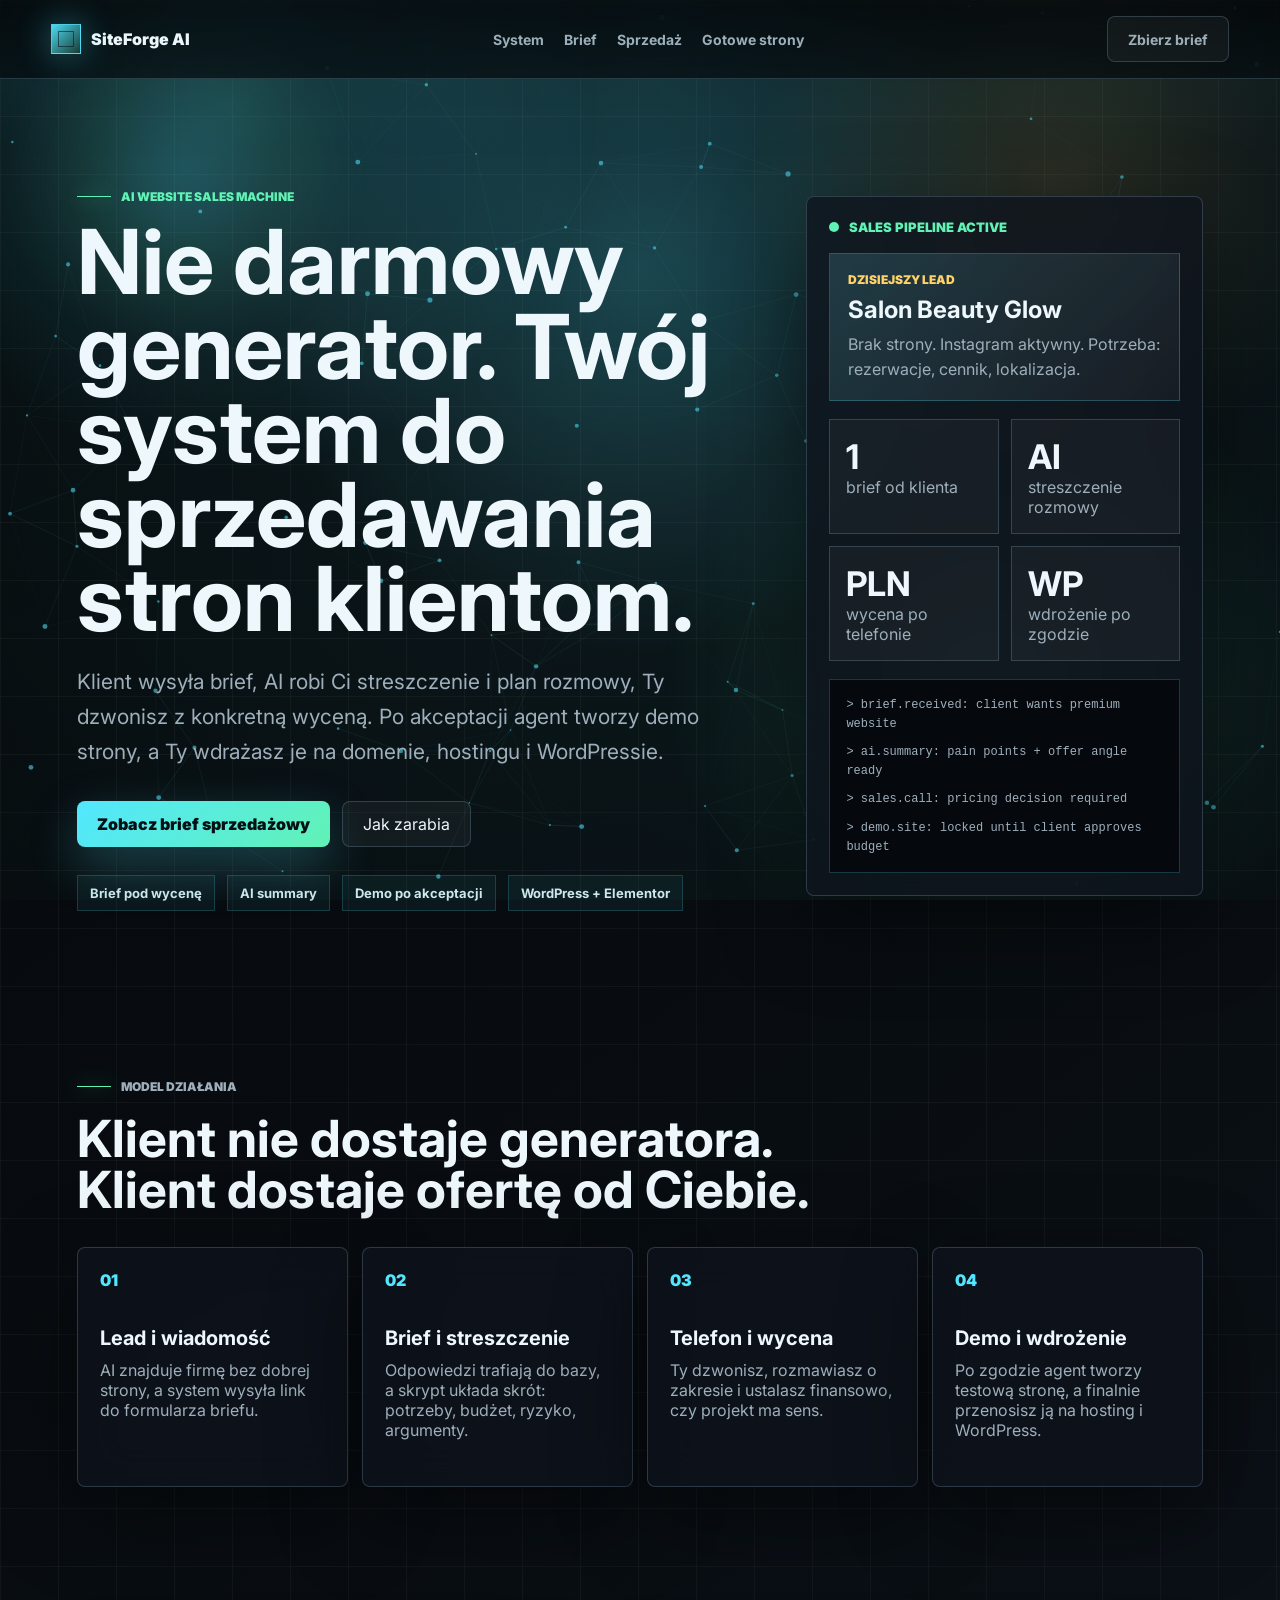
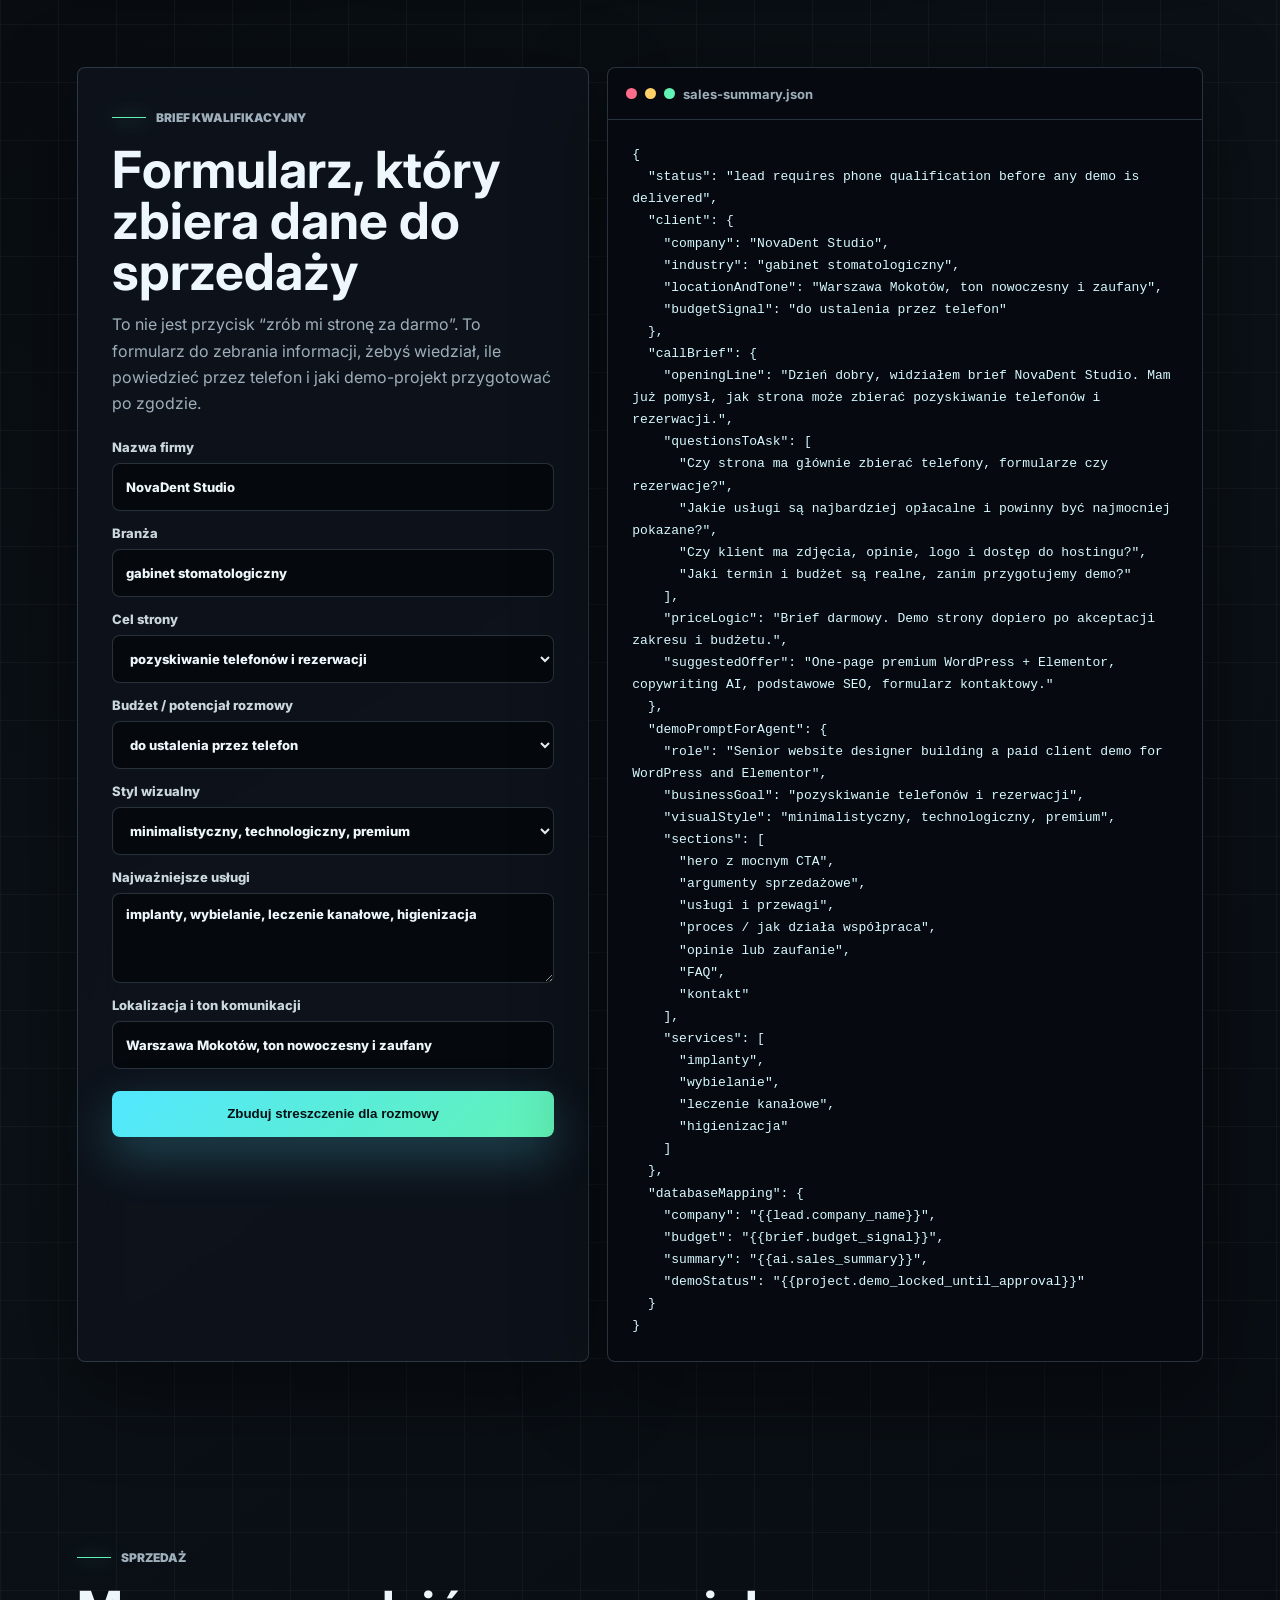
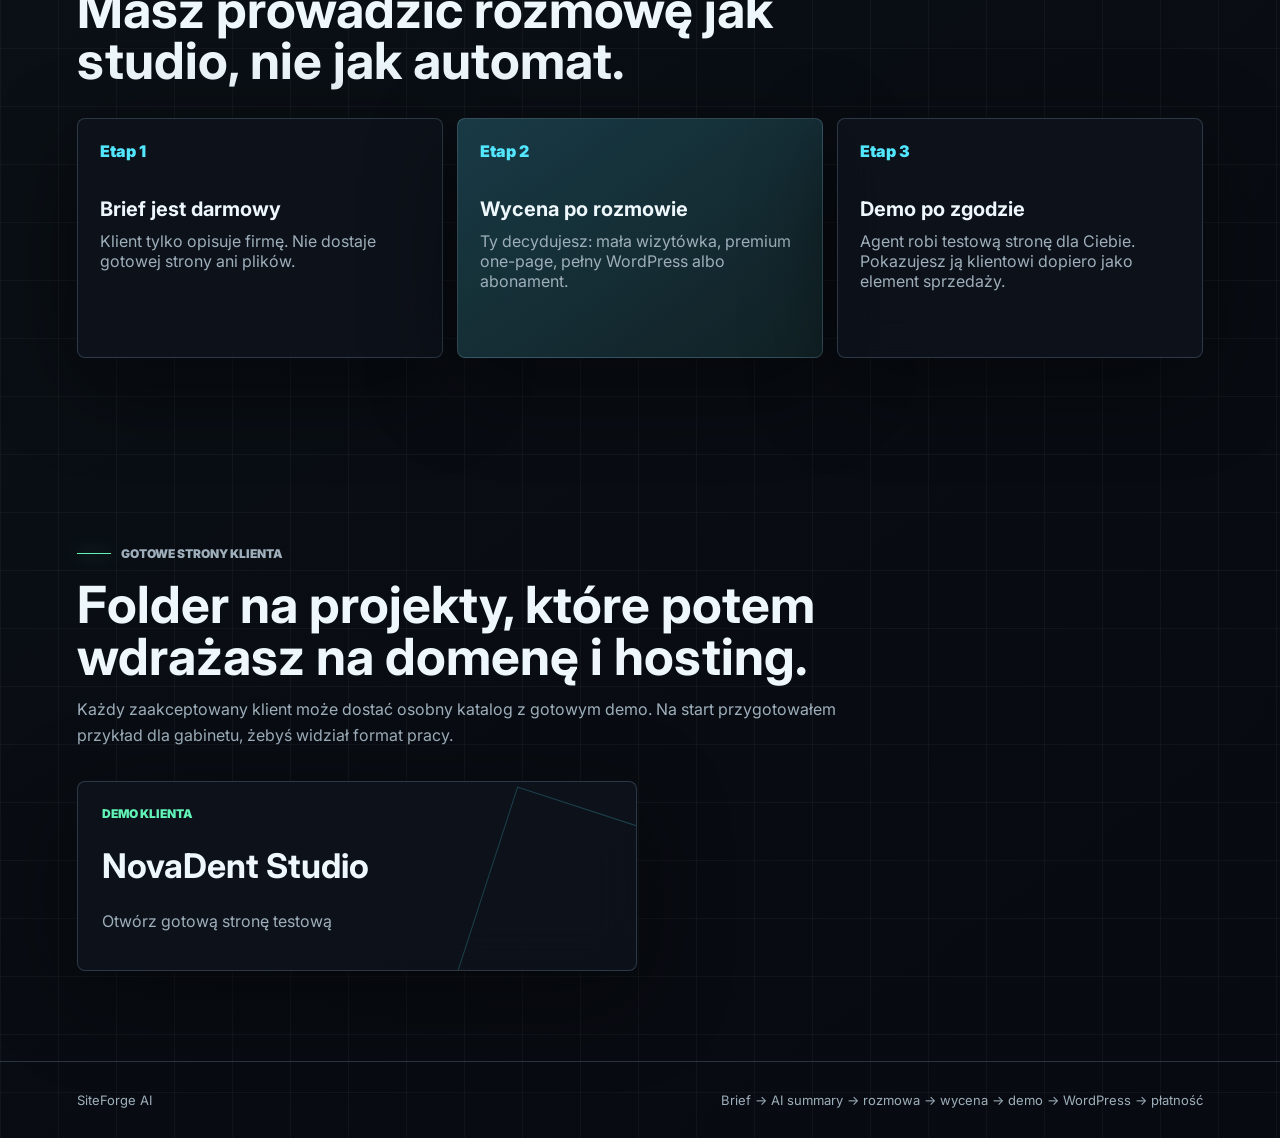
==== index.html @ 5ec73a79 "Add SiteForge AI website" ====
<!doctype html>
<html lang="pl">
  <head>
    <meta charset="utf-8" />
    <meta name="viewport" content="width=device-width, initial-scale=1" />
    <title>SiteForge AI - studio stron z AI</title>
    <meta
      name="description"
      content="Płatny system sprzedaży stron: brief klienta, streszczenie AI, rozmowa handlowa, demo strony i wdrożenie WordPress."
    />
    <link rel="preconnect" href="https://fonts.googleapis.com" />
    <link rel="preconnect" href="https://fonts.gstatic.com" crossorigin />
    <link
      href="https://fonts.googleapis.com/css2?family=Inter:wght@400;500;600;700;800;900&display=swap"
      rel="stylesheet"
    />
    <link rel="stylesheet" href="./styles.css" />
  </head>
  <body>
    <canvas id="network" aria-hidden="true"></canvas>
    <div class="cursor-glow" aria-hidden="true"></div>
    <div class="scanline" aria-hidden="true"></div>

    <header class="topbar">
      <a class="brand magnetic" href="#top" aria-label="SiteForge AI">
        <span class="brand-mark"></span>
        <span>SiteForge AI</span>
      </a>
      <nav class="nav" aria-label="Główna nawigacja">
        <a href="#system">System</a>
        <a href="#brief">Brief</a>
        <a href="#sales">Sprzedaż</a>
        <a href="#client-sites">Gotowe strony</a>
      </nav>
      <a class="ghost-button magnetic" href="#brief">Zbierz brief</a>
    </header>

    <main id="top">
      <section class="hero">
        <div class="hero-copy reveal">
          <p class="eyebrow">AI website sales machine</p>
          <h1>Nie darmowy generator. Twój system do sprzedawania stron klientom.</h1>
          <p class="lead">
            Klient wysyła brief, AI robi Ci streszczenie i plan rozmowy, Ty dzwonisz z konkretną
            wyceną. Po akceptacji agent tworzy demo strony, a Ty wdrażasz je na domenie, hostingu
            i WordPressie.
          </p>
          <div class="hero-actions">
            <a class="primary-button magnetic" href="#brief">Zobacz brief sprzedażowy</a>
            <a class="secondary-button magnetic" href="#sales">Jak zarabia</a>
          </div>
          <div class="trust-strip">
            <span>Brief pod wycenę</span>
            <span>AI summary</span>
            <span>Demo po akceptacji</span>
            <span>WordPress + Elementor</span>
          </div>
        </div>

        <aside class="signal-panel tilt-card reveal" aria-label="Panel sprzedażowy">
          <div class="status-row">
            <span class="pulse"></span>
            <span>Sales pipeline active</span>
          </div>
          <div class="deal-card">
            <span class="deal-label">Dzisiejszy lead</span>
            <strong>Salon Beauty Glow</strong>
            <p>Brak strony. Instagram aktywny. Potrzeba: rezerwacje, cennik, lokalizacja.</p>
          </div>
          <div class="metric-grid">
            <div>
              <strong>1</strong>
              <span>brief od klienta</span>
            </div>
            <div>
              <strong>AI</strong>
              <span>streszczenie rozmowy</span>
            </div>
            <div>
              <strong>PLN</strong>
              <span>wycena po telefonie</span>
            </div>
            <div>
              <strong>WP</strong>
              <span>wdrożenie po zgodzie</span>
            </div>
          </div>
          <div class="terminal">
            <span>> brief.received: client wants premium website</span>
            <span>> ai.summary: pain points + offer angle ready</span>
            <span>> sales.call: pricing decision required</span>
            <span>> demo.site: locked until client approves budget</span>
          </div>
        </aside>
      </section>

      <section id="system" class="band reveal">
        <div class="section-heading">
          <p class="eyebrow">Model działania</p>
          <h2>Klient nie dostaje generatora. Klient dostaje ofertę od Ciebie.</h2>
        </div>
        <div class="workflow">
          <article class="tilt-card">
            <span>01</span>
            <h3>Lead i wiadomość</h3>
            <p>AI znajduje firmę bez dobrej strony, a system wysyła link do formularza briefu.</p>
          </article>
          <article class="tilt-card">
            <span>02</span>
            <h3>Brief i streszczenie</h3>
            <p>Odpowiedzi trafiają do bazy, a skrypt układa skrót: potrzeby, budżet, ryzyko, argumenty.</p>
          </article>
          <article class="tilt-card">
            <span>03</span>
            <h3>Telefon i wycena</h3>
            <p>Ty dzwonisz, rozmawiasz o zakresie i ustalasz finansowo, czy projekt ma sens.</p>
          </article>
          <article class="tilt-card">
            <span>04</span>
            <h3>Demo i wdrożenie</h3>
            <p>Po zgodzie agent tworzy testową stronę, a finalnie przenosisz ją na hosting i WordPress.</p>
          </article>
        </div>
      </section>

      <section id="brief" class="generator-layout">
        <div class="form-panel reveal">
          <div class="section-heading compact">
            <p class="eyebrow">Brief kwalifikacyjny</p>
            <h2>Formularz, który zbiera dane do sprzedaży</h2>
            <p>
              To nie jest przycisk “zrób mi stronę za darmo”. To formularz do zebrania informacji,
              żebyś wiedział, ile powiedzieć przez telefon i jaki demo-projekt przygotować po zgodzie.
            </p>
          </div>
          <form id="briefForm">
            <label>
              Nazwa firmy
              <input name="company" placeholder="np. NovaDent Studio" value="NovaDent Studio" />
            </label>
            <label>
              Branża
              <input name="industry" placeholder="np. stomatologia, beauty, budowlanka" value="gabinet stomatologiczny" />
            </label>
            <label>
              Cel strony
              <select name="goal">
                <option>pozyskiwanie telefonów i rezerwacji</option>
                <option>sprzedaż usług premium</option>
                <option>budowa zaufania do marki</option>
                <option>więcej klientów lokalnych</option>
              </select>
            </label>
            <label>
              Budżet / potencjał rozmowy
              <select name="budget">
                <option>do ustalenia przez telefon</option>
                <option>1500-3000 PLN</option>
                <option>3000-6000 PLN</option>
                <option>6000+ PLN</option>
              </select>
            </label>
            <label>
              Styl wizualny
              <select name="style">
                <option>minimalistyczny, technologiczny, premium</option>
                <option>elegancki, spokojny, ekspercki</option>
                <option>dynamiczny, odważny, sprzedażowy</option>
                <option>lokalny, przyjazny, zaufany</option>
              </select>
            </label>
            <label>
              Najważniejsze usługi
              <textarea name="services" rows="4">implanty, wybielanie, leczenie kanałowe, higienizacja</textarea>
            </label>
            <label>
              Lokalizacja i ton komunikacji
              <input name="tone" value="Warszawa Mokotów, ton nowoczesny i zaufany" />
            </label>
            <button class="primary-button submit magnetic" type="submit">Zbuduj streszczenie dla rozmowy</button>
          </form>
        </div>

        <div id="demo" class="preview-panel reveal">
          <div class="preview-header">
            <span class="dot red"></span>
            <span class="dot yellow"></span>
            <span class="dot green"></span>
            <strong>sales-summary.json</strong>
          </div>
          <pre id="promptPreview"></pre>
        </div>
      </section>

      <section id="sales" class="sales-band reveal">
        <div class="section-heading">
          <p class="eyebrow">Sprzedaż</p>
          <h2>Masz prowadzić rozmowę jak studio, nie jak automat.</h2>
        </div>
        <div class="sales-grid">
          <article class="money-card tilt-card">
            <span>Etap 1</span>
            <h3>Brief jest darmowy</h3>
            <p>Klient tylko opisuje firmę. Nie dostaje gotowej strony ani plików.</p>
          </article>
          <article class="money-card tilt-card featured">
            <span>Etap 2</span>
            <h3>Wycena po rozmowie</h3>
            <p>Ty decydujesz: mała wizytówka, premium one-page, pełny WordPress albo abonament.</p>
          </article>
          <article class="money-card tilt-card">
            <span>Etap 3</span>
            <h3>Demo po zgodzie</h3>
            <p>Agent robi testową stronę dla Ciebie. Pokazujesz ją klientowi dopiero jako element sprzedaży.</p>
          </article>
        </div>
      </section>

      <section id="client-sites" class="client-sites reveal">
        <div class="section-heading">
          <p class="eyebrow">Gotowe strony klienta</p>
          <h2>Folder na projekty, które potem wdrażasz na domenę i hosting.</h2>
          <p>
            Każdy zaakceptowany klient może dostać osobny katalog z gotowym demo. Na start przygotowałem
            przykład dla gabinetu, żebyś widział format pracy.
          </p>
        </div>
        <a class="client-preview magnetic" href="./gotowe-strony-klientow/novadent-studio/index.html">
          <span>Demo klienta</span>
          <strong>NovaDent Studio</strong>
          <em>Otwórz gotową stronę testową</em>
        </a>
      </section>
    </main>

    <footer>
      <span>SiteForge AI</span>
      <span>Brief -> AI summary -> rozmowa -> wycena -> demo -> WordPress -> płatność</span>
    </footer>

    <script src="./script.js"></script>
  </body>
</html>
---- styles.css ----
:root {
  --bg: #05070b;
  --panel: rgba(15, 20, 29, 0.78);
  --panel-strong: rgba(11, 16, 25, 0.94);
  --line: rgba(151, 184, 209, 0.24);
  --line-hot: rgba(82, 231, 255, 0.62);
  --text: #eef7fb;
  --muted: #9eafbb;
  --cyan: #52e7ff;
  --mint: #61f2b5;
  --amber: #ffd166;
  --rose: #ff6b8a;
  --ink: #041014;
  --shadow: 0 26px 90px rgba(0, 0, 0, 0.48);
  --mx: 50vw;
  --my: 30vh;
}

* {
  box-sizing: border-box;
}

html {
  scroll-behavior: smooth;
}

body {
  margin: 0;
  min-height: 100vh;
  color: var(--text);
  background:
    linear-gradient(90deg, rgba(255, 255, 255, 0.035) 1px, transparent 1px),
    linear-gradient(rgba(255, 255, 255, 0.035) 1px, transparent 1px),
    radial-gradient(circle at var(--mx) var(--my), rgba(82, 231, 255, 0.22), transparent 24rem),
    linear-gradient(145deg, #05070a 0%, #0b1117 52%, #070a10 100%);
  background-size: 58px 58px, 58px 58px, auto, auto;
  font-family: Inter, system-ui, -apple-system, BlinkMacSystemFont, "Segoe UI", sans-serif;
  letter-spacing: 0;
  overflow-x: hidden;
}

body::before {
  content: "";
  position: fixed;
  inset: 0;
  z-index: -3;
  background:
    radial-gradient(circle at 18% 12%, rgba(82, 231, 255, 0.2), transparent 28%),
    radial-gradient(circle at 82% 20%, rgba(255, 209, 102, 0.13), transparent 24%),
    radial-gradient(circle at 78% 76%, rgba(97, 242, 181, 0.14), transparent 28%);
}

#network {
  position: fixed;
  inset: 0;
  z-index: -2;
  opacity: 0.72;
}

.cursor-glow {
  position: fixed;
  top: 0;
  left: 0;
  z-index: -1;
  width: 360px;
  height: 360px;
  pointer-events: none;
  border-radius: 50%;
  background: radial-gradient(circle, rgba(82, 231, 255, 0.2), rgba(97, 242, 181, 0.07) 38%, transparent 68%);
  filter: blur(18px);
  transition: transform 120ms ease-out;
}

.scanline {
  position: fixed;
  inset: 0;
  z-index: 20;
  pointer-events: none;
  background: linear-gradient(to bottom, transparent, rgba(82, 231, 255, 0.06), transparent);
  height: 160px;
  animation: scan 7s linear infinite;
  opacity: 0.45;
}

a {
  color: inherit;
  text-decoration: none;
}

.topbar {
  position: sticky;
  top: 0;
  z-index: 12;
  display: flex;
  align-items: center;
  justify-content: space-between;
  gap: 24px;
  padding: 16px clamp(20px, 4vw, 64px);
  border-bottom: 1px solid var(--line);
  background: rgba(5, 7, 11, 0.72);
  backdrop-filter: blur(20px);
}

.brand,
.nav {
  display: flex;
  align-items: center;
}

.brand {
  gap: 10px;
  font-weight: 900;
  transition: transform 180ms ease;
}

.brand-mark {
  position: relative;
  width: 30px;
  height: 30px;
  border: 1px solid rgba(82, 231, 255, 0.82);
  background: linear-gradient(135deg, rgba(82, 231, 255, 0.95), rgba(97, 242, 181, 0.18));
  box-shadow: 0 0 34px rgba(82, 231, 255, 0.42);
}

.brand-mark::after {
  content: "";
  position: absolute;
  inset: 6px;
  border: 1px solid rgba(4, 16, 20, 0.55);
}

.nav {
  gap: 20px;
}

.nav a,
.ghost-button {
  color: var(--muted);
  font-size: 14px;
  font-weight: 700;
}

.nav a {
  position: relative;
  padding: 10px 0;
}

.nav a::after {
  content: "";
  position: absolute;
  left: 0;
  right: 0;
  bottom: 4px;
  height: 1px;
  background: linear-gradient(90deg, transparent, var(--cyan), transparent);
  transform: scaleX(0);
  transition: transform 180ms ease;
}

.nav a:hover::after {
  transform: scaleX(1);
}

.ghost-button,
.secondary-button,
.primary-button {
  position: relative;
  display: inline-flex;
  align-items: center;
  justify-content: center;
  min-height: 46px;
  padding: 0 20px;
  overflow: hidden;
  border-radius: 8px;
  border: 1px solid var(--line);
  transition: transform 180ms ease, border-color 180ms ease, box-shadow 180ms ease;
}

.primary-button {
  color: var(--ink);
  background: linear-gradient(135deg, var(--cyan), var(--mint));
  border: 0;
  font-weight: 900;
  box-shadow: 0 18px 48px rgba(82, 231, 255, 0.25);
}

.primary-button::after,
.secondary-button::after,
.ghost-button::after {
  content: "";
  position: absolute;
  inset: 0;
  background: linear-gradient(115deg, transparent 15%, rgba(255, 255, 255, 0.55), transparent 38%);
  transform: translateX(-120%);
}

.primary-button:hover::after,
.secondary-button:hover::after,
.ghost-button:hover::after {
  animation: shine 850ms ease;
}

.secondary-button,
.ghost-button {
  background: rgba(255, 255, 255, 0.045);
}

.hero {
  display: grid;
  grid-template-columns: minmax(0, 1.04fr) minmax(320px, 0.62fr);
  align-items: center;
  gap: clamp(28px, 5vw, 72px);
  min-height: calc(100vh - 78px);
  padding: clamp(54px, 8vw, 112px) clamp(20px, 6vw, 86px) 70px;
}

.hero-copy {
  max-width: 920px;
}

.eyebrow {
  display: inline-flex;
  align-items: center;
  gap: 10px;
  margin: 0 0 16px;
  color: var(--mint);
  font-size: 12px;
  font-weight: 900;
  letter-spacing: 0;
  text-transform: uppercase;
}

.eyebrow::before {
  content: "";
  width: 34px;
  height: 1px;
  background: var(--mint);
  box-shadow: 0 0 18px rgba(97, 242, 181, 0.8);
}

h1,
h2,
h3,
p {
  margin-top: 0;
}

h1 {
  max-width: 980px;
  margin-bottom: 24px;
  font-size: clamp(46px, 7vw, 104px);
  line-height: 0.94;
  letter-spacing: 0;
}

h2 {
  margin-bottom: 14px;
  font-size: clamp(30px, 4vw, 56px);
  line-height: 1;
  letter-spacing: 0;
}

h3 {
  margin-bottom: 10px;
  font-size: 20px;
}

.lead,
.section-heading p,
.form-panel p {
  color: var(--muted);
  line-height: 1.65;
}

.lead {
  max-width: 760px;
  font-size: clamp(17px, 2vw, 21px);
}

.hero-actions,
.trust-strip {
  display: flex;
  flex-wrap: wrap;
  gap: 12px;
}

.hero-actions {
  margin-top: 32px;
}

.trust-strip {
  margin-top: 28px;
}

.trust-strip span {
  padding: 9px 12px;
  color: #cde7ee;
  border: 1px solid rgba(82, 231, 255, 0.18);
  background: rgba(82, 231, 255, 0.055);
  font-size: 13px;
  font-weight: 700;
}

.signal-panel,
.form-panel,
.preview-panel,
.workflow article,
.money-card,
.client-preview {
  position: relative;
  border: 1px solid var(--line);
  background: var(--panel);
  box-shadow: var(--shadow);
  backdrop-filter: blur(22px);
}

.signal-panel::before,
.form-panel::before,
.preview-panel::before,
.workflow article::before,
.money-card::before,
.client-preview::before {
  content: "";
  position: absolute;
  inset: -1px;
  z-index: -1;
  border-radius: inherit;
  background: radial-gradient(circle at var(--mx) var(--my), rgba(82, 231, 255, 0.42), transparent 18rem);
  opacity: 0;
  transition: opacity 220ms ease;
}

.signal-panel:hover::before,
.form-panel:hover::before,
.preview-panel:hover::before,
.workflow article:hover::before,
.money-card:hover::before,
.client-preview:hover::before {
  opacity: 1;
}

.signal-panel {
  padding: 22px;
  border-radius: 8px;
  transition: transform 180ms ease;
}

.status-row {
  display: flex;
  align-items: center;
  gap: 10px;
  color: var(--mint);
  font-size: 13px;
  font-weight: 900;
  text-transform: uppercase;
}

.pulse {
  width: 10px;
  height: 10px;
  border-radius: 50%;
  background: var(--mint);
  box-shadow: 0 0 0 0 rgba(97, 242, 181, 0.75);
  animation: pulse 1.8s infinite;
}

.deal-card {
  margin-top: 18px;
  padding: 18px;
  border: 1px solid rgba(82, 231, 255, 0.22);
  background:
    linear-gradient(135deg, rgba(82, 231, 255, 0.13), transparent),
    rgba(255, 255, 255, 0.035);
}

.deal-label {
  display: block;
  margin-bottom: 8px;
  color: var(--amber);
  font-size: 12px;
  font-weight: 900;
  text-transform: uppercase;
}

.deal-card strong {
  display: block;
  margin-bottom: 8px;
  font-size: 24px;
}

.deal-card p {
  margin-bottom: 0;
  color: var(--muted);
  line-height: 1.55;
}

.metric-grid {
  display: grid;
  grid-template-columns: repeat(2, minmax(0, 1fr));
  gap: 12px;
  margin: 18px 0;
}

.metric-grid div {
  min-height: 108px;
  padding: 16px;
  border: 1px solid var(--line);
  background: rgba(255, 255, 255, 0.035);
}

.metric-grid strong {
  display: block;
  font-size: 34px;
}

.metric-grid span,
.terminal span,
.workflow p,
.money-card p,
footer {
  color: var(--muted);
}

.terminal {
  display: grid;
  gap: 10px;
  padding: 16px;
  border: 1px solid rgba(82, 231, 255, 0.22);
  background: #05080d;
  font-family: "Cascadia Code", Consolas, monospace;
  font-size: 12px;
  line-height: 1.55;
}

.band,
.generator-layout,
.sales-band,
.client-sites {
  padding: 90px clamp(20px, 6vw, 86px);
}

.section-heading {
  max-width: 820px;
  margin-bottom: 32px;
}

.section-heading.compact {
  margin-bottom: 22px;
}

.workflow {
  display: grid;
  grid-template-columns: repeat(4, minmax(0, 1fr));
  gap: 14px;
}

.workflow article,
.money-card {
  min-height: 240px;
  padding: 22px;
  border-radius: 8px;
  transition: transform 180ms ease, border-color 180ms ease;
}

.workflow article:hover,
.money-card:hover {
  border-color: var(--line-hot);
}

.workflow article span,
.money-card span {
  display: inline-flex;
  margin-bottom: 36px;
  color: var(--cyan);
  font-weight: 900;
}

.generator-layout {
  display: grid;
  grid-template-columns: minmax(320px, 0.86fr) minmax(360px, 1fr);
  gap: 18px;
  align-items: stretch;
}

.form-panel,
.preview-panel {
  border-radius: 8px;
}

.form-panel {
  padding: clamp(22px, 3vw, 34px);
}

form {
  display: grid;
  gap: 14px;
}

label {
  display: grid;
  gap: 8px;
  color: #cbd7df;
  font-size: 13px;
  font-weight: 800;
}

input,
select,
textarea {
  width: 100%;
  min-height: 48px;
  padding: 12px 13px;
  color: var(--text);
  border: 1px solid var(--line);
  border-radius: 8px;
  outline: 0;
  background: rgba(5, 8, 13, 0.84);
  font: inherit;
  transition: border-color 160ms ease, box-shadow 160ms ease, transform 160ms ease;
}

textarea {
  resize: vertical;
}

input:focus,
select:focus,
textarea:focus {
  border-color: rgba(82, 231, 255, 0.84);
  box-shadow: 0 0 0 3px rgba(82, 231, 255, 0.13), 0 0 32px rgba(82, 231, 255, 0.08);
  transform: translateY(-1px);
}

.submit {
  width: 100%;
  margin-top: 8px;
  cursor: pointer;
}

.preview-panel {
  min-height: 690px;
  overflow: hidden;
  background: #060910;
}

.preview-panel.flash {
  animation: panelFlash 650ms ease;
}

.preview-header {
  display: flex;
  align-items: center;
  gap: 8px;
  height: 52px;
  padding: 0 18px;
  border-bottom: 1px solid var(--line);
  color: var(--muted);
  font-size: 13px;
}

.dot {
  width: 11px;
  height: 11px;
  border-radius: 50%;
}

.red {
  background: var(--rose);
}

.yellow {
  background: var(--amber);
}

.green {
  background: var(--mint);
}

pre {
  margin: 0;
  min-height: calc(100% - 52px);
  padding: 24px;
  color: #d7f9ff;
  white-space: pre-wrap;
  word-break: break-word;
  font-family: "Cascadia Code", Consolas, monospace;
  font-size: 13px;
  line-height: 1.7;
}

.sales-grid {
  display: grid;
  grid-template-columns: repeat(3, minmax(0, 1fr));
  gap: 14px;
}

.money-card.featured {
  background:
    linear-gradient(145deg, rgba(82, 231, 255, 0.2), rgba(97, 242, 181, 0.08)),
    var(--panel-strong);
}

.client-preview {
  display: grid;
  gap: 10px;
  max-width: 560px;
  min-height: 190px;
  padding: 24px;
  border-radius: 8px;
  overflow: hidden;
  transition: transform 180ms ease, border-color 180ms ease;
}

.client-preview::after {
  content: "";
  position: absolute;
  right: -80px;
  bottom: -90px;
  width: 240px;
  height: 240px;
  border: 1px solid rgba(82, 231, 255, 0.22);
  transform: rotate(18deg);
}

.client-preview:hover {
  border-color: var(--line-hot);
  transform: translateY(-5px);
}

.client-preview span {
  color: var(--mint);
  font-size: 12px;
  font-weight: 900;
  text-transform: uppercase;
}

.client-preview strong {
  font-size: 34px;
}

.client-preview em {
  color: var(--muted);
  font-style: normal;
}

.reveal {
  opacity: 0;
  transform: translateY(26px);
  transition: opacity 700ms ease, transform 700ms ease;
}

.reveal.is-visible {
  opacity: 1;
  transform: translateY(0);
}

footer {
  display: flex;
  justify-content: space-between;
  gap: 18px;
  padding: 30px clamp(20px, 6vw, 86px);
  border-top: 1px solid var(--line);
  font-size: 13px;
}

@keyframes pulse {
  70% {
    box-shadow: 0 0 0 14px rgba(97, 242, 181, 0);
  }
  100% {
    box-shadow: 0 0 0 0 rgba(97, 242, 181, 0);
  }
}

@keyframes shine {
  to {
    transform: translateX(120%);
  }
}

@keyframes scan {
  0% {
    transform: translateY(-180px);
  }
  100% {
    transform: translateY(110vh);
  }
}

@keyframes panelFlash {
  0%,
  100% {
    box-shadow: var(--shadow);
  }
  40% {
    box-shadow: 0 0 0 1px rgba(82, 231, 255, 0.9), 0 0 70px rgba(82, 231, 255, 0.28);
  }
}

@media (max-width: 1080px) {
  .workflow {
    grid-template-columns: repeat(2, minmax(0, 1fr));
  }

  .sales-grid {
    grid-template-columns: 1fr;
  }
}

@media (max-width: 980px) {
  .nav {
    display: none;
  }

  .hero,
  .generator-layout {
    grid-template-columns: 1fr;
  }

  .hero {
    min-height: auto;
  }
}

@media (max-width: 620px) {
  .topbar {
    align-items: flex-start;
  }

  .ghost-button {
    display: none;
  }

  h1 {
    font-size: 43px;
  }

  .metric-grid,
  .workflow {
    grid-template-columns: 1fr;
  }

  .generator-layout,
  .band,
  .sales-band,
  .client-sites {
    padding-block: 58px;
  }

  .preview-panel {
    min-height: 560px;
  }

  footer {
    flex-direction: column;
  }
}
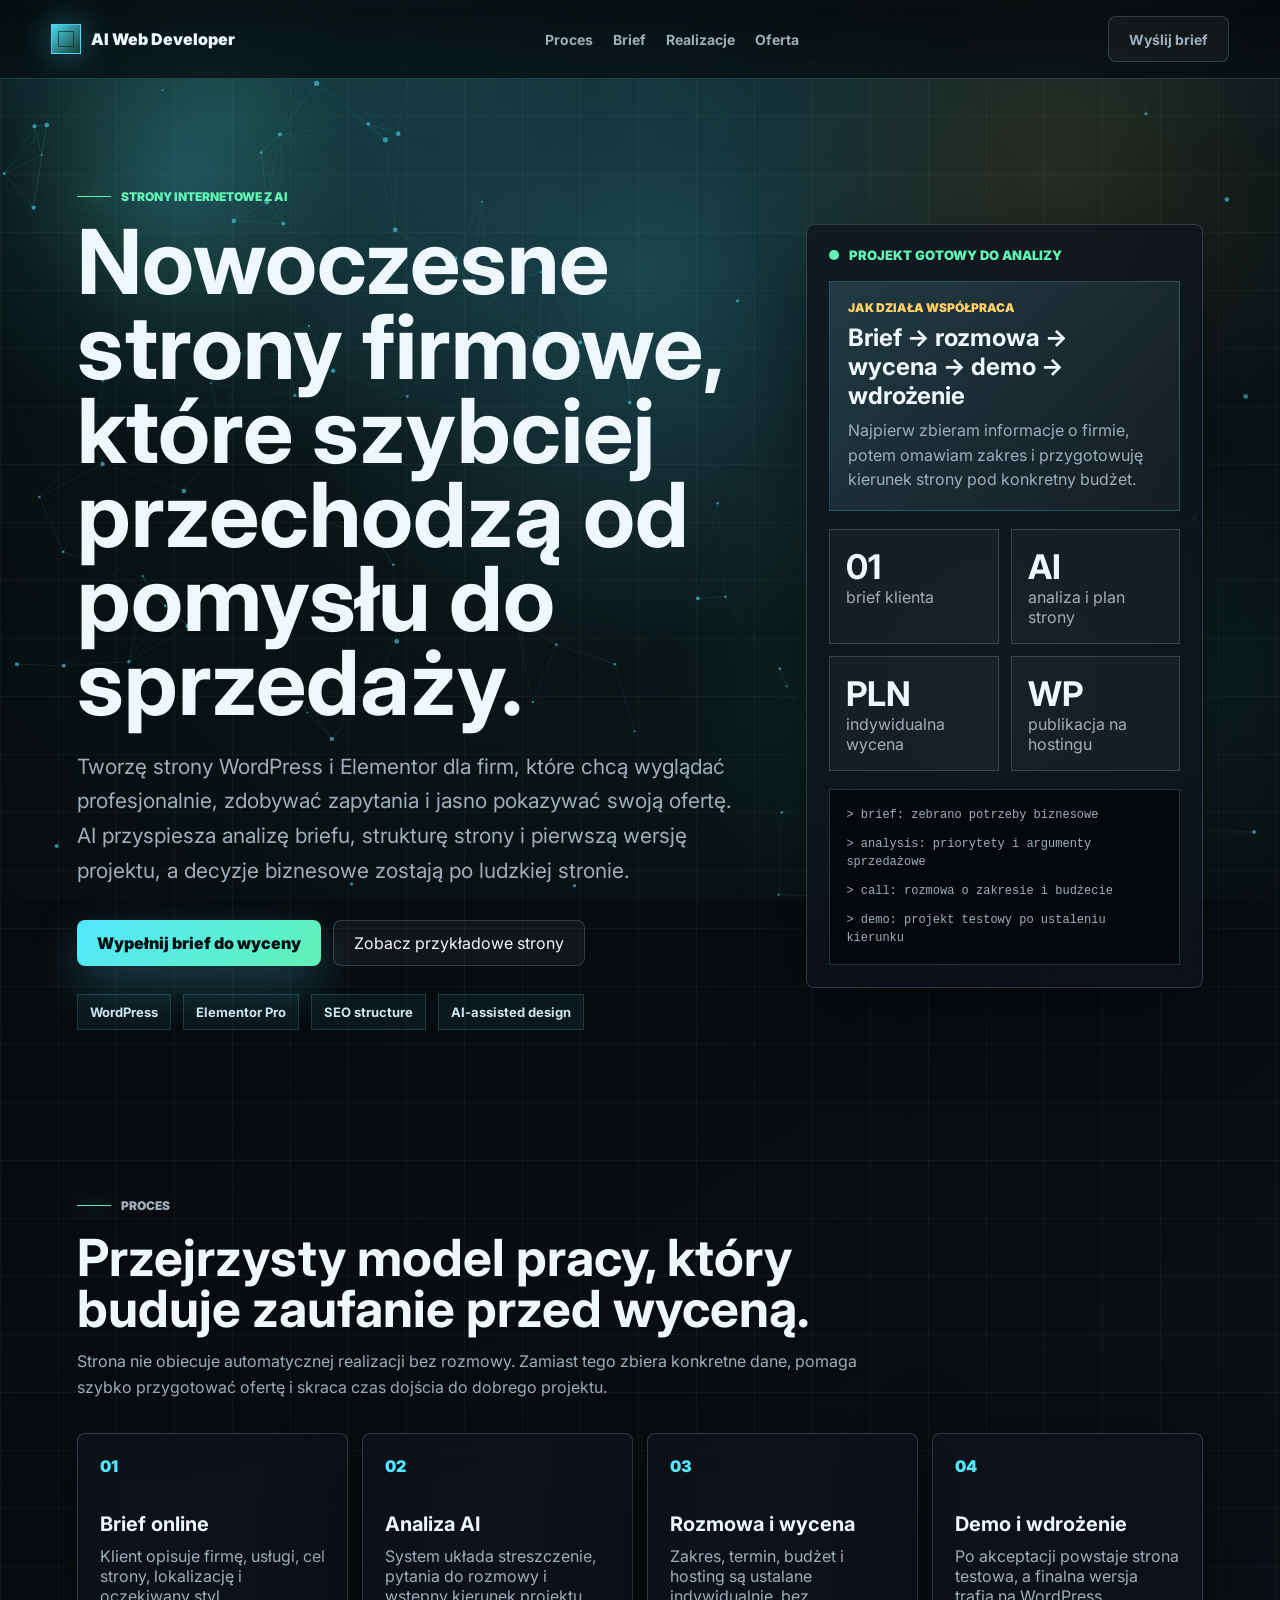
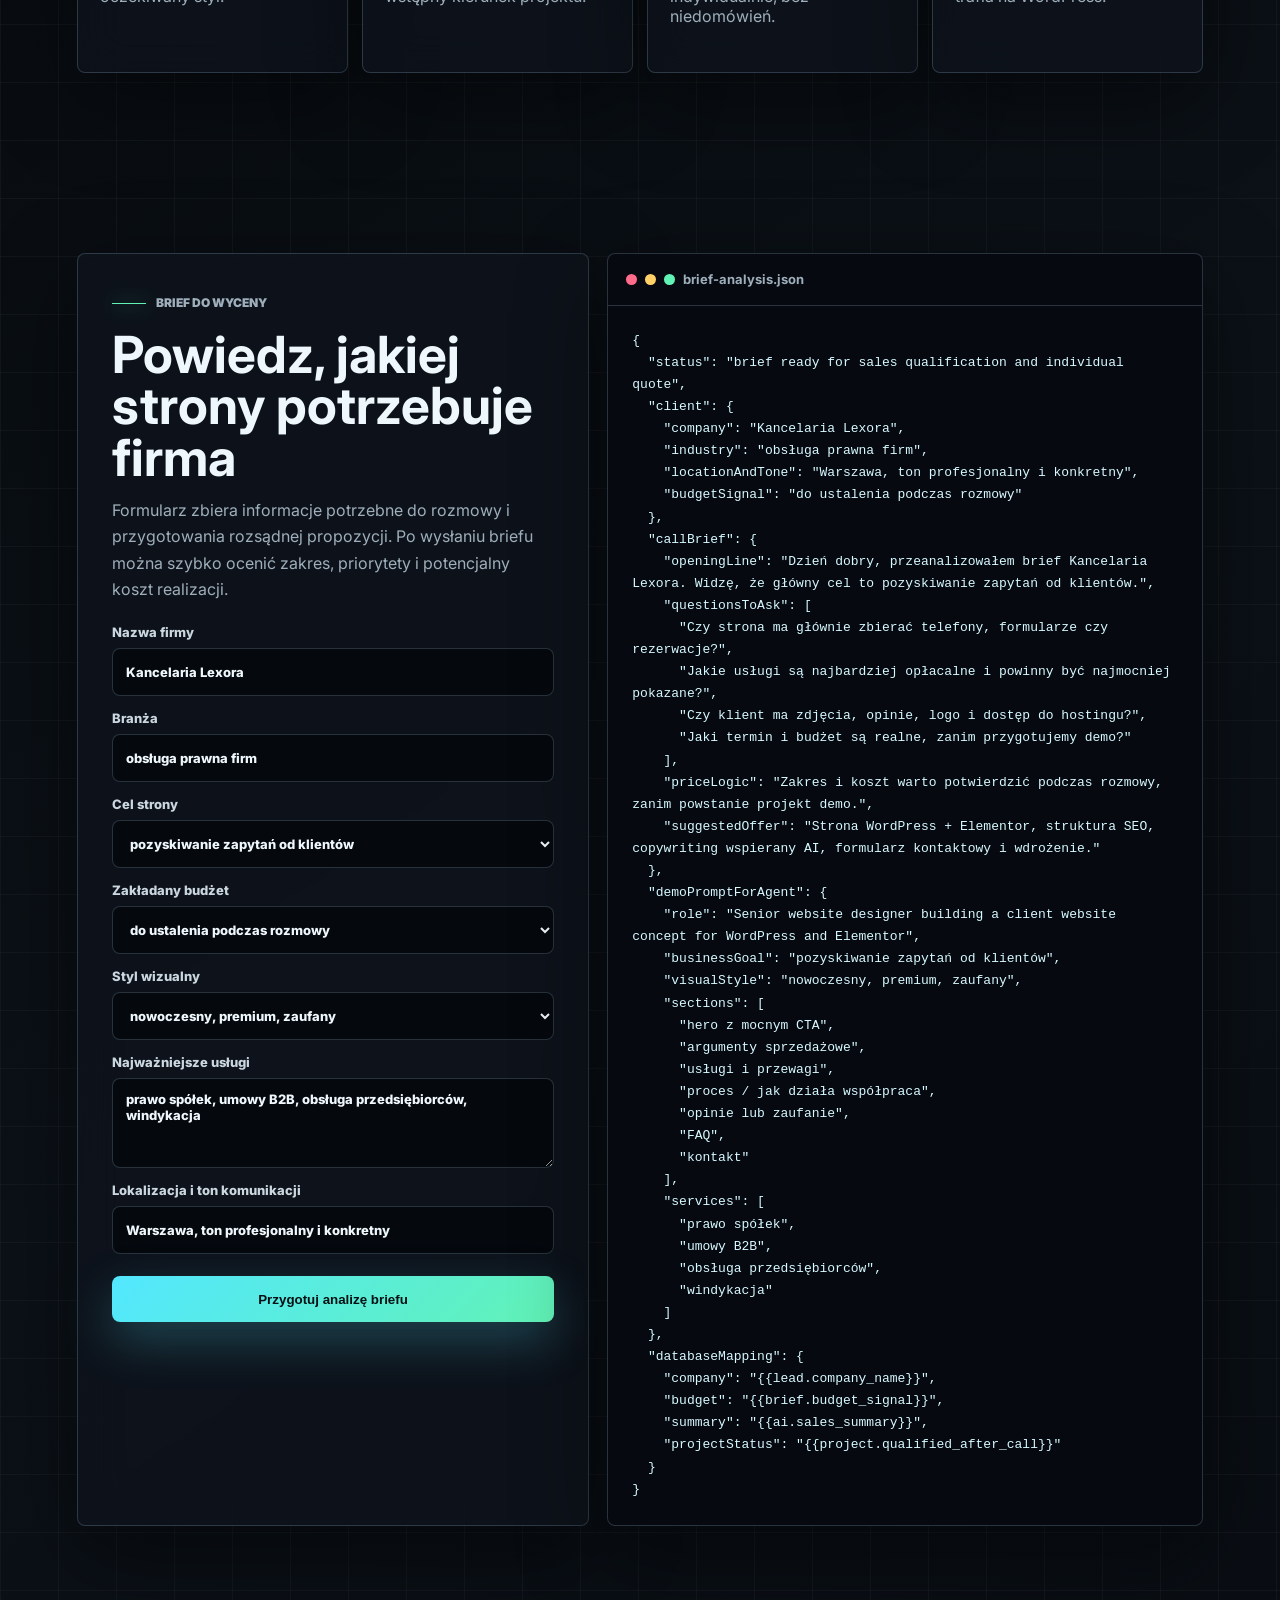
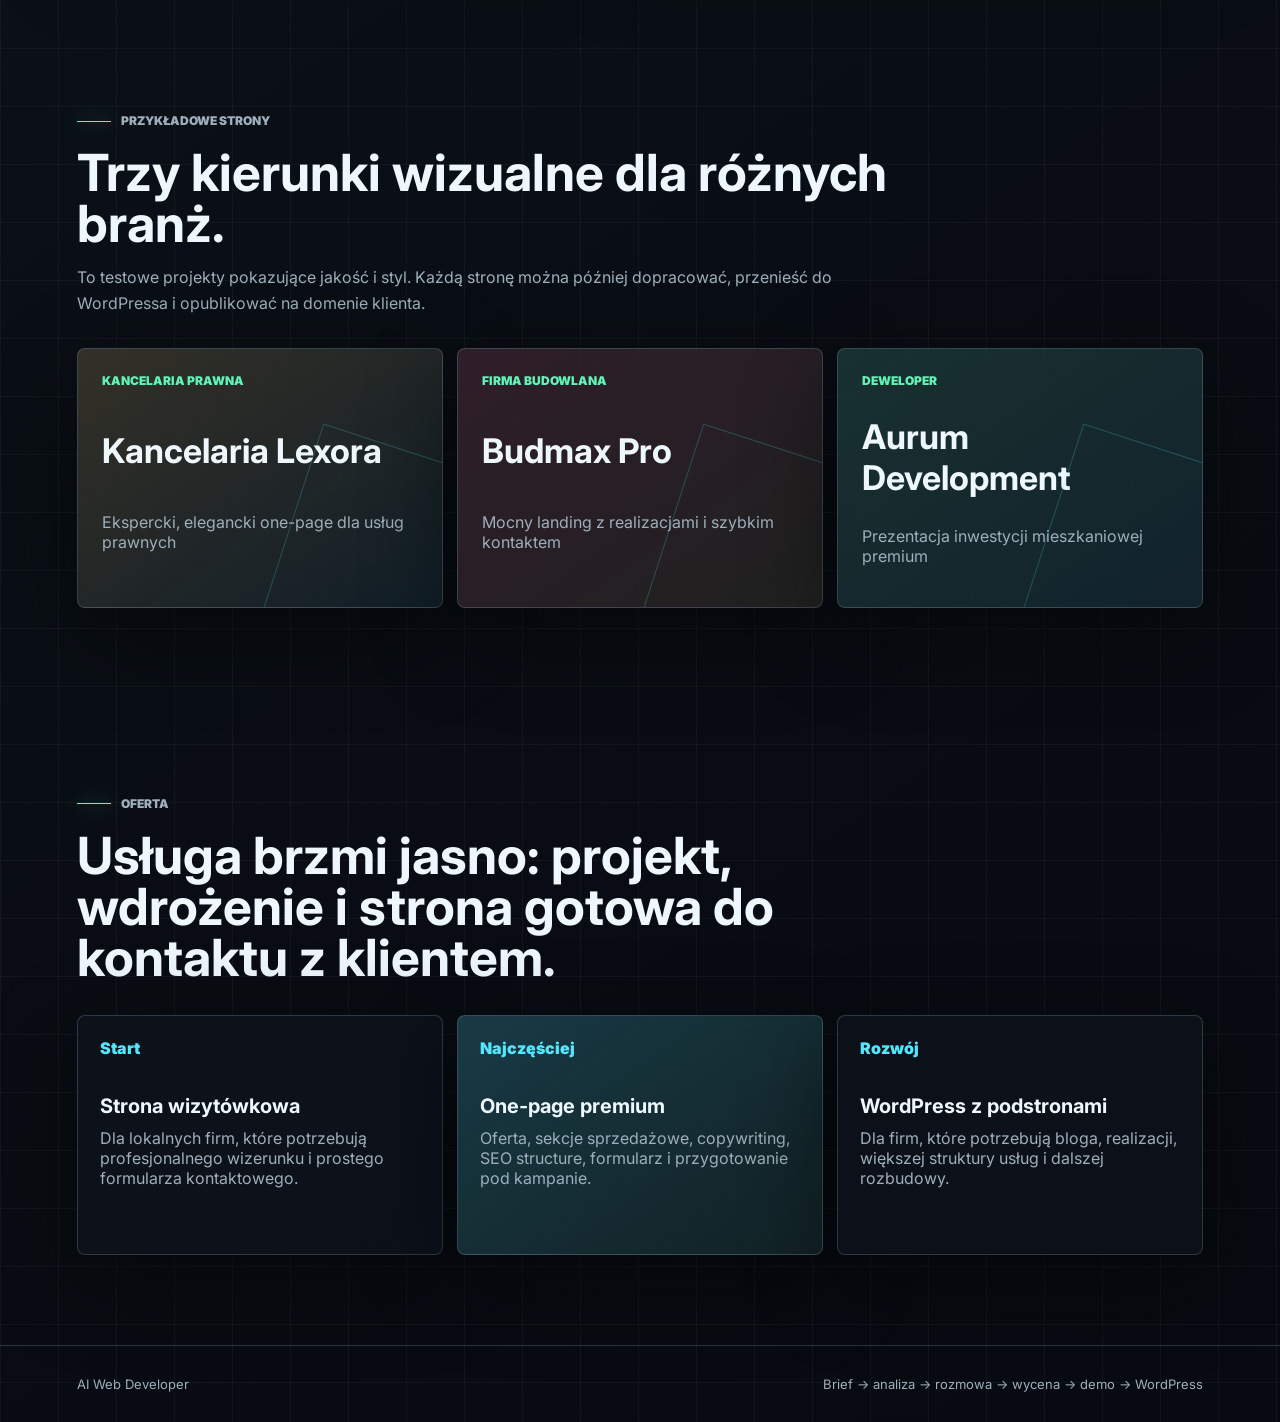
==== commit 437f40a2: "Build AI Web Developer website and demo pages" ====
--- a/index.html
+++ b/index.html
@@ -3,10 +3,10 @@
   <head>
     <meta charset="utf-8" />
     <meta name="viewport" content="width=device-width, initial-scale=1" />
-    <title>SiteForge AI - studio stron z AI</title>
+    <title>AI Web Developer - strony internetowe z AI dla firm</title>
     <meta
       name="description"
-      content="Płatny system sprzedaży stron: brief klienta, streszczenie AI, rozmowa handlowa, demo strony i wdrożenie WordPress."
+      content="Profesjonalne strony internetowe WordPress i Elementor wspierane AI: brief, analiza potrzeb, indywidualna wycena, projekt demo i wdrożenie."
     />
     <link rel="preconnect" href="https://fonts.googleapis.com" />
     <link rel="preconnect" href="https://fonts.gstatic.com" crossorigin />
@@ -22,103 +22,107 @@
     <div class="scanline" aria-hidden="true"></div>
 
     <header class="topbar">
-      <a class="brand magnetic" href="#top" aria-label="SiteForge AI">
+      <a class="brand magnetic" href="#top" aria-label="AI Web Developer">
         <span class="brand-mark"></span>
-        <span>SiteForge AI</span>
+        <span>AI Web Developer</span>
       </a>
       <nav class="nav" aria-label="Główna nawigacja">
-        <a href="#system">System</a>
+        <a href="#system">Proces</a>
         <a href="#brief">Brief</a>
-        <a href="#sales">Sprzedaż</a>
-        <a href="#client-sites">Gotowe strony</a>
+        <a href="#portfolio">Realizacje</a>
+        <a href="#offer">Oferta</a>
       </nav>
-      <a class="ghost-button magnetic" href="#brief">Zbierz brief</a>
+      <a class="ghost-button magnetic" href="#brief">Wyślij brief</a>
     </header>
 
     <main id="top">
       <section class="hero">
         <div class="hero-copy reveal">
-          <p class="eyebrow">AI website sales machine</p>
-          <h1>Nie darmowy generator. Twój system do sprzedawania stron klientom.</h1>
+          <p class="eyebrow">Strony internetowe z AI</p>
+          <h1>Nowoczesne strony firmowe, które szybciej przechodzą od pomysłu do sprzedaży.</h1>
           <p class="lead">
-            Klient wysyła brief, AI robi Ci streszczenie i plan rozmowy, Ty dzwonisz z konkretną
-            wyceną. Po akceptacji agent tworzy demo strony, a Ty wdrażasz je na domenie, hostingu
-            i WordPressie.
+            Tworzę strony WordPress i Elementor dla firm, które chcą wyglądać profesjonalnie,
+            zdobywać zapytania i jasno pokazywać swoją ofertę. AI przyspiesza analizę briefu,
+            strukturę strony i pierwszą wersję projektu, a decyzje biznesowe zostają po ludzkiej stronie.
           </p>
           <div class="hero-actions">
-            <a class="primary-button magnetic" href="#brief">Zobacz brief sprzedażowy</a>
-            <a class="secondary-button magnetic" href="#sales">Jak zarabia</a>
+            <a class="primary-button magnetic" href="#brief">Wypełnij brief do wyceny</a>
+            <a class="secondary-button magnetic" href="#portfolio">Zobacz przykładowe strony</a>
           </div>
           <div class="trust-strip">
-            <span>Brief pod wycenę</span>
-            <span>AI summary</span>
-            <span>Demo po akceptacji</span>
-            <span>WordPress + Elementor</span>
-          </div>
-        </div>
-
-        <aside class="signal-panel tilt-card reveal" aria-label="Panel sprzedażowy">
+            <span>WordPress</span>
+            <span>Elementor Pro</span>
+            <span>SEO structure</span>
+            <span>AI-assisted design</span>
+          </div>
+        </div>
+
+        <aside class="signal-panel tilt-card reveal" aria-label="Panel procesu">
           <div class="status-row">
             <span class="pulse"></span>
-            <span>Sales pipeline active</span>
+            <span>Projekt gotowy do analizy</span>
           </div>
           <div class="deal-card">
-            <span class="deal-label">Dzisiejszy lead</span>
-            <strong>Salon Beauty Glow</strong>
-            <p>Brak strony. Instagram aktywny. Potrzeba: rezerwacje, cennik, lokalizacja.</p>
+            <span class="deal-label">Jak działa współpraca</span>
+            <strong>Brief -> rozmowa -> wycena -> demo -> wdrożenie</strong>
+            <p>Najpierw zbieram informacje o firmie, potem omawiam zakres i przygotowuję kierunek strony pod konkretny budżet.</p>
           </div>
           <div class="metric-grid">
             <div>
-              <strong>1</strong>
-              <span>brief od klienta</span>
+              <strong>01</strong>
+              <span>brief klienta</span>
             </div>
             <div>
               <strong>AI</strong>
-              <span>streszczenie rozmowy</span>
+              <span>analiza i plan strony</span>
             </div>
             <div>
               <strong>PLN</strong>
-              <span>wycena po telefonie</span>
+              <span>indywidualna wycena</span>
             </div>
             <div>
               <strong>WP</strong>
-              <span>wdrożenie po zgodzie</span>
+              <span>publikacja na hostingu</span>
             </div>
           </div>
           <div class="terminal">
-            <span>> brief.received: client wants premium website</span>
-            <span>> ai.summary: pain points + offer angle ready</span>
-            <span>> sales.call: pricing decision required</span>
-            <span>> demo.site: locked until client approves budget</span>
+            <span>> brief: zebrano potrzeby biznesowe</span>
+            <span>> analysis: priorytety i argumenty sprzedażowe</span>
+            <span>> call: rozmowa o zakresie i budżecie</span>
+            <span>> demo: projekt testowy po ustaleniu kierunku</span>
           </div>
         </aside>
       </section>
 
       <section id="system" class="band reveal">
         <div class="section-heading">
-          <p class="eyebrow">Model działania</p>
-          <h2>Klient nie dostaje generatora. Klient dostaje ofertę od Ciebie.</h2>
+          <p class="eyebrow">Proces</p>
+          <h2>Przejrzysty model pracy, który buduje zaufanie przed wyceną.</h2>
+          <p>
+            Strona nie obiecuje automatycznej realizacji bez rozmowy. Zamiast tego zbiera konkretne dane,
+            pomaga szybko przygotować ofertę i skraca czas dojścia do dobrego projektu.
+          </p>
         </div>
         <div class="workflow">
           <article class="tilt-card">
             <span>01</span>
-            <h3>Lead i wiadomość</h3>
-            <p>AI znajduje firmę bez dobrej strony, a system wysyła link do formularza briefu.</p>
+            <h3>Brief online</h3>
+            <p>Klient opisuje firmę, usługi, cel strony, lokalizację i oczekiwany styl.</p>
           </article>
           <article class="tilt-card">
             <span>02</span>
-            <h3>Brief i streszczenie</h3>
-            <p>Odpowiedzi trafiają do bazy, a skrypt układa skrót: potrzeby, budżet, ryzyko, argumenty.</p>
+            <h3>Analiza AI</h3>
+            <p>System układa streszczenie, pytania do rozmowy i wstępny kierunek projektu.</p>
           </article>
           <article class="tilt-card">
             <span>03</span>
-            <h3>Telefon i wycena</h3>
-            <p>Ty dzwonisz, rozmawiasz o zakresie i ustalasz finansowo, czy projekt ma sens.</p>
+            <h3>Rozmowa i wycena</h3>
+            <p>Zakres, termin, budżet i hosting są ustalane indywidualnie, bez niedomówień.</p>
           </article>
           <article class="tilt-card">
             <span>04</span>
             <h3>Demo i wdrożenie</h3>
-            <p>Po zgodzie agent tworzy testową stronę, a finalnie przenosisz ją na hosting i WordPress.</p>
+            <p>Po akceptacji powstaje strona testowa, a finalna wersja trafia na WordPress.</p>
           </article>
         </div>
       </section>
@@ -126,35 +130,35 @@
       <section id="brief" class="generator-layout">
         <div class="form-panel reveal">
           <div class="section-heading compact">
-            <p class="eyebrow">Brief kwalifikacyjny</p>
-            <h2>Formularz, który zbiera dane do sprzedaży</h2>
+            <p class="eyebrow">Brief do wyceny</p>
+            <h2>Powiedz, jakiej strony potrzebuje firma</h2>
             <p>
-              To nie jest przycisk “zrób mi stronę za darmo”. To formularz do zebrania informacji,
-              żebyś wiedział, ile powiedzieć przez telefon i jaki demo-projekt przygotować po zgodzie.
+              Formularz zbiera informacje potrzebne do rozmowy i przygotowania rozsądnej propozycji.
+              Po wysłaniu briefu można szybko ocenić zakres, priorytety i potencjalny koszt realizacji.
             </p>
           </div>
           <form id="briefForm">
             <label>
               Nazwa firmy
-              <input name="company" placeholder="np. NovaDent Studio" value="NovaDent Studio" />
+              <input name="company" placeholder="np. Kancelaria Lexora" value="Kancelaria Lexora" />
             </label>
             <label>
               Branża
-              <input name="industry" placeholder="np. stomatologia, beauty, budowlanka" value="gabinet stomatologiczny" />
+              <input name="industry" placeholder="np. prawo, budownictwo, deweloper" value="obsługa prawna firm" />
             </label>
             <label>
               Cel strony
               <select name="goal">
-                <option>pozyskiwanie telefonów i rezerwacji</option>
+                <option>pozyskiwanie zapytań od klientów</option>
+                <option>budowa eksperckiego wizerunku</option>
                 <option>sprzedaż usług premium</option>
-                <option>budowa zaufania do marki</option>
-                <option>więcej klientów lokalnych</option>
+                <option>prezentacja inwestycji lub realizacji</option>
               </select>
             </label>
             <label>
-              Budżet / potencjał rozmowy
+              Zakładany budżet
               <select name="budget">
-                <option>do ustalenia przez telefon</option>
+                <option>do ustalenia podczas rozmowy</option>
                 <option>1500-3000 PLN</option>
                 <option>3000-6000 PLN</option>
                 <option>6000+ PLN</option>
@@ -163,21 +167,21 @@
             <label>
               Styl wizualny
               <select name="style">
-                <option>minimalistyczny, technologiczny, premium</option>
-                <option>elegancki, spokojny, ekspercki</option>
-                <option>dynamiczny, odważny, sprzedażowy</option>
-                <option>lokalny, przyjazny, zaufany</option>
+                <option>nowoczesny, premium, zaufany</option>
+                <option>minimalistyczny i technologiczny</option>
+                <option>elegancki i ekspercki</option>
+                <option>dynamiczny i sprzedażowy</option>
               </select>
             </label>
             <label>
               Najważniejsze usługi
-              <textarea name="services" rows="4">implanty, wybielanie, leczenie kanałowe, higienizacja</textarea>
+              <textarea name="services" rows="4">prawo spółek, umowy B2B, obsługa przedsiębiorców, windykacja</textarea>
             </label>
             <label>
               Lokalizacja i ton komunikacji
-              <input name="tone" value="Warszawa Mokotów, ton nowoczesny i zaufany" />
-            </label>
-            <button class="primary-button submit magnetic" type="submit">Zbuduj streszczenie dla rozmowy</button>
+              <input name="tone" value="Warszawa, ton profesjonalny i konkretny" />
+            </label>
+            <button class="primary-button submit magnetic" type="submit">Przygotuj analizę briefu</button>
           </form>
         </div>
 
@@ -186,56 +190,68 @@
             <span class="dot red"></span>
             <span class="dot yellow"></span>
             <span class="dot green"></span>
-            <strong>sales-summary.json</strong>
+            <strong>brief-analysis.json</strong>
           </div>
           <pre id="promptPreview"></pre>
         </div>
       </section>
 
-      <section id="sales" class="sales-band reveal">
+      <section id="portfolio" class="client-sites reveal">
         <div class="section-heading">
-          <p class="eyebrow">Sprzedaż</p>
-          <h2>Masz prowadzić rozmowę jak studio, nie jak automat.</h2>
+          <p class="eyebrow">Przykładowe strony</p>
+          <h2>Trzy kierunki wizualne dla różnych branż.</h2>
+          <p>
+            To testowe projekty pokazujące jakość i styl. Każdą stronę można później dopracować,
+            przenieść do WordPressa i opublikować na domenie klienta.
+          </p>
+        </div>
+        <div class="portfolio-grid">
+          <a class="client-preview law magnetic" href="./gotowe-strony-klientow/kancelaria-lexora/index.html">
+            <span>Kancelaria prawna</span>
+            <strong>Kancelaria Lexora</strong>
+            <em>Ekspercki, elegancki one-page dla usług prawnych</em>
+          </a>
+          <a class="client-preview build magnetic" href="./gotowe-strony-klientow/budmax-pro/index.html">
+            <span>Firma budowlana</span>
+            <strong>Budmax Pro</strong>
+            <em>Mocny landing z realizacjami i szybkim kontaktem</em>
+          </a>
+          <a class="client-preview dev magnetic" href="./gotowe-strony-klientow/aurum-development/index.html">
+            <span>Deweloper</span>
+            <strong>Aurum Development</strong>
+            <em>Prezentacja inwestycji mieszkaniowej premium</em>
+          </a>
+        </div>
+      </section>
+
+      <section id="offer" class="sales-band reveal">
+        <div class="section-heading">
+          <p class="eyebrow">Oferta</p>
+          <h2>Usługa brzmi jasno: projekt, wdrożenie i strona gotowa do kontaktu z klientem.</h2>
         </div>
         <div class="sales-grid">
           <article class="money-card tilt-card">
-            <span>Etap 1</span>
-            <h3>Brief jest darmowy</h3>
-            <p>Klient tylko opisuje firmę. Nie dostaje gotowej strony ani plików.</p>
+            <span>Start</span>
+            <h3>Strona wizytówkowa</h3>
+            <p>Dla lokalnych firm, które potrzebują profesjonalnego wizerunku i prostego formularza kontaktowego.</p>
           </article>
           <article class="money-card tilt-card featured">
-            <span>Etap 2</span>
-            <h3>Wycena po rozmowie</h3>
-            <p>Ty decydujesz: mała wizytówka, premium one-page, pełny WordPress albo abonament.</p>
+            <span>Najczęściej</span>
+            <h3>One-page premium</h3>
+            <p>Oferta, sekcje sprzedażowe, copywriting, SEO structure, formularz i przygotowanie pod kampanie.</p>
           </article>
           <article class="money-card tilt-card">
-            <span>Etap 3</span>
-            <h3>Demo po zgodzie</h3>
-            <p>Agent robi testową stronę dla Ciebie. Pokazujesz ją klientowi dopiero jako element sprzedaży.</p>
-          </article>
-        </div>
-      </section>
-
-      <section id="client-sites" class="client-sites reveal">
-        <div class="section-heading">
-          <p class="eyebrow">Gotowe strony klienta</p>
-          <h2>Folder na projekty, które potem wdrażasz na domenę i hosting.</h2>
-          <p>
-            Każdy zaakceptowany klient może dostać osobny katalog z gotowym demo. Na start przygotowałem
-            przykład dla gabinetu, żebyś widział format pracy.
-          </p>
-        </div>
-        <a class="client-preview magnetic" href="./gotowe-strony-klientow/novadent-studio/index.html">
-          <span>Demo klienta</span>
-          <strong>NovaDent Studio</strong>
-          <em>Otwórz gotową stronę testową</em>
-        </a>
+            <span>Rozwój</span>
+            <h3>WordPress z podstronami</h3>
+            <p>Dla firm, które potrzebują bloga, realizacji, większej struktury usług i dalszej rozbudowy.</p>
+          </article>
+        </div>
       </section>
     </main>
 
     <footer>
-      <span>SiteForge AI</span>
-      <span>Brief -> AI summary -> rozmowa -> wycena -> demo -> WordPress -> płatność</span>
+      <span>AI Web Developer</span>
+      <span>Brief -> analiza -> rozmowa -> wycena -> demo -> WordPress</span>
     </footer>
 
     <script src="./script.js"></script>
--- a/styles.css
+++ b/styles.css
@@ -600,11 +600,16 @@
     var(--panel-strong);
 }
 
+.portfolio-grid {
+  display: grid;
+  grid-template-columns: repeat(3, minmax(0, 1fr));
+  gap: 14px;
+}
+
 .client-preview {
   display: grid;
   gap: 10px;
-  max-width: 560px;
-  min-height: 190px;
+  min-height: 260px;
   padding: 24px;
   border-radius: 8px;
   overflow: hidden;
@@ -622,6 +627,24 @@
   transform: rotate(18deg);
 }
 
+.client-preview.law {
+  background:
+    linear-gradient(145deg, rgba(255, 209, 102, 0.16), rgba(82, 231, 255, 0.06)),
+    var(--panel);
+}
+
+.client-preview.build {
+  background:
+    linear-gradient(145deg, rgba(255, 107, 138, 0.14), rgba(255, 209, 102, 0.08)),
+    var(--panel);
+}
+
+.client-preview.dev {
+  background:
+    linear-gradient(145deg, rgba(97, 242, 181, 0.14), rgba(82, 231, 255, 0.08)),
+    var(--panel);
+}
+
 .client-preview:hover {
   border-color: var(--line-hot);
   transform: translateY(-5px);
@@ -705,6 +728,10 @@
   .sales-grid {
     grid-template-columns: 1fr;
   }
+
+  .portfolio-grid {
+    grid-template-columns: 1fr;
+  }
 }
 
 @media (max-width: 980px) {
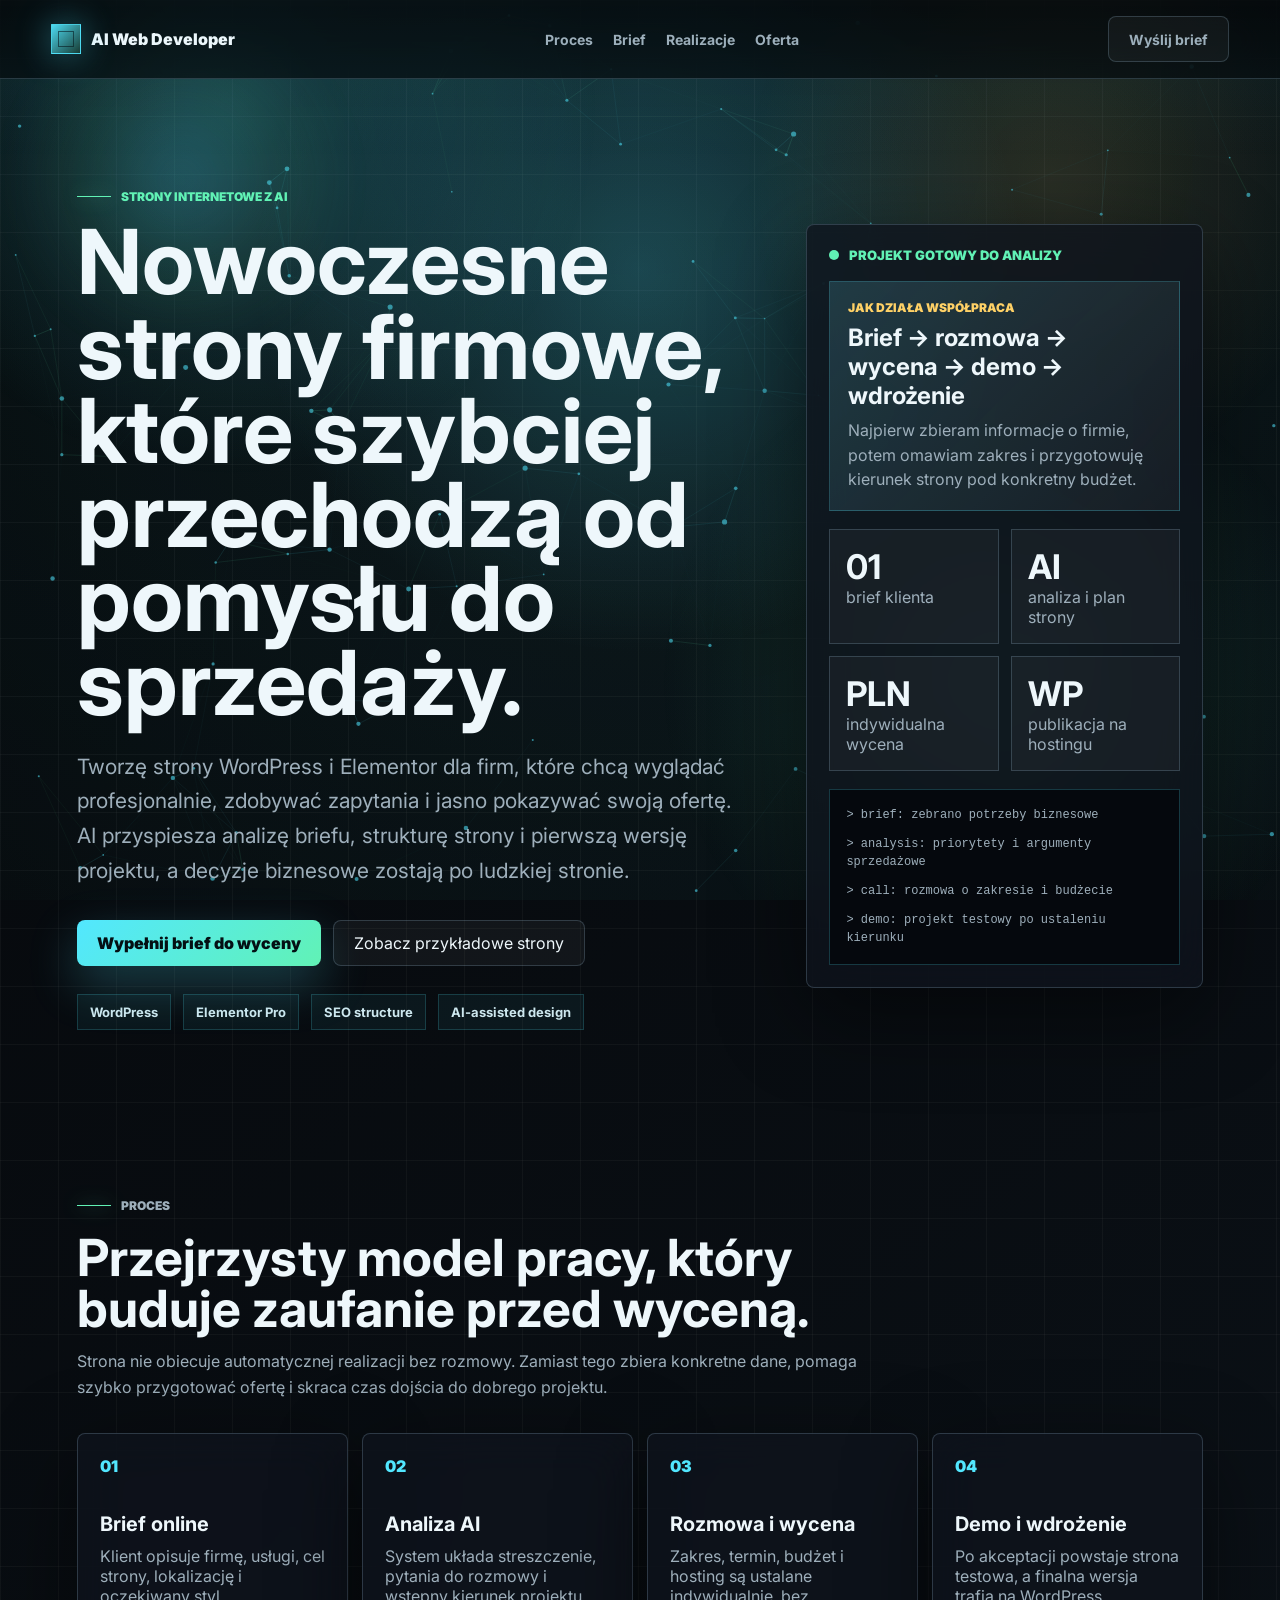
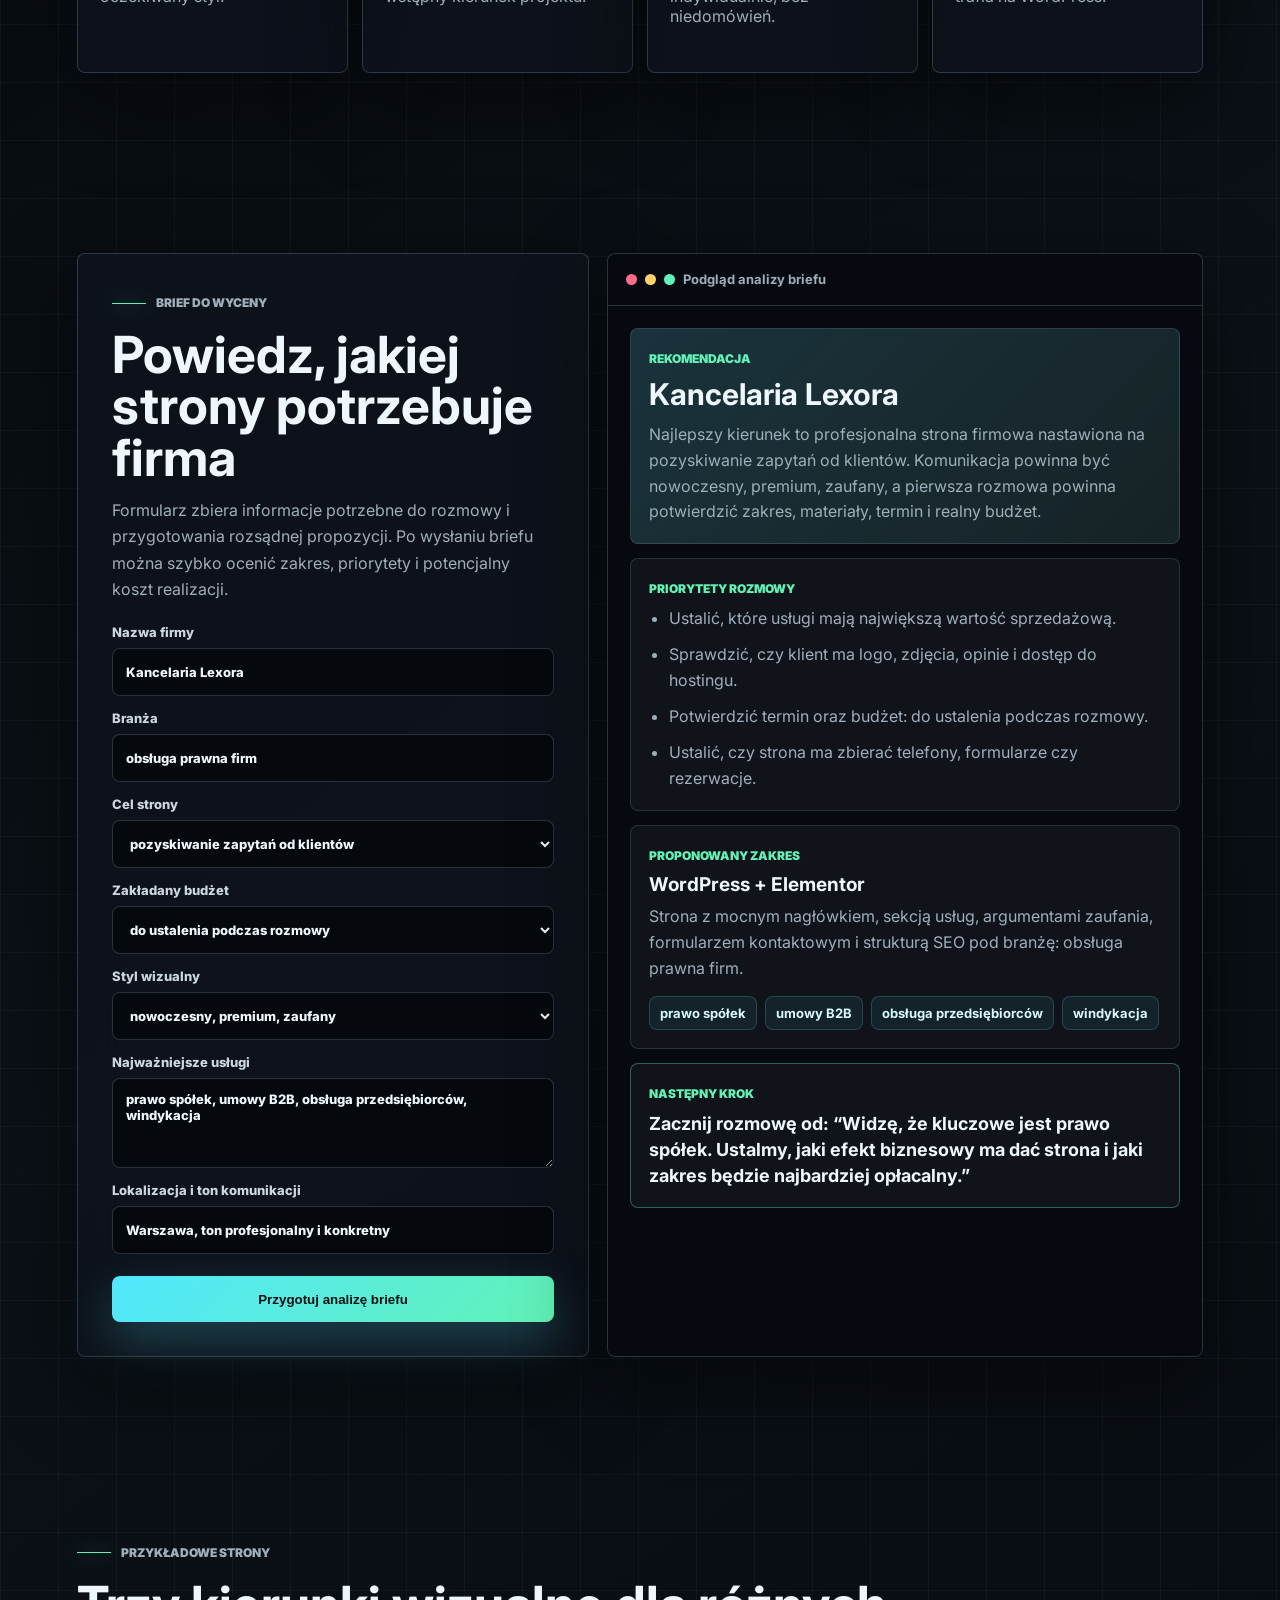
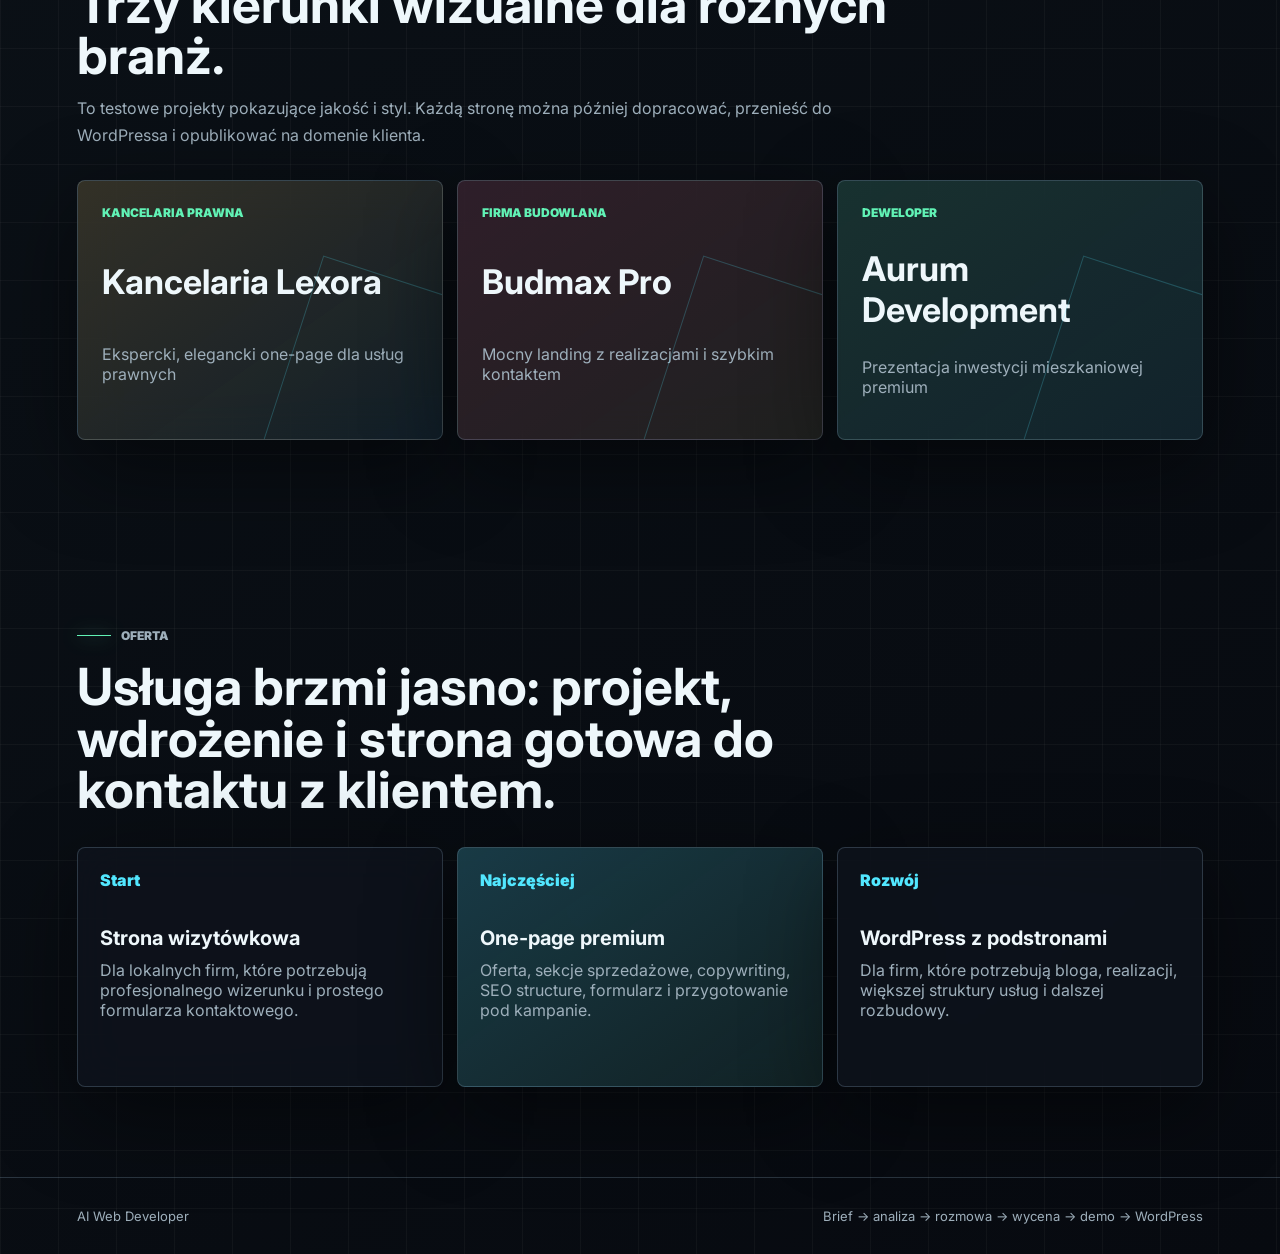
==== commit 8feaafbc: "Replace raw brief JSON with polished analysis panel" ====
--- a/index.html
+++ b/index.html
@@ -190,9 +190,9 @@
             <span class="dot red"></span>
             <span class="dot yellow"></span>
             <span class="dot green"></span>
-            <strong>brief-analysis.json</strong>
-          </div>
-          <pre id="promptPreview"></pre>
+            <strong>Podgląd analizy briefu</strong>
+          </div>
+          <div id="briefPreview" class="brief-preview" aria-live="polite"></div>
         </div>
       </section>
 
--- a/styles.css
+++ b/styles.css
@@ -576,16 +576,92 @@
   background: var(--mint);
 }
 
-pre {
+.brief-preview {
+  display: grid;
+  gap: 14px;
+  padding: 22px;
+}
+
+.brief-card {
+  padding: 18px;
+  border: 1px solid rgba(151, 184, 209, 0.18);
+  border-radius: 8px;
+  background: rgba(255, 255, 255, 0.045);
+}
+
+.brief-card.hero-brief {
+  background:
+    linear-gradient(135deg, rgba(82, 231, 255, 0.15), rgba(97, 242, 181, 0.07)),
+    rgba(255, 255, 255, 0.045);
+}
+
+.brief-card h3 {
+  margin-bottom: 10px;
+  font-size: 30px;
+}
+
+.brief-card p,
+.brief-card li {
+  color: var(--muted);
+  line-height: 1.62;
+}
+
+.brief-card p {
+  margin-bottom: 0;
+}
+
+.brief-card ul {
+  display: grid;
+  gap: 10px;
   margin: 0;
-  min-height: calc(100% - 52px);
-  padding: 24px;
+  padding-left: 20px;
+}
+
+.mini-label,
+.next-step span {
+  display: inline-flex;
+  margin-bottom: 10px;
+  color: var(--mint);
+  font-size: 12px;
+  font-weight: 900;
+  text-transform: uppercase;
+}
+
+.brief-offer {
+  margin-bottom: 14px;
+}
+
+.brief-offer strong {
+  display: block;
+  margin-bottom: 8px;
+  font-size: 19px;
+}
+
+.tag-list {
+  display: flex;
+  flex-wrap: wrap;
+  gap: 8px;
+}
+
+.tag-list span {
+  padding: 8px 10px;
+  border: 1px solid rgba(82, 231, 255, 0.2);
+  border-radius: 8px;
   color: #d7f9ff;
-  white-space: pre-wrap;
-  word-break: break-word;
-  font-family: "Cascadia Code", Consolas, monospace;
+  background: rgba(82, 231, 255, 0.07);
   font-size: 13px;
-  line-height: 1.7;
+  font-weight: 700;
+}
+
+.next-step {
+  border-color: rgba(97, 242, 181, 0.36);
+}
+
+.next-step strong {
+  display: block;
+  color: var(--text);
+  font-size: 18px;
+  line-height: 1.45;
 }
 
 .sales-grid {
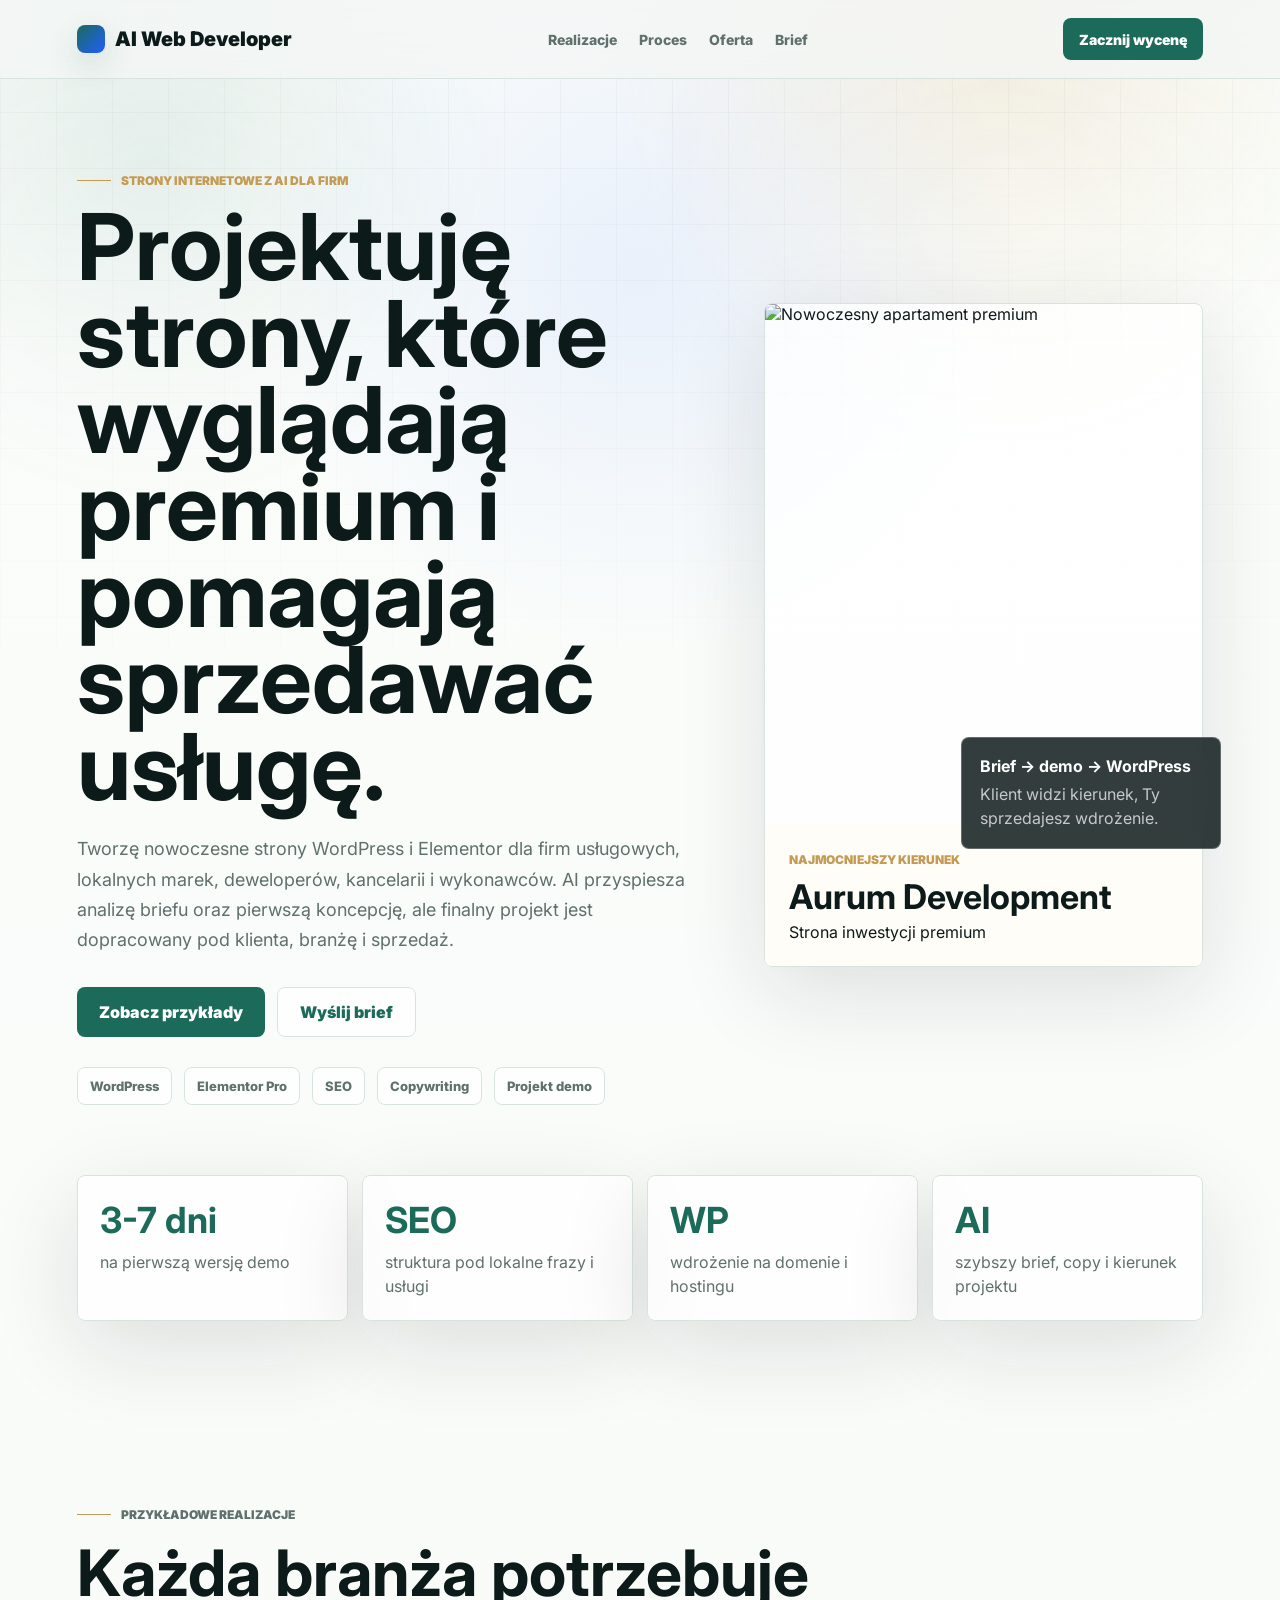
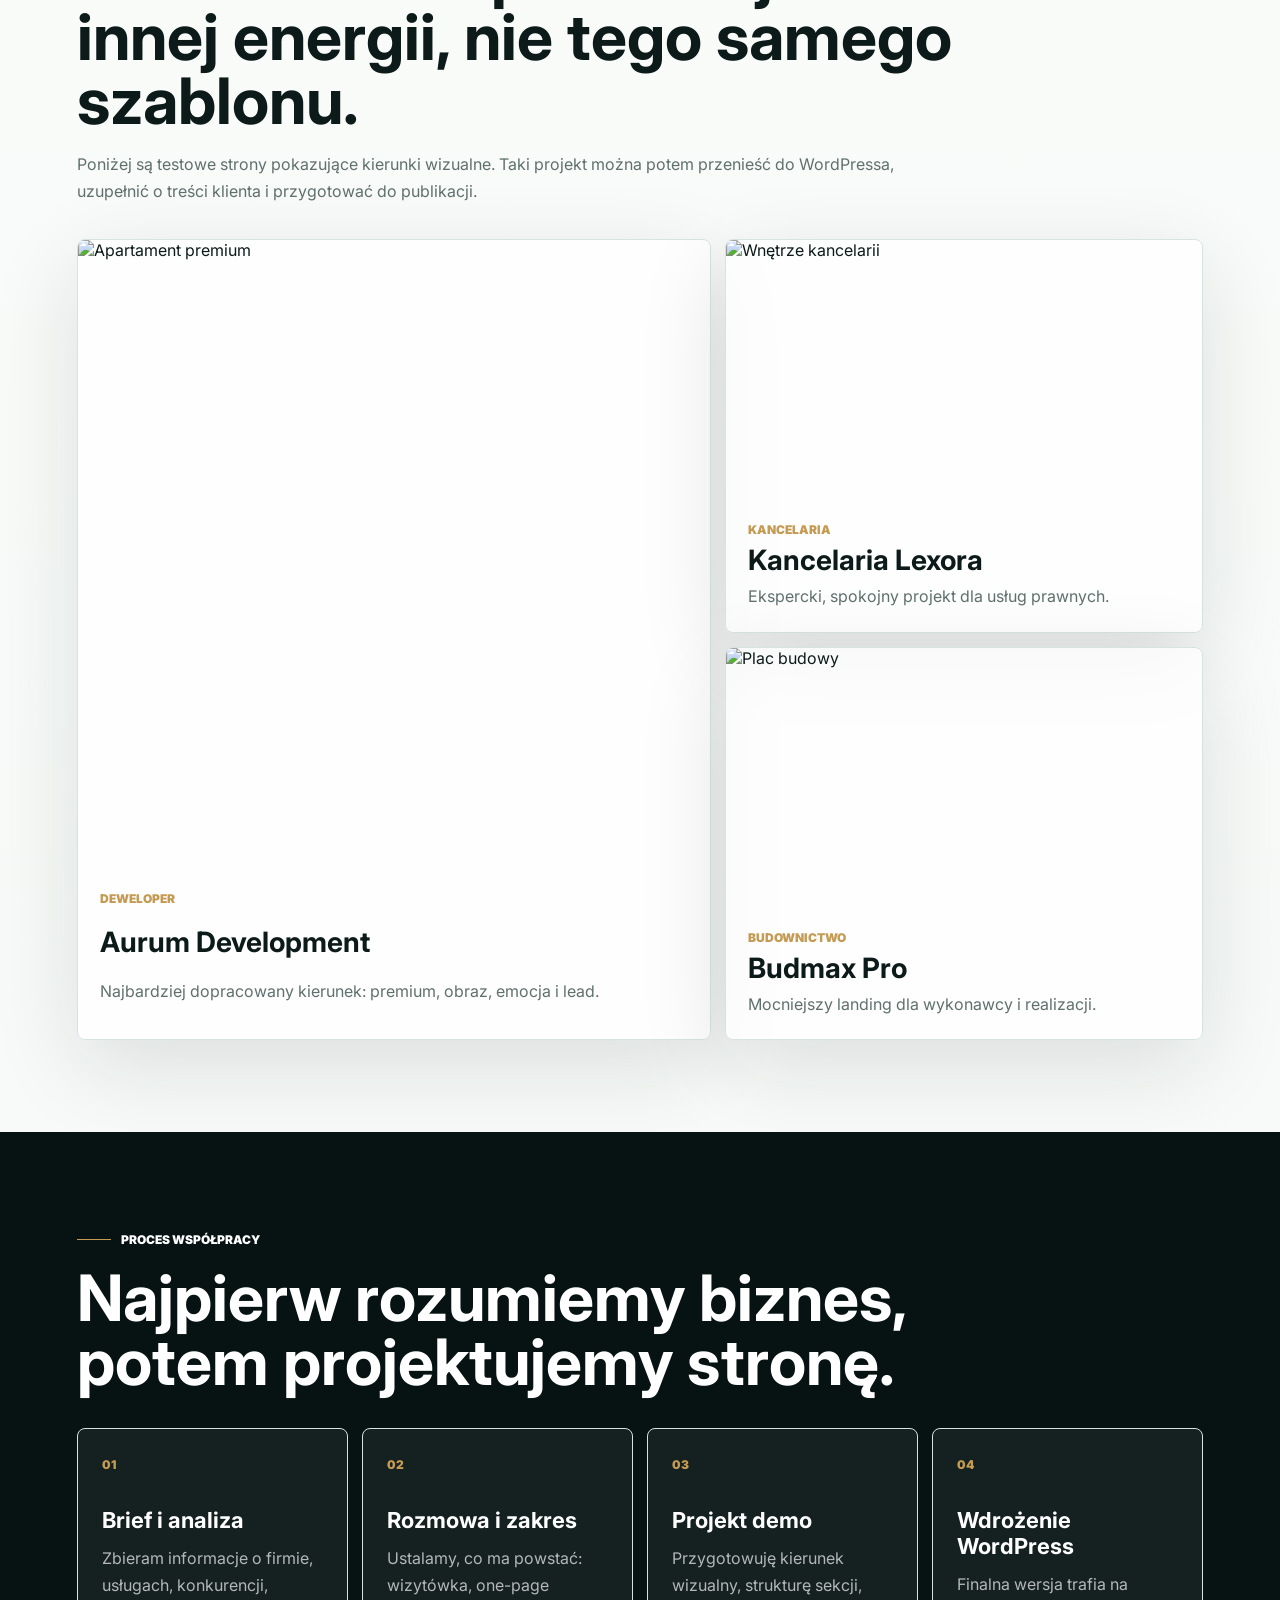
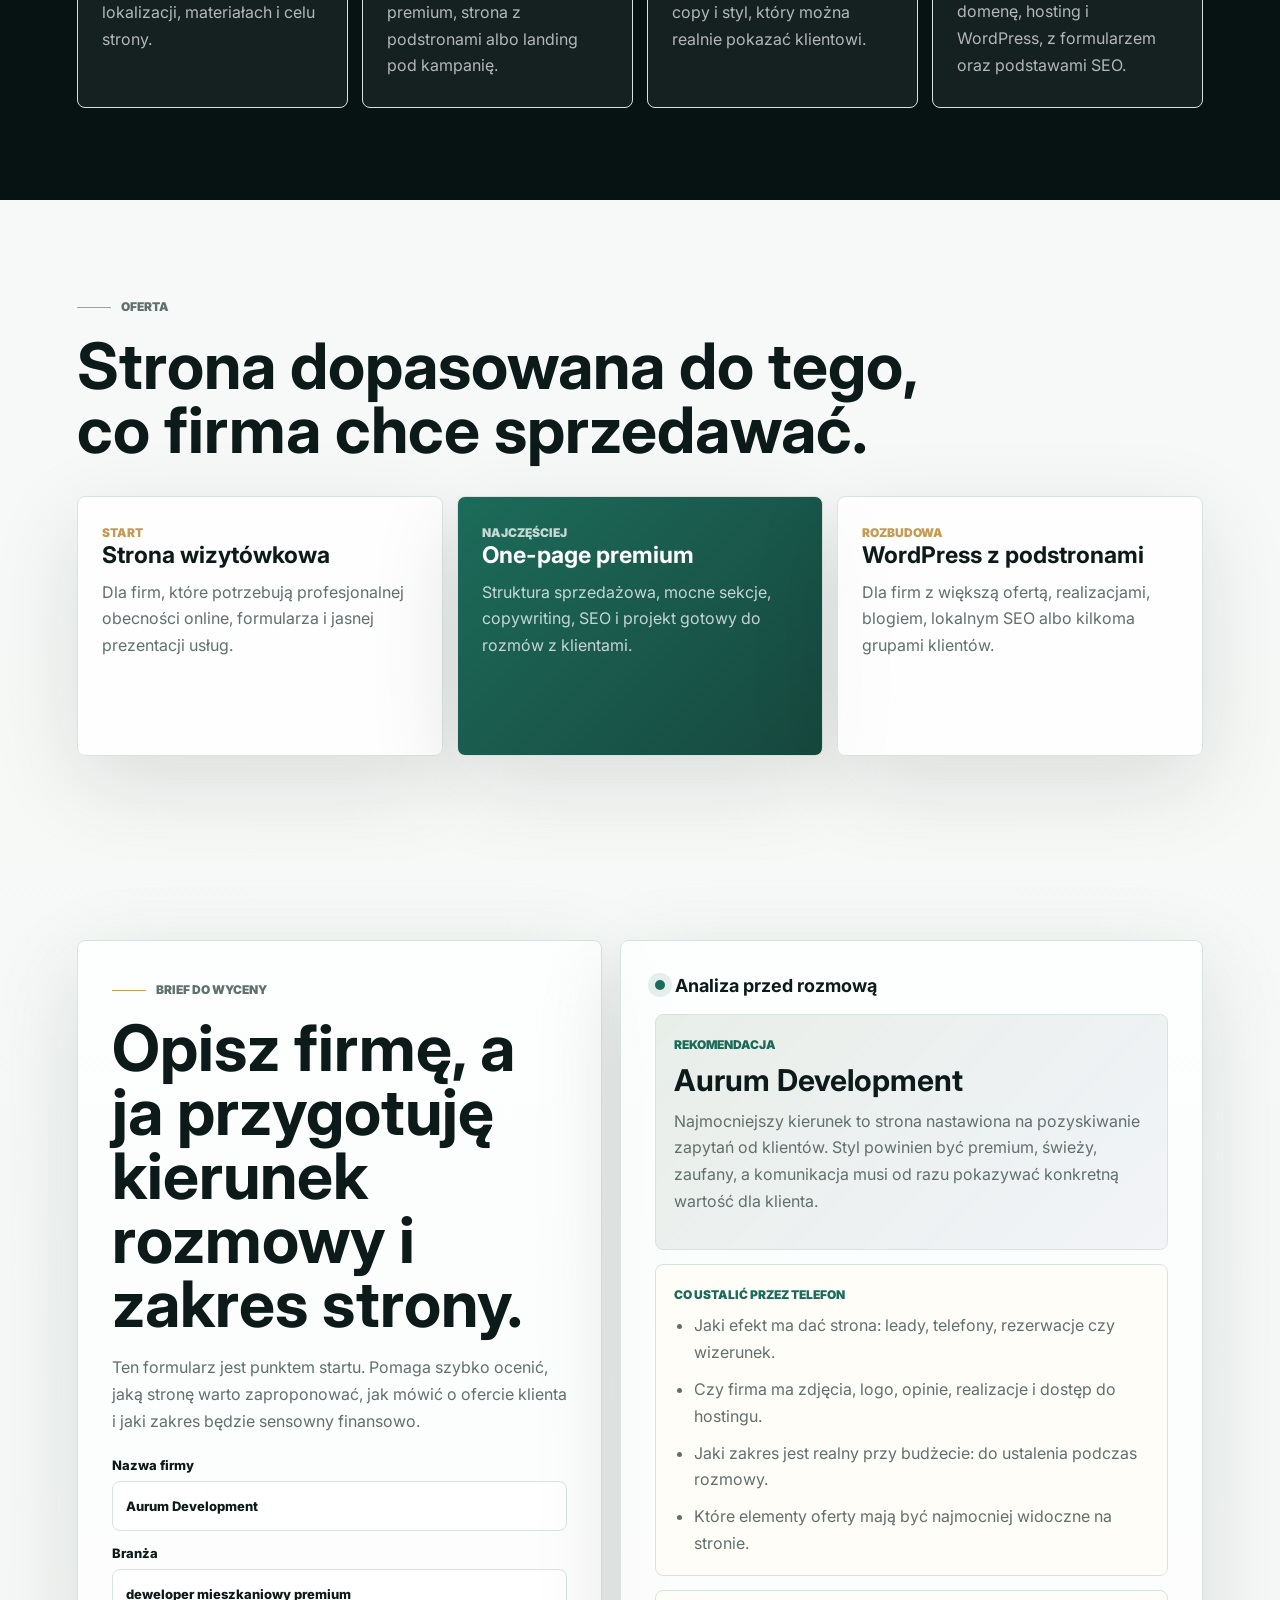
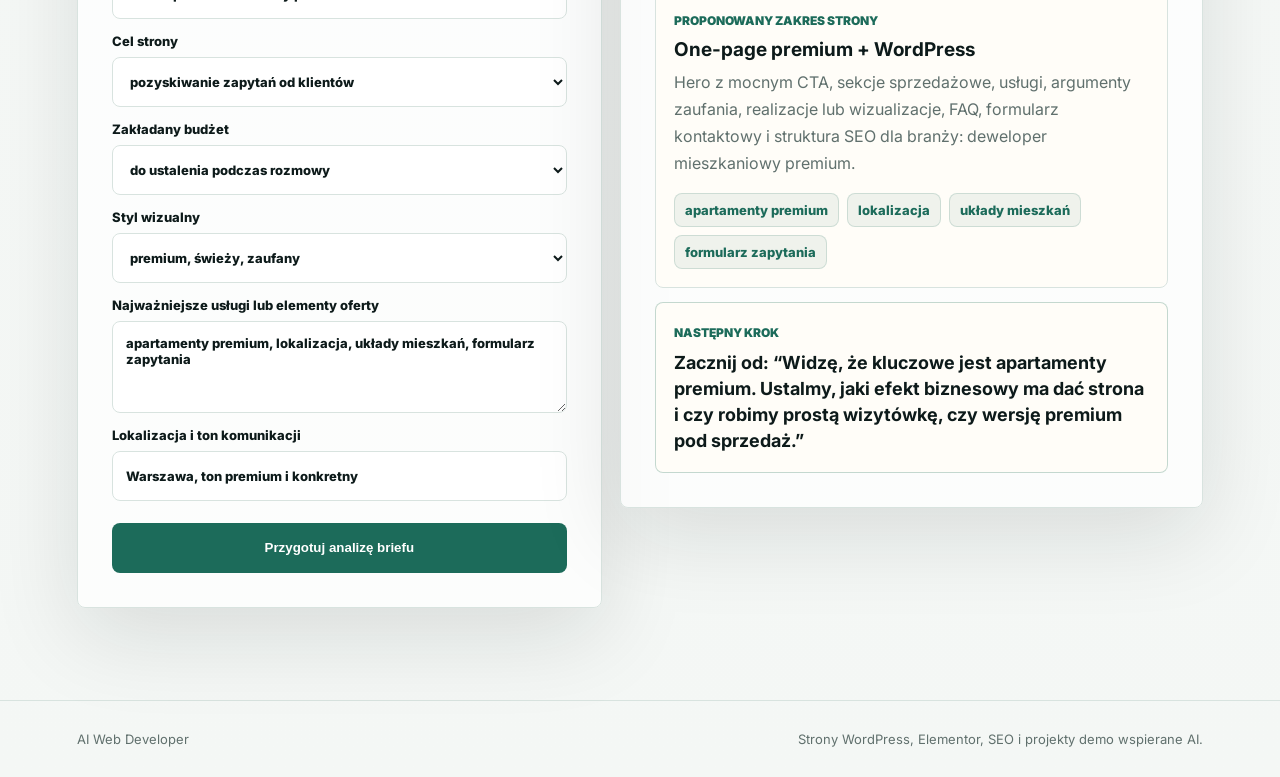
==== commit 106a759d: "Redesign homepage as premium web studio landing" ====
--- a/index.html
+++ b/index.html
@@ -3,10 +3,10 @@
   <head>
     <meta charset="utf-8" />
     <meta name="viewport" content="width=device-width, initial-scale=1" />
-    <title>AI Web Developer - strony internetowe z AI dla firm</title>
+    <title>AI Web Developer - strony internetowe WordPress dla firm</title>
     <meta
       name="description"
-      content="Profesjonalne strony internetowe WordPress i Elementor wspierane AI: brief, analiza potrzeb, indywidualna wycena, projekt demo i wdrożenie."
+      content="Nowoczesne strony internetowe dla firm: WordPress, Elementor, SEO, copywriting i szybkie projekty demo wspierane AI."
     />
     <link rel="preconnect" href="https://fonts.googleapis.com" />
     <link rel="preconnect" href="https://fonts.gstatic.com" crossorigin />
@@ -17,142 +17,207 @@
     <link rel="stylesheet" href="./styles.css" />
   </head>
   <body>
-    <canvas id="network" aria-hidden="true"></canvas>
-    <div class="cursor-glow" aria-hidden="true"></div>
-    <div class="scanline" aria-hidden="true"></div>
-
-    <header class="topbar">
-      <a class="brand magnetic" href="#top" aria-label="AI Web Developer">
-        <span class="brand-mark"></span>
-        <span>AI Web Developer</span>
+    <div class="ambient" aria-hidden="true"></div>
+    <header class="site-header">
+      <a class="logo magnetic" href="#top" aria-label="AI Web Developer">
+        <span></span>
+        AI Web Developer
       </a>
-      <nav class="nav" aria-label="Główna nawigacja">
-        <a href="#system">Proces</a>
+      <nav aria-label="Główna nawigacja">
+        <a href="#work">Realizacje</a>
+        <a href="#process">Proces</a>
+        <a href="#offer">Oferta</a>
         <a href="#brief">Brief</a>
-        <a href="#portfolio">Realizacje</a>
-        <a href="#offer">Oferta</a>
       </nav>
-      <a class="ghost-button magnetic" href="#brief">Wyślij brief</a>
+      <a class="button small magnetic" href="#brief">Zacznij wycenę</a>
     </header>
 
     <main id="top">
       <section class="hero">
         <div class="hero-copy reveal">
-          <p class="eyebrow">Strony internetowe z AI</p>
-          <h1>Nowoczesne strony firmowe, które szybciej przechodzą od pomysłu do sprzedaży.</h1>
+          <p class="eyebrow">Strony internetowe z AI dla firm</p>
+          <h1>Projektuję strony, które wyglądają premium i pomagają sprzedawać usługę.</h1>
           <p class="lead">
-            Tworzę strony WordPress i Elementor dla firm, które chcą wyglądać profesjonalnie,
-            zdobywać zapytania i jasno pokazywać swoją ofertę. AI przyspiesza analizę briefu,
-            strukturę strony i pierwszą wersję projektu, a decyzje biznesowe zostają po ludzkiej stronie.
+            Tworzę nowoczesne strony WordPress i Elementor dla firm usługowych, lokalnych marek,
+            deweloperów, kancelarii i wykonawców. AI przyspiesza analizę briefu oraz pierwszą
+            koncepcję, ale finalny projekt jest dopracowany pod klienta, branżę i sprzedaż.
           </p>
           <div class="hero-actions">
-            <a class="primary-button magnetic" href="#brief">Wypełnij brief do wyceny</a>
-            <a class="secondary-button magnetic" href="#portfolio">Zobacz przykładowe strony</a>
-          </div>
-          <div class="trust-strip">
+            <a class="button magnetic" href="#work">Zobacz przykłady</a>
+            <a class="button ghost magnetic" href="#brief">Wyślij brief</a>
+          </div>
+          <div class="cred-strip" aria-label="Zakres usług">
             <span>WordPress</span>
             <span>Elementor Pro</span>
-            <span>SEO structure</span>
-            <span>AI-assisted design</span>
-          </div>
-        </div>
-
-        <aside class="signal-panel tilt-card reveal" aria-label="Panel procesu">
-          <div class="status-row">
-            <span class="pulse"></span>
-            <span>Projekt gotowy do analizy</span>
-          </div>
-          <div class="deal-card">
-            <span class="deal-label">Jak działa współpraca</span>
-            <strong>Brief -> rozmowa -> wycena -> demo -> wdrożenie</strong>
-            <p>Najpierw zbieram informacje o firmie, potem omawiam zakres i przygotowuję kierunek strony pod konkretny budżet.</p>
-          </div>
-          <div class="metric-grid">
-            <div>
-              <strong>01</strong>
-              <span>brief klienta</span>
-            </div>
-            <div>
-              <strong>AI</strong>
-              <span>analiza i plan strony</span>
-            </div>
-            <div>
-              <strong>PLN</strong>
-              <span>indywidualna wycena</span>
-            </div>
-            <div>
-              <strong>WP</strong>
-              <span>publikacja na hostingu</span>
-            </div>
-          </div>
-          <div class="terminal">
-            <span>> brief: zebrano potrzeby biznesowe</span>
-            <span>> analysis: priorytety i argumenty sprzedażowe</span>
-            <span>> call: rozmowa o zakresie i budżecie</span>
-            <span>> demo: projekt testowy po ustaleniu kierunku</span>
+            <span>SEO</span>
+            <span>Copywriting</span>
+            <span>Projekt demo</span>
+          </div>
+        </div>
+
+        <aside class="hero-showcase reveal" aria-label="Podgląd projektów">
+          <a class="showcase-card main-card" href="./gotowe-strony-klientow/aurum-development/index.html">
+            <img
+              src="https://images.unsplash.com/photo-1600607687920-4e2a09cf159d?auto=format&fit=crop&w=1200&q=82"
+              alt="Nowoczesny apartament premium"
+            />
+            <div>
+              <span>Najmocniejszy kierunek</span>
+              <strong>Aurum Development</strong>
+              <em>Strona inwestycji premium</em>
+            </div>
+          </a>
+          <div class="floating-note">
+            <strong>Brief -> demo -> WordPress</strong>
+            <span>Klient widzi kierunek, Ty sprzedajesz wdrożenie.</span>
           </div>
         </aside>
       </section>
 
-      <section id="system" class="band reveal">
-        <div class="section-heading">
-          <p class="eyebrow">Proces</p>
-          <h2>Przejrzysty model pracy, który buduje zaufanie przed wyceną.</h2>
+      <section class="metrics reveal">
+        <div>
+          <strong>3-7 dni</strong>
+          <span>na pierwszą wersję demo</span>
+        </div>
+        <div>
+          <strong>SEO</strong>
+          <span>struktura pod lokalne frazy i usługi</span>
+        </div>
+        <div>
+          <strong>WP</strong>
+          <span>wdrożenie na domenie i hostingu</span>
+        </div>
+        <div>
+          <strong>AI</strong>
+          <span>szybszy brief, copy i kierunek projektu</span>
+        </div>
+      </section>
+
+      <section id="work" class="work-section reveal">
+        <div class="section-head">
+          <p class="eyebrow">Przykładowe realizacje</p>
+          <h2>Każda branża potrzebuje innej energii, nie tego samego szablonu.</h2>
           <p>
-            Strona nie obiecuje automatycznej realizacji bez rozmowy. Zamiast tego zbiera konkretne dane,
-            pomaga szybko przygotować ofertę i skraca czas dojścia do dobrego projektu.
+            Poniżej są testowe strony pokazujące kierunki wizualne. Taki projekt można potem
+            przenieść do WordPressa, uzupełnić o treści klienta i przygotować do publikacji.
           </p>
         </div>
-        <div class="workflow">
-          <article class="tilt-card">
+        <div class="work-grid">
+          <a class="work-card featured magnetic" href="./gotowe-strony-klientow/aurum-development/index.html">
+            <img
+              src="https://images.unsplash.com/photo-1600607687920-4e2a09cf159d?auto=format&fit=crop&w=1200&q=82"
+              alt="Apartament premium"
+            />
+            <div>
+              <span>Deweloper</span>
+              <strong>Aurum Development</strong>
+              <em>Najbardziej dopracowany kierunek: premium, obraz, emocja i lead.</em>
+            </div>
+          </a>
+          <a class="work-card magnetic" href="./gotowe-strony-klientow/kancelaria-lexora/index.html">
+            <img
+              src="https://images.unsplash.com/photo-1589829545856-d10d557cf95f?auto=format&fit=crop&w=900&q=82"
+              alt="Wnętrze kancelarii"
+            />
+            <div>
+              <span>Kancelaria</span>
+              <strong>Kancelaria Lexora</strong>
+              <em>Ekspercki, spokojny projekt dla usług prawnych.</em>
+            </div>
+          </a>
+          <a class="work-card magnetic" href="./gotowe-strony-klientow/budmax-pro/index.html">
+            <img
+              src="https://images.unsplash.com/photo-1503387762-592deb58ef4e?auto=format&fit=crop&w=900&q=82"
+              alt="Plac budowy"
+            />
+            <div>
+              <span>Budownictwo</span>
+              <strong>Budmax Pro</strong>
+              <em>Mocniejszy landing dla wykonawcy i realizacji.</em>
+            </div>
+          </a>
+        </div>
+      </section>
+
+      <section id="process" class="process-section reveal">
+        <div class="section-head">
+          <p class="eyebrow">Proces współpracy</p>
+          <h2>Najpierw rozumiemy biznes, potem projektujemy stronę.</h2>
+        </div>
+        <ol class="process-list">
+          <li>
             <span>01</span>
-            <h3>Brief online</h3>
-            <p>Klient opisuje firmę, usługi, cel strony, lokalizację i oczekiwany styl.</p>
+            <strong>Brief i analiza</strong>
+            <p>Zbieram informacje o firmie, usługach, konkurencji, lokalizacji, materiałach i celu strony.</p>
+          </li>
+          <li>
+            <span>02</span>
+            <strong>Rozmowa i zakres</strong>
+            <p>Ustalamy, co ma powstać: wizytówka, one-page premium, strona z podstronami albo landing pod kampanię.</p>
+          </li>
+          <li>
+            <span>03</span>
+            <strong>Projekt demo</strong>
+            <p>Przygotowuję kierunek wizualny, strukturę sekcji, copy i styl, który można realnie pokazać klientowi.</p>
+          </li>
+          <li>
+            <span>04</span>
+            <strong>Wdrożenie WordPress</strong>
+            <p>Finalna wersja trafia na domenę, hosting i WordPress, z formularzem oraz podstawami SEO.</p>
+          </li>
+        </ol>
+      </section>
+
+      <section id="offer" class="offer-section reveal">
+        <div class="section-head">
+          <p class="eyebrow">Oferta</p>
+          <h2>Strona dopasowana do tego, co firma chce sprzedawać.</h2>
+        </div>
+        <div class="offer-grid">
+          <article>
+            <span>Start</span>
+            <h3>Strona wizytówkowa</h3>
+            <p>Dla firm, które potrzebują profesjonalnej obecności online, formularza i jasnej prezentacji usług.</p>
           </article>
-          <article class="tilt-card">
-            <span>02</span>
-            <h3>Analiza AI</h3>
-            <p>System układa streszczenie, pytania do rozmowy i wstępny kierunek projektu.</p>
+          <article class="highlight">
+            <span>Najczęściej</span>
+            <h3>One-page premium</h3>
+            <p>Struktura sprzedażowa, mocne sekcje, copywriting, SEO i projekt gotowy do rozmów z klientami.</p>
           </article>
-          <article class="tilt-card">
-            <span>03</span>
-            <h3>Rozmowa i wycena</h3>
-            <p>Zakres, termin, budżet i hosting są ustalane indywidualnie, bez niedomówień.</p>
+          <article>
+            <span>Rozbudowa</span>
+            <h3>WordPress z podstronami</h3>
+            <p>Dla firm z większą ofertą, realizacjami, blogiem, lokalnym SEO albo kilkoma grupami klientów.</p>
           </article>
-          <article class="tilt-card">
-            <span>04</span>
-            <h3>Demo i wdrożenie</h3>
-            <p>Po akceptacji powstaje strona testowa, a finalna wersja trafia na WordPress.</p>
-          </article>
-        </div>
-      </section>
-
-      <section id="brief" class="generator-layout">
-        <div class="form-panel reveal">
-          <div class="section-heading compact">
+        </div>
+      </section>
+
+      <section id="brief" class="brief-section reveal">
+        <div class="brief-form">
+          <div class="section-head compact">
             <p class="eyebrow">Brief do wyceny</p>
-            <h2>Powiedz, jakiej strony potrzebuje firma</h2>
+            <h2>Opisz firmę, a ja przygotuję kierunek rozmowy i zakres strony.</h2>
             <p>
-              Formularz zbiera informacje potrzebne do rozmowy i przygotowania rozsądnej propozycji.
-              Po wysłaniu briefu można szybko ocenić zakres, priorytety i potencjalny koszt realizacji.
+              Ten formularz jest punktem startu. Pomaga szybko ocenić, jaką stronę warto zaproponować,
+              jak mówić o ofercie klienta i jaki zakres będzie sensowny finansowo.
             </p>
           </div>
           <form id="briefForm">
             <label>
               Nazwa firmy
-              <input name="company" placeholder="np. Kancelaria Lexora" value="Kancelaria Lexora" />
+              <input name="company" placeholder="np. Aurum Development" value="Aurum Development" />
             </label>
             <label>
               Branża
-              <input name="industry" placeholder="np. prawo, budownictwo, deweloper" value="obsługa prawna firm" />
+              <input name="industry" placeholder="np. deweloper, kancelaria, budownictwo" value="deweloper mieszkaniowy premium" />
             </label>
             <label>
               Cel strony
               <select name="goal">
                 <option>pozyskiwanie zapytań od klientów</option>
+                <option>prezentacja inwestycji lub realizacji</option>
                 <option>budowa eksperckiego wizerunku</option>
                 <option>sprzedaż usług premium</option>
-                <option>prezentacja inwestycji lub realizacji</option>
               </select>
             </label>
             <label>
@@ -167,91 +232,37 @@
             <label>
               Styl wizualny
               <select name="style">
-                <option>nowoczesny, premium, zaufany</option>
+                <option>premium, świeży, zaufany</option>
                 <option>minimalistyczny i technologiczny</option>
                 <option>elegancki i ekspercki</option>
                 <option>dynamiczny i sprzedażowy</option>
               </select>
             </label>
             <label>
-              Najważniejsze usługi
-              <textarea name="services" rows="4">prawo spółek, umowy B2B, obsługa przedsiębiorców, windykacja</textarea>
+              Najważniejsze usługi lub elementy oferty
+              <textarea name="services" rows="4">apartamenty premium, lokalizacja, układy mieszkań, formularz zapytania</textarea>
             </label>
             <label>
               Lokalizacja i ton komunikacji
-              <input name="tone" value="Warszawa, ton profesjonalny i konkretny" />
-            </label>
-            <button class="primary-button submit magnetic" type="submit">Przygotuj analizę briefu</button>
+              <input name="tone" value="Warszawa, ton premium i konkretny" />
+            </label>
+            <button class="button submit magnetic" type="submit">Przygotuj analizę briefu</button>
           </form>
         </div>
 
-        <div id="demo" class="preview-panel reveal">
-          <div class="preview-header">
-            <span class="dot red"></span>
-            <span class="dot yellow"></span>
-            <span class="dot green"></span>
-            <strong>Podgląd analizy briefu</strong>
+        <aside class="brief-panel">
+          <div class="panel-header">
+            <span></span>
+            <strong>Analiza przed rozmową</strong>
           </div>
           <div id="briefPreview" class="brief-preview" aria-live="polite"></div>
-        </div>
-      </section>
-
-      <section id="portfolio" class="client-sites reveal">
-        <div class="section-heading">
-          <p class="eyebrow">Przykładowe strony</p>
-          <h2>Trzy kierunki wizualne dla różnych branż.</h2>
-          <p>
-            To testowe projekty pokazujące jakość i styl. Każdą stronę można później dopracować,
-            przenieść do WordPressa i opublikować na domenie klienta.
-          </p>
-        </div>
-        <div class="portfolio-grid">
-          <a class="client-preview law magnetic" href="./gotowe-strony-klientow/kancelaria-lexora/index.html">
-            <span>Kancelaria prawna</span>
-            <strong>Kancelaria Lexora</strong>
-            <em>Ekspercki, elegancki one-page dla usług prawnych</em>
-          </a>
-          <a class="client-preview build magnetic" href="./gotowe-strony-klientow/budmax-pro/index.html">
-            <span>Firma budowlana</span>
-            <strong>Budmax Pro</strong>
-            <em>Mocny landing z realizacjami i szybkim kontaktem</em>
-          </a>
-          <a class="client-preview dev magnetic" href="./gotowe-strony-klientow/aurum-development/index.html">
-            <span>Deweloper</span>
-            <strong>Aurum Development</strong>
-            <em>Prezentacja inwestycji mieszkaniowej premium</em>
-          </a>
-        </div>
-      </section>
-
-      <section id="offer" class="sales-band reveal">
-        <div class="section-heading">
-          <p class="eyebrow">Oferta</p>
-          <h2>Usługa brzmi jasno: projekt, wdrożenie i strona gotowa do kontaktu z klientem.</h2>
-        </div>
-        <div class="sales-grid">
-          <article class="money-card tilt-card">
-            <span>Start</span>
-            <h3>Strona wizytówkowa</h3>
-            <p>Dla lokalnych firm, które potrzebują profesjonalnego wizerunku i prostego formularza kontaktowego.</p>
-          </article>
-          <article class="money-card tilt-card featured">
-            <span>Najczęściej</span>
-            <h3>One-page premium</h3>
-            <p>Oferta, sekcje sprzedażowe, copywriting, SEO structure, formularz i przygotowanie pod kampanie.</p>
-          </article>
-          <article class="money-card tilt-card">
-            <span>Rozwój</span>
-            <h3>WordPress z podstronami</h3>
-            <p>Dla firm, które potrzebują bloga, realizacji, większej struktury usług i dalszej rozbudowy.</p>
-          </article>
-        </div>
+        </aside>
       </section>
     </main>
 
     <footer>
       <span>AI Web Developer</span>
-      <span>Brief -> analiza -> rozmowa -> wycena -> demo -> WordPress</span>
+      <span>Strony WordPress, Elementor, SEO i projekty demo wspierane AI.</span>
     </footer>
 
     <script src="./script.js"></script>
--- a/styles.css
+++ b/styles.css
@@ -1,17 +1,14 @@
 :root {
-  --bg: #05070b;
-  --panel: rgba(15, 20, 29, 0.78);
-  --panel-strong: rgba(11, 16, 25, 0.94);
-  --line: rgba(151, 184, 209, 0.24);
-  --line-hot: rgba(82, 231, 255, 0.62);
-  --text: #eef7fb;
-  --muted: #9eafbb;
-  --cyan: #52e7ff;
-  --mint: #61f2b5;
-  --amber: #ffd166;
-  --rose: #ff6b8a;
-  --ink: #041014;
-  --shadow: 0 26px 90px rgba(0, 0, 0, 0.48);
+  --bg: #f4f7f5;
+  --paper: #fffdf8;
+  --ink: #0d1a1a;
+  --muted: #60706d;
+  --line: #d8e3df;
+  --green: #1c6b5a;
+  --gold: #c59a52;
+  --blue: #1f5eff;
+  --dark: #071313;
+  --shadow: 0 26px 90px rgba(13, 26, 26, 0.12);
   --mx: 50vw;
   --my: 30vh;
 }
@@ -26,60 +23,27 @@
 
 body {
   margin: 0;
-  min-height: 100vh;
-  color: var(--text);
+  color: var(--ink);
   background:
-    linear-gradient(90deg, rgba(255, 255, 255, 0.035) 1px, transparent 1px),
-    linear-gradient(rgba(255, 255, 255, 0.035) 1px, transparent 1px),
-    radial-gradient(circle at var(--mx) var(--my), rgba(82, 231, 255, 0.22), transparent 24rem),
-    linear-gradient(145deg, #05070a 0%, #0b1117 52%, #070a10 100%);
-  background-size: 58px 58px, 58px 58px, auto, auto;
+    radial-gradient(circle at var(--mx) var(--my), rgba(31, 94, 255, 0.08), transparent 24rem),
+    linear-gradient(180deg, #fbfdfb, var(--bg));
   font-family: Inter, system-ui, -apple-system, BlinkMacSystemFont, "Segoe UI", sans-serif;
   letter-spacing: 0;
   overflow-x: hidden;
 }
 
-body::before {
-  content: "";
+.ambient {
   position: fixed;
   inset: 0;
-  z-index: -3;
+  z-index: -1;
+  pointer-events: none;
   background:
-    radial-gradient(circle at 18% 12%, rgba(82, 231, 255, 0.2), transparent 28%),
-    radial-gradient(circle at 82% 20%, rgba(255, 209, 102, 0.13), transparent 24%),
-    radial-gradient(circle at 78% 76%, rgba(97, 242, 181, 0.14), transparent 28%);
-}
-
-#network {
-  position: fixed;
-  inset: 0;
-  z-index: -2;
-  opacity: 0.72;
-}
-
-.cursor-glow {
-  position: fixed;
-  top: 0;
-  left: 0;
-  z-index: -1;
-  width: 360px;
-  height: 360px;
-  pointer-events: none;
-  border-radius: 50%;
-  background: radial-gradient(circle, rgba(82, 231, 255, 0.2), rgba(97, 242, 181, 0.07) 38%, transparent 68%);
-  filter: blur(18px);
-  transition: transform 120ms ease-out;
-}
-
-.scanline {
-  position: fixed;
-  inset: 0;
-  z-index: 20;
-  pointer-events: none;
-  background: linear-gradient(to bottom, transparent, rgba(82, 231, 255, 0.06), transparent);
-  height: 160px;
-  animation: scan 7s linear infinite;
-  opacity: 0.45;
+    linear-gradient(90deg, rgba(13, 26, 26, 0.035) 1px, transparent 1px),
+    linear-gradient(rgba(13, 26, 26, 0.035) 1px, transparent 1px),
+    radial-gradient(circle at 78% 8%, rgba(197, 154, 82, 0.16), transparent 24rem),
+    radial-gradient(circle at 12% 18%, rgba(28, 107, 90, 0.12), transparent 22rem);
+  background-size: 56px 56px, 56px 56px, auto, auto;
+  mask-image: linear-gradient(to bottom, #000, transparent 86%);
 }
 
 a {
@@ -87,135 +51,107 @@
   text-decoration: none;
 }
 
-.topbar {
+.site-header {
   position: sticky;
   top: 0;
-  z-index: 12;
+  z-index: 20;
   display: flex;
   align-items: center;
   justify-content: space-between;
-  gap: 24px;
-  padding: 16px clamp(20px, 4vw, 64px);
+  gap: 22px;
+  padding: 18px clamp(20px, 6vw, 86px);
   border-bottom: 1px solid var(--line);
-  background: rgba(5, 7, 11, 0.72);
-  backdrop-filter: blur(20px);
-}
-
-.brand,
-.nav {
+  background: rgba(244, 247, 245, 0.78);
+  backdrop-filter: blur(18px);
+}
+
+.logo {
+  display: inline-flex;
+  align-items: center;
+  gap: 10px;
+  font-size: 20px;
+  font-weight: 900;
+  transition: transform 180ms ease;
+}
+
+.logo span {
+  width: 28px;
+  height: 28px;
+  border-radius: 8px;
+  background: linear-gradient(135deg, var(--green), var(--blue));
+  box-shadow: 0 12px 30px rgba(28, 107, 90, 0.18);
+}
+
+nav {
   display: flex;
   align-items: center;
-}
-
-.brand {
-  gap: 10px;
-  font-weight: 900;
-  transition: transform 180ms ease;
-}
-
-.brand-mark {
-  position: relative;
-  width: 30px;
-  height: 30px;
-  border: 1px solid rgba(82, 231, 255, 0.82);
-  background: linear-gradient(135deg, rgba(82, 231, 255, 0.95), rgba(97, 242, 181, 0.18));
-  box-shadow: 0 0 34px rgba(82, 231, 255, 0.42);
-}
-
-.brand-mark::after {
-  content: "";
-  position: absolute;
-  inset: 6px;
-  border: 1px solid rgba(4, 16, 20, 0.55);
-}
-
-.nav {
-  gap: 20px;
-}
-
-.nav a,
-.ghost-button {
+  gap: 22px;
   color: var(--muted);
   font-size: 14px;
-  font-weight: 700;
-}
-
-.nav a {
+  font-weight: 800;
+}
+
+nav a {
   position: relative;
-  padding: 10px 0;
-}
-
-.nav a::after {
+  padding: 8px 0;
+}
+
+nav a::after {
   content: "";
   position: absolute;
   left: 0;
   right: 0;
-  bottom: 4px;
-  height: 1px;
-  background: linear-gradient(90deg, transparent, var(--cyan), transparent);
+  bottom: 0;
+  height: 2px;
+  background: var(--green);
   transform: scaleX(0);
+  transform-origin: left;
   transition: transform 180ms ease;
 }
 
-.nav a:hover::after {
+nav a:hover::after {
   transform: scaleX(1);
 }
 
-.ghost-button,
-.secondary-button,
-.primary-button {
-  position: relative;
+.button {
   display: inline-flex;
   align-items: center;
   justify-content: center;
-  min-height: 46px;
-  padding: 0 20px;
-  overflow: hidden;
+  min-height: 50px;
+  padding: 0 22px;
+  border: 0;
   border-radius: 8px;
+  color: #fff;
+  background: var(--green);
+  font-weight: 900;
+  transition: transform 180ms ease, box-shadow 180ms ease, background 180ms ease;
+}
+
+.button:hover {
+  transform: translateY(-2px);
+  box-shadow: 0 18px 42px rgba(28, 107, 90, 0.18);
+  background: #155749;
+}
+
+.button.small {
+  min-height: 42px;
+  padding: 0 16px;
+  font-size: 14px;
+}
+
+.button.ghost {
+  color: var(--green);
   border: 1px solid var(--line);
-  transition: transform 180ms ease, border-color 180ms ease, box-shadow 180ms ease;
-}
-
-.primary-button {
-  color: var(--ink);
-  background: linear-gradient(135deg, var(--cyan), var(--mint));
-  border: 0;
-  font-weight: 900;
-  box-shadow: 0 18px 48px rgba(82, 231, 255, 0.25);
-}
-
-.primary-button::after,
-.secondary-button::after,
-.ghost-button::after {
-  content: "";
-  position: absolute;
-  inset: 0;
-  background: linear-gradient(115deg, transparent 15%, rgba(255, 255, 255, 0.55), transparent 38%);
-  transform: translateX(-120%);
-}
-
-.primary-button:hover::after,
-.secondary-button:hover::after,
-.ghost-button:hover::after {
-  animation: shine 850ms ease;
-}
-
-.secondary-button,
-.ghost-button {
-  background: rgba(255, 255, 255, 0.045);
+  background: rgba(255, 255, 255, 0.62);
 }
 
 .hero {
   display: grid;
-  grid-template-columns: minmax(0, 1.04fr) minmax(320px, 0.62fr);
+  grid-template-columns: minmax(0, 1fr) minmax(360px, 0.72fr);
+  gap: clamp(32px, 6vw, 86px);
   align-items: center;
-  gap: clamp(28px, 5vw, 72px);
-  min-height: calc(100vh - 78px);
-  padding: clamp(54px, 8vw, 112px) clamp(20px, 6vw, 86px) 70px;
-}
-
-.hero-copy {
-  max-width: 920px;
+  min-height: calc(100vh - 85px);
+  padding: 86px clamp(20px, 6vw, 86px) 70px;
 }
 
 .eyebrow {
@@ -223,10 +159,9 @@
   align-items: center;
   gap: 10px;
   margin: 0 0 16px;
-  color: var(--mint);
+  color: var(--gold);
   font-size: 12px;
   font-weight: 900;
-  letter-spacing: 0;
   text-transform: uppercase;
 }
 
@@ -234,8 +169,7 @@
   content: "";
   width: 34px;
   height: 1px;
-  background: var(--mint);
-  box-shadow: 0 0 18px rgba(97, 242, 181, 0.8);
+  background: var(--gold);
 }
 
 h1,
@@ -246,39 +180,42 @@
 }
 
 h1 {
-  max-width: 980px;
+  max-width: 1020px;
   margin-bottom: 24px;
-  font-size: clamp(46px, 7vw, 104px);
+  font-size: clamp(48px, 7.2vw, 104px);
   line-height: 0.94;
-  letter-spacing: 0;
 }
 
 h2 {
-  margin-bottom: 14px;
-  font-size: clamp(30px, 4vw, 56px);
+  margin-bottom: 18px;
+  font-size: clamp(34px, 5vw, 66px);
   line-height: 1;
-  letter-spacing: 0;
 }
 
 h3 {
   margin-bottom: 10px;
-  font-size: 20px;
+  font-size: 23px;
 }
 
 .lead,
-.section-heading p,
-.form-panel p {
+.section-head p,
+.brief-form p,
+.brief-card p,
+.brief-card li,
+.offer-grid p,
+.process-list p,
+.work-card em {
   color: var(--muted);
-  line-height: 1.65;
+  line-height: 1.68;
 }
 
 .lead {
   max-width: 760px;
-  font-size: clamp(17px, 2vw, 21px);
+  font-size: 18px;
 }
 
 .hero-actions,
-.trust-strip {
+.cred-strip {
   display: flex;
   flex-wrap: wrap;
   gap: 12px;
@@ -288,206 +225,260 @@
   margin-top: 32px;
 }
 
-.trust-strip {
-  margin-top: 28px;
-}
-
-.trust-strip span {
-  padding: 9px 12px;
-  color: #cde7ee;
-  border: 1px solid rgba(82, 231, 255, 0.18);
-  background: rgba(82, 231, 255, 0.055);
+.cred-strip {
+  margin-top: 30px;
+}
+
+.cred-strip span {
+  padding: 10px 12px;
+  border: 1px solid var(--line);
+  border-radius: 8px;
+  color: var(--muted);
+  background: rgba(255, 255, 255, 0.7);
   font-size: 13px;
-  font-weight: 700;
-}
-
-.signal-panel,
-.form-panel,
-.preview-panel,
-.workflow article,
-.money-card,
-.client-preview {
+  font-weight: 800;
+}
+
+.hero-showcase {
   position: relative;
+}
+
+.showcase-card,
+.work-card,
+.offer-grid article,
+.process-list li,
+.brief-form,
+.brief-panel,
+.metrics div {
   border: 1px solid var(--line);
-  background: var(--panel);
+  border-radius: 8px;
+  background: rgba(255, 255, 255, 0.72);
   box-shadow: var(--shadow);
-  backdrop-filter: blur(22px);
-}
-
-.signal-panel::before,
-.form-panel::before,
-.preview-panel::before,
-.workflow article::before,
-.money-card::before,
-.client-preview::before {
-  content: "";
-  position: absolute;
-  inset: -1px;
-  z-index: -1;
-  border-radius: inherit;
-  background: radial-gradient(circle at var(--mx) var(--my), rgba(82, 231, 255, 0.42), transparent 18rem);
-  opacity: 0;
-  transition: opacity 220ms ease;
-}
-
-.signal-panel:hover::before,
-.form-panel:hover::before,
-.preview-panel:hover::before,
-.workflow article:hover::before,
-.money-card:hover::before,
-.client-preview:hover::before {
-  opacity: 1;
-}
-
-.signal-panel {
-  padding: 22px;
-  border-radius: 8px;
-  transition: transform 180ms ease;
-}
-
-.status-row {
-  display: flex;
-  align-items: center;
-  gap: 10px;
-  color: var(--mint);
-  font-size: 13px;
-  font-weight: 900;
-  text-transform: uppercase;
-}
-
-.pulse {
-  width: 10px;
-  height: 10px;
-  border-radius: 50%;
-  background: var(--mint);
-  box-shadow: 0 0 0 0 rgba(97, 242, 181, 0.75);
-  animation: pulse 1.8s infinite;
-}
-
-.deal-card {
-  margin-top: 18px;
-  padding: 18px;
-  border: 1px solid rgba(82, 231, 255, 0.22);
-  background:
-    linear-gradient(135deg, rgba(82, 231, 255, 0.13), transparent),
-    rgba(255, 255, 255, 0.035);
-}
-
-.deal-label {
+}
+
+.showcase-card {
   display: block;
-  margin-bottom: 8px;
-  color: var(--amber);
+  overflow: hidden;
+  transition: transform 220ms ease, box-shadow 220ms ease;
+}
+
+.showcase-card:hover,
+.work-card:hover {
+  transform: translateY(-7px);
+  box-shadow: 0 32px 100px rgba(13, 26, 26, 0.17);
+}
+
+.showcase-card img {
+  display: block;
+  width: 100%;
+  height: 520px;
+  object-fit: cover;
+  transition: transform 800ms ease;
+}
+
+.showcase-card:hover img,
+.work-card:hover img {
+  transform: scale(1.05);
+}
+
+.showcase-card div {
+  padding: 24px;
+  background: var(--paper);
+}
+
+.showcase-card span,
+.work-card span,
+.offer-grid span,
+.process-list span {
+  color: var(--gold);
   font-size: 12px;
   font-weight: 900;
   text-transform: uppercase;
 }
 
-.deal-card strong {
+.showcase-card strong {
+  display: block;
+  margin: 8px 0 5px;
+  font-size: 34px;
+}
+
+.showcase-card em,
+.work-card em {
+  font-style: normal;
+}
+
+.floating-note {
+  position: absolute;
+  right: -18px;
+  bottom: 118px;
+  max-width: 260px;
+  padding: 18px;
+  border: 1px solid rgba(255, 255, 255, 0.24);
+  border-radius: 8px;
+  color: #fff;
+  background: rgba(7, 19, 19, 0.82);
+  backdrop-filter: blur(16px);
+}
+
+.floating-note strong {
+  display: block;
+  margin-bottom: 6px;
+}
+
+.floating-note span {
+  color: rgba(255, 255, 255, 0.72);
+  line-height: 1.5;
+}
+
+.metrics {
+  display: grid;
+  grid-template-columns: repeat(4, 1fr);
+  gap: 14px;
+  padding: 0 clamp(20px, 6vw, 86px) 86px;
+}
+
+.metrics div {
+  padding: 22px;
+}
+
+.metrics strong {
   display: block;
   margin-bottom: 8px;
-  font-size: 24px;
-}
-
-.deal-card p {
-  margin-bottom: 0;
+  color: var(--green);
+  font-size: 36px;
+}
+
+.metrics span {
   color: var(--muted);
-  line-height: 1.55;
-}
-
-.metric-grid {
-  display: grid;
-  grid-template-columns: repeat(2, minmax(0, 1fr));
-  gap: 12px;
-  margin: 18px 0;
-}
-
-.metric-grid div {
-  min-height: 108px;
-  padding: 16px;
-  border: 1px solid var(--line);
-  background: rgba(255, 255, 255, 0.035);
-}
-
-.metric-grid strong {
-  display: block;
-  font-size: 34px;
-}
-
-.metric-grid span,
-.terminal span,
-.workflow p,
-.money-card p,
-footer {
-  color: var(--muted);
-}
-
-.terminal {
-  display: grid;
-  gap: 10px;
-  padding: 16px;
-  border: 1px solid rgba(82, 231, 255, 0.22);
-  background: #05080d;
-  font-family: "Cascadia Code", Consolas, monospace;
-  font-size: 12px;
-  line-height: 1.55;
-}
-
-.band,
-.generator-layout,
-.sales-band,
-.client-sites {
-  padding: 90px clamp(20px, 6vw, 86px);
-}
-
-.section-heading {
-  max-width: 820px;
-  margin-bottom: 32px;
-}
-
-.section-heading.compact {
+  line-height: 1.5;
+}
+
+.work-section,
+.process-section,
+.offer-section,
+.brief-section {
+  padding: 92px clamp(20px, 6vw, 86px);
+}
+
+.section-head {
+  max-width: 880px;
+  margin-bottom: 34px;
+}
+
+.section-head.compact {
   margin-bottom: 22px;
 }
 
-.workflow {
+.work-grid {
+  display: grid;
+  grid-template-columns: 1.14fr 0.86fr;
+  gap: 14px;
+}
+
+.work-card {
+  display: grid;
+  overflow: hidden;
+  transition: transform 220ms ease, box-shadow 220ms ease;
+}
+
+.work-card.featured {
+  grid-row: span 2;
+}
+
+.work-card img {
+  width: 100%;
+  height: 260px;
+  object-fit: cover;
+  transition: transform 800ms ease;
+}
+
+.work-card.featured img {
+  height: 590px;
+}
+
+.work-card div {
+  display: grid;
+  gap: 6px;
+  padding: 22px;
+}
+
+.work-card strong {
+  font-size: 28px;
+}
+
+.process-section {
+  background: var(--dark);
+  color: #fff;
+}
+
+.process-section .eyebrow,
+.process-section h2 {
+  color: #fff;
+}
+
+.process-list {
   display: grid;
   grid-template-columns: repeat(4, minmax(0, 1fr));
   gap: 14px;
-}
-
-.workflow article,
-.money-card {
-  min-height: 240px;
-  padding: 22px;
-  border-radius: 8px;
-  transition: transform 180ms ease, border-color 180ms ease;
-}
-
-.workflow article:hover,
-.money-card:hover {
-  border-color: var(--line-hot);
-}
-
-.workflow article span,
-.money-card span {
-  display: inline-flex;
-  margin-bottom: 36px;
-  color: var(--cyan);
-  font-weight: 900;
-}
-
-.generator-layout {
-  display: grid;
-  grid-template-columns: minmax(320px, 0.86fr) minmax(360px, 1fr);
+  margin: 0;
+  padding: 0;
+  list-style: none;
+}
+
+.process-list li {
+  min-height: 280px;
+  padding: 24px;
+  background: rgba(255, 255, 255, 0.055);
+  box-shadow: none;
+}
+
+.process-list strong {
+  display: block;
+  margin: 34px 0 12px;
+  color: #fff;
+  font-size: 22px;
+}
+
+.process-list p {
+  margin-bottom: 0;
+  color: rgba(255, 255, 255, 0.68);
+}
+
+.offer-grid {
+  display: grid;
+  grid-template-columns: repeat(3, minmax(0, 1fr));
+  gap: 14px;
+}
+
+.offer-grid article {
+  min-height: 260px;
+  padding: 24px;
+  transition: transform 220ms ease;
+}
+
+.offer-grid article:hover {
+  transform: translateY(-7px);
+}
+
+.offer-grid article.highlight {
+  color: #fff;
+  background: linear-gradient(135deg, var(--green), #17483e);
+}
+
+.offer-grid article.highlight p,
+.offer-grid article.highlight span {
+  color: rgba(255, 255, 255, 0.75);
+}
+
+.brief-section {
+  display: grid;
+  grid-template-columns: minmax(320px, 0.9fr) minmax(360px, 1fr);
   gap: 18px;
-  align-items: stretch;
-}
-
-.form-panel,
-.preview-panel {
-  border-radius: 8px;
-}
-
-.form-panel {
+  align-items: start;
+}
+
+.brief-form,
+.brief-panel {
   padding: clamp(22px, 3vw, 34px);
 }
 
@@ -499,7 +490,7 @@
 label {
   display: grid;
   gap: 8px;
-  color: #cbd7df;
+  color: var(--ink);
   font-size: 13px;
   font-weight: 800;
 }
@@ -508,13 +499,13 @@
 select,
 textarea {
   width: 100%;
-  min-height: 48px;
-  padding: 12px 13px;
-  color: var(--text);
+  min-height: 50px;
+  padding: 13px;
+  color: var(--ink);
   border: 1px solid var(--line);
   border-radius: 8px;
   outline: 0;
-  background: rgba(5, 8, 13, 0.84);
+  background: #fff;
   font: inherit;
   transition: border-color 160ms ease, box-shadow 160ms ease, transform 160ms ease;
 }
@@ -526,8 +517,8 @@
 input:focus,
 select:focus,
 textarea:focus {
-  border-color: rgba(82, 231, 255, 0.84);
-  box-shadow: 0 0 0 3px rgba(82, 231, 255, 0.13), 0 0 32px rgba(82, 231, 255, 0.08);
+  border-color: rgba(28, 107, 90, 0.62);
+  box-shadow: 0 0 0 4px rgba(28, 107, 90, 0.09);
   transform: translateY(-1px);
 }
 
@@ -537,77 +528,44 @@
   cursor: pointer;
 }
 
-.preview-panel {
-  min-height: 690px;
-  overflow: hidden;
-  background: #060910;
-}
-
-.preview-panel.flash {
-  animation: panelFlash 650ms ease;
-}
-
-.preview-header {
+.panel-header {
   display: flex;
   align-items: center;
-  gap: 8px;
-  height: 52px;
-  padding: 0 18px;
-  border-bottom: 1px solid var(--line);
-  color: var(--muted);
-  font-size: 13px;
-}
-
-.dot {
-  width: 11px;
-  height: 11px;
-  border-radius: 50%;
-}
-
-.red {
-  background: var(--rose);
-}
-
-.yellow {
-  background: var(--amber);
-}
-
-.green {
-  background: var(--mint);
+  gap: 10px;
+  margin-bottom: 18px;
+}
+
+.panel-header span {
+  width: 10px;
+  height: 10px;
+  border-radius: 999px;
+  background: var(--green);
+  box-shadow: 0 0 0 7px rgba(28, 107, 90, 0.1);
+}
+
+.panel-header strong {
+  font-size: 18px;
 }
 
 .brief-preview {
   display: grid;
   gap: 14px;
-  padding: 22px;
 }
 
 .brief-card {
   padding: 18px;
-  border: 1px solid rgba(151, 184, 209, 0.18);
+  border: 1px solid var(--line);
   border-radius: 8px;
-  background: rgba(255, 255, 255, 0.045);
+  background: var(--paper);
 }
 
 .brief-card.hero-brief {
-  background:
-    linear-gradient(135deg, rgba(82, 231, 255, 0.15), rgba(97, 242, 181, 0.07)),
-    rgba(255, 255, 255, 0.045);
+  background: linear-gradient(135deg, rgba(28, 107, 90, 0.1), rgba(31, 94, 255, 0.06)), var(--paper);
 }
 
 .brief-card h3 {
   margin-bottom: 10px;
   font-size: 30px;
-}
-
-.brief-card p,
-.brief-card li {
-  color: var(--muted);
-  line-height: 1.62;
-}
-
-.brief-card p {
-  margin-bottom: 0;
 }
 
 .brief-card ul {
@@ -621,7 +579,7 @@
 .next-step span {
   display: inline-flex;
   margin-bottom: 10px;
-  color: var(--mint);
+  color: var(--green);
   font-size: 12px;
   font-weight: 900;
   text-transform: uppercase;
@@ -645,101 +603,23 @@
 
 .tag-list span {
   padding: 8px 10px;
-  border: 1px solid rgba(82, 231, 255, 0.2);
+  border: 1px solid rgba(28, 107, 90, 0.16);
   border-radius: 8px;
-  color: #d7f9ff;
-  background: rgba(82, 231, 255, 0.07);
+  color: var(--green);
+  background: rgba(28, 107, 90, 0.07);
   font-size: 13px;
-  font-weight: 700;
+  font-weight: 800;
 }
 
 .next-step {
-  border-color: rgba(97, 242, 181, 0.36);
+  border-color: rgba(28, 107, 90, 0.26);
 }
 
 .next-step strong {
   display: block;
-  color: var(--text);
+  color: var(--ink);
   font-size: 18px;
   line-height: 1.45;
-}
-
-.sales-grid {
-  display: grid;
-  grid-template-columns: repeat(3, minmax(0, 1fr));
-  gap: 14px;
-}
-
-.money-card.featured {
-  background:
-    linear-gradient(145deg, rgba(82, 231, 255, 0.2), rgba(97, 242, 181, 0.08)),
-    var(--panel-strong);
-}
-
-.portfolio-grid {
-  display: grid;
-  grid-template-columns: repeat(3, minmax(0, 1fr));
-  gap: 14px;
-}
-
-.client-preview {
-  display: grid;
-  gap: 10px;
-  min-height: 260px;
-  padding: 24px;
-  border-radius: 8px;
-  overflow: hidden;
-  transition: transform 180ms ease, border-color 180ms ease;
-}
-
-.client-preview::after {
-  content: "";
-  position: absolute;
-  right: -80px;
-  bottom: -90px;
-  width: 240px;
-  height: 240px;
-  border: 1px solid rgba(82, 231, 255, 0.22);
-  transform: rotate(18deg);
-}
-
-.client-preview.law {
-  background:
-    linear-gradient(145deg, rgba(255, 209, 102, 0.16), rgba(82, 231, 255, 0.06)),
-    var(--panel);
-}
-
-.client-preview.build {
-  background:
-    linear-gradient(145deg, rgba(255, 107, 138, 0.14), rgba(255, 209, 102, 0.08)),
-    var(--panel);
-}
-
-.client-preview.dev {
-  background:
-    linear-gradient(145deg, rgba(97, 242, 181, 0.14), rgba(82, 231, 255, 0.08)),
-    var(--panel);
-}
-
-.client-preview:hover {
-  border-color: var(--line-hot);
-  transform: translateY(-5px);
-}
-
-.client-preview span {
-  color: var(--mint);
-  font-size: 12px;
-  font-weight: 900;
-  text-transform: uppercase;
-}
-
-.client-preview strong {
-  font-size: 34px;
-}
-
-.client-preview em {
-  color: var(--muted);
-  font-style: normal;
 }
 
 .reveal {
@@ -759,78 +639,59 @@
   gap: 18px;
   padding: 30px clamp(20px, 6vw, 86px);
   border-top: 1px solid var(--line);
+  color: var(--muted);
   font-size: 13px;
 }
 
-@keyframes pulse {
-  70% {
-    box-shadow: 0 0 0 14px rgba(97, 242, 181, 0);
-  }
-  100% {
-    box-shadow: 0 0 0 0 rgba(97, 242, 181, 0);
-  }
-}
-
-@keyframes shine {
-  to {
-    transform: translateX(120%);
-  }
-}
-
-@keyframes scan {
-  0% {
-    transform: translateY(-180px);
-  }
-  100% {
-    transform: translateY(110vh);
-  }
-}
-
-@keyframes panelFlash {
-  0%,
-  100% {
-    box-shadow: var(--shadow);
-  }
-  40% {
-    box-shadow: 0 0 0 1px rgba(82, 231, 255, 0.9), 0 0 70px rgba(82, 231, 255, 0.28);
-  }
-}
-
-@media (max-width: 1080px) {
-  .workflow {
+@media (max-width: 1100px) {
+  .metrics,
+  .process-list,
+  .offer-grid {
     grid-template-columns: repeat(2, minmax(0, 1fr));
   }
 
-  .sales-grid {
+  .work-grid,
+  .brief-section {
     grid-template-columns: 1fr;
   }
 
-  .portfolio-grid {
+  .work-card.featured {
+    grid-row: auto;
+  }
+
+  .work-card.featured img,
+  .work-card img {
+    height: 360px;
+  }
+}
+
+@media (max-width: 900px) {
+  nav {
+    display: none;
+  }
+
+  .hero {
     grid-template-columns: 1fr;
-  }
-}
-
-@media (max-width: 980px) {
-  .nav {
-    display: none;
-  }
-
-  .hero,
-  .generator-layout {
-    grid-template-columns: 1fr;
-  }
-
-  .hero {
     min-height: auto;
   }
-}
-
-@media (max-width: 620px) {
-  .topbar {
+
+  .floating-note {
+    position: static;
+    max-width: none;
+    margin-top: 12px;
+  }
+
+  .showcase-card img {
+    height: 360px;
+  }
+}
+
+@media (max-width: 640px) {
+  .site-header {
     align-items: flex-start;
   }
 
-  .ghost-button {
+  .button.small {
     display: none;
   }
 
@@ -838,20 +699,17 @@
     font-size: 43px;
   }
 
-  .metric-grid,
-  .workflow {
+  .metrics,
+  .process-list,
+  .offer-grid {
     grid-template-columns: 1fr;
   }
 
-  .generator-layout,
-  .band,
-  .sales-band,
-  .client-sites {
-    padding-block: 58px;
-  }
-
-  .preview-panel {
-    min-height: 560px;
+  .work-section,
+  .process-section,
+  .offer-section,
+  .brief-section {
+    padding-block: 62px;
   }
 
   footer {
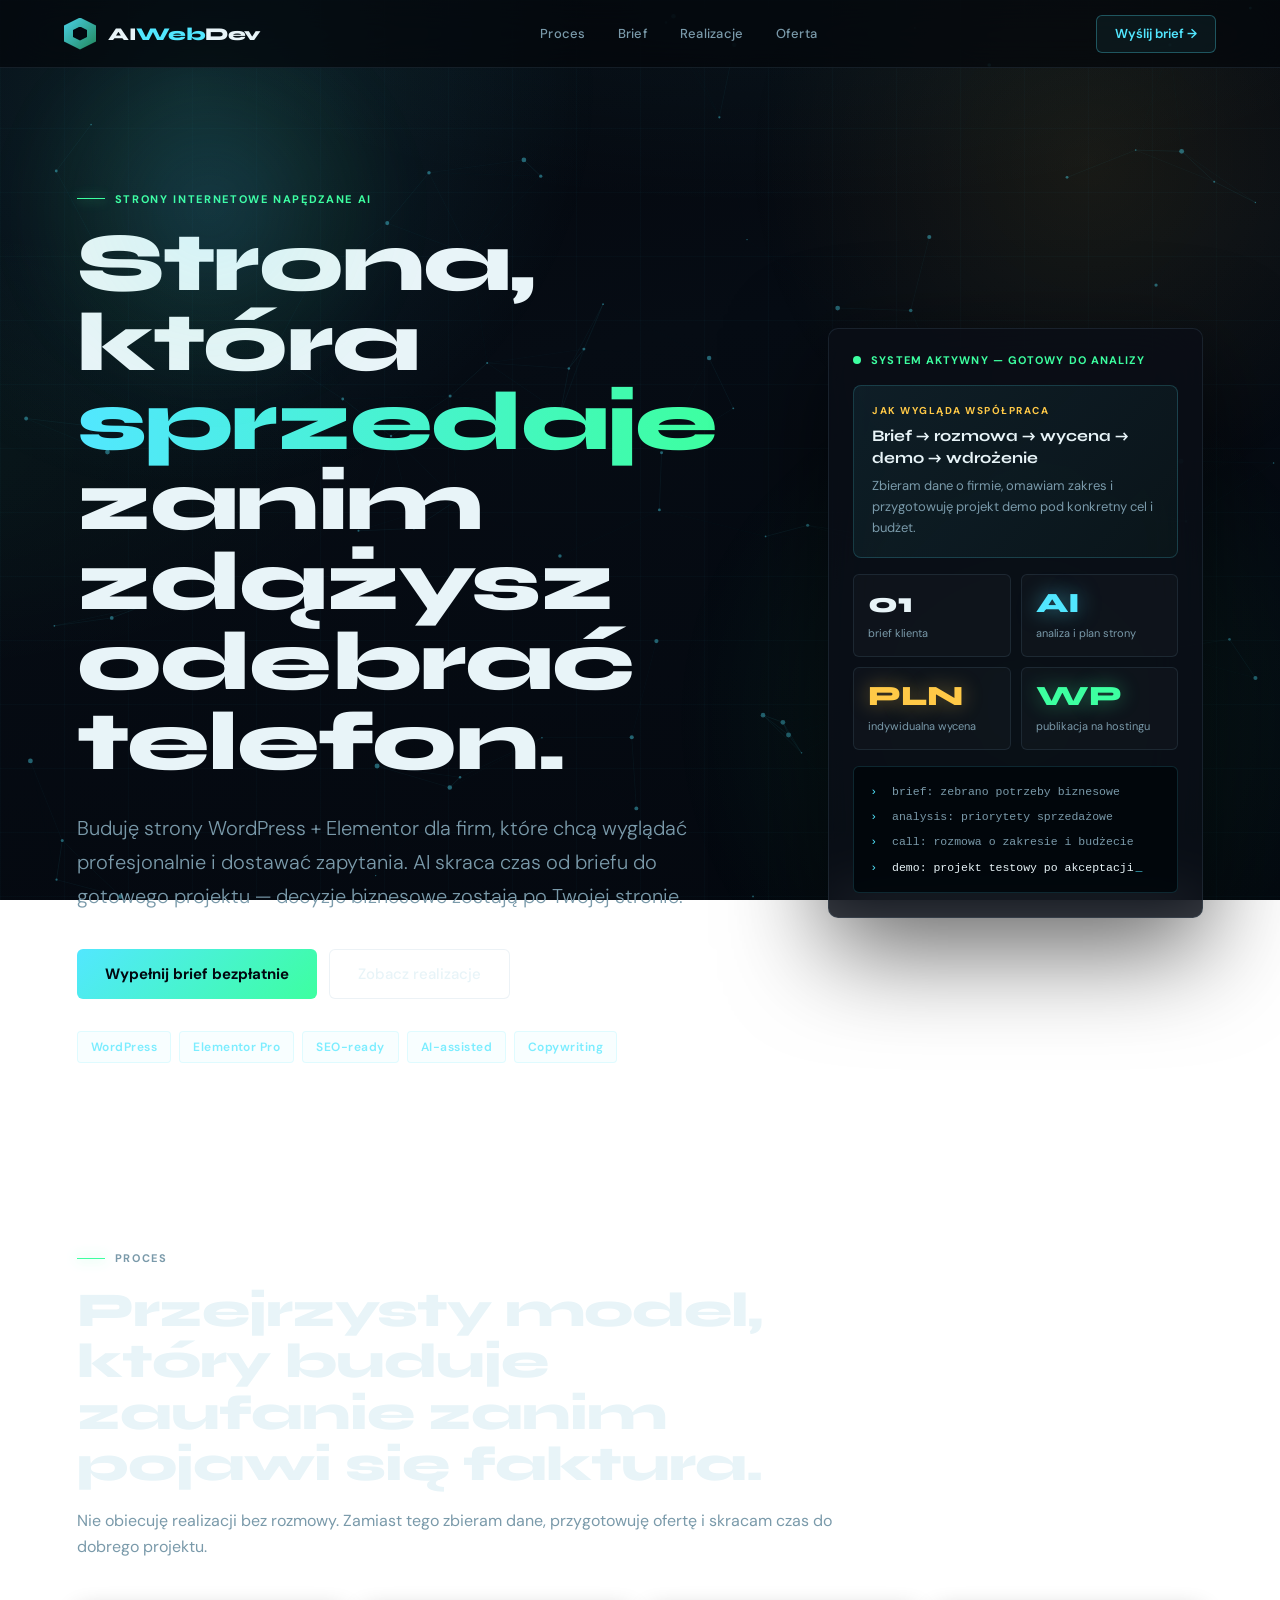
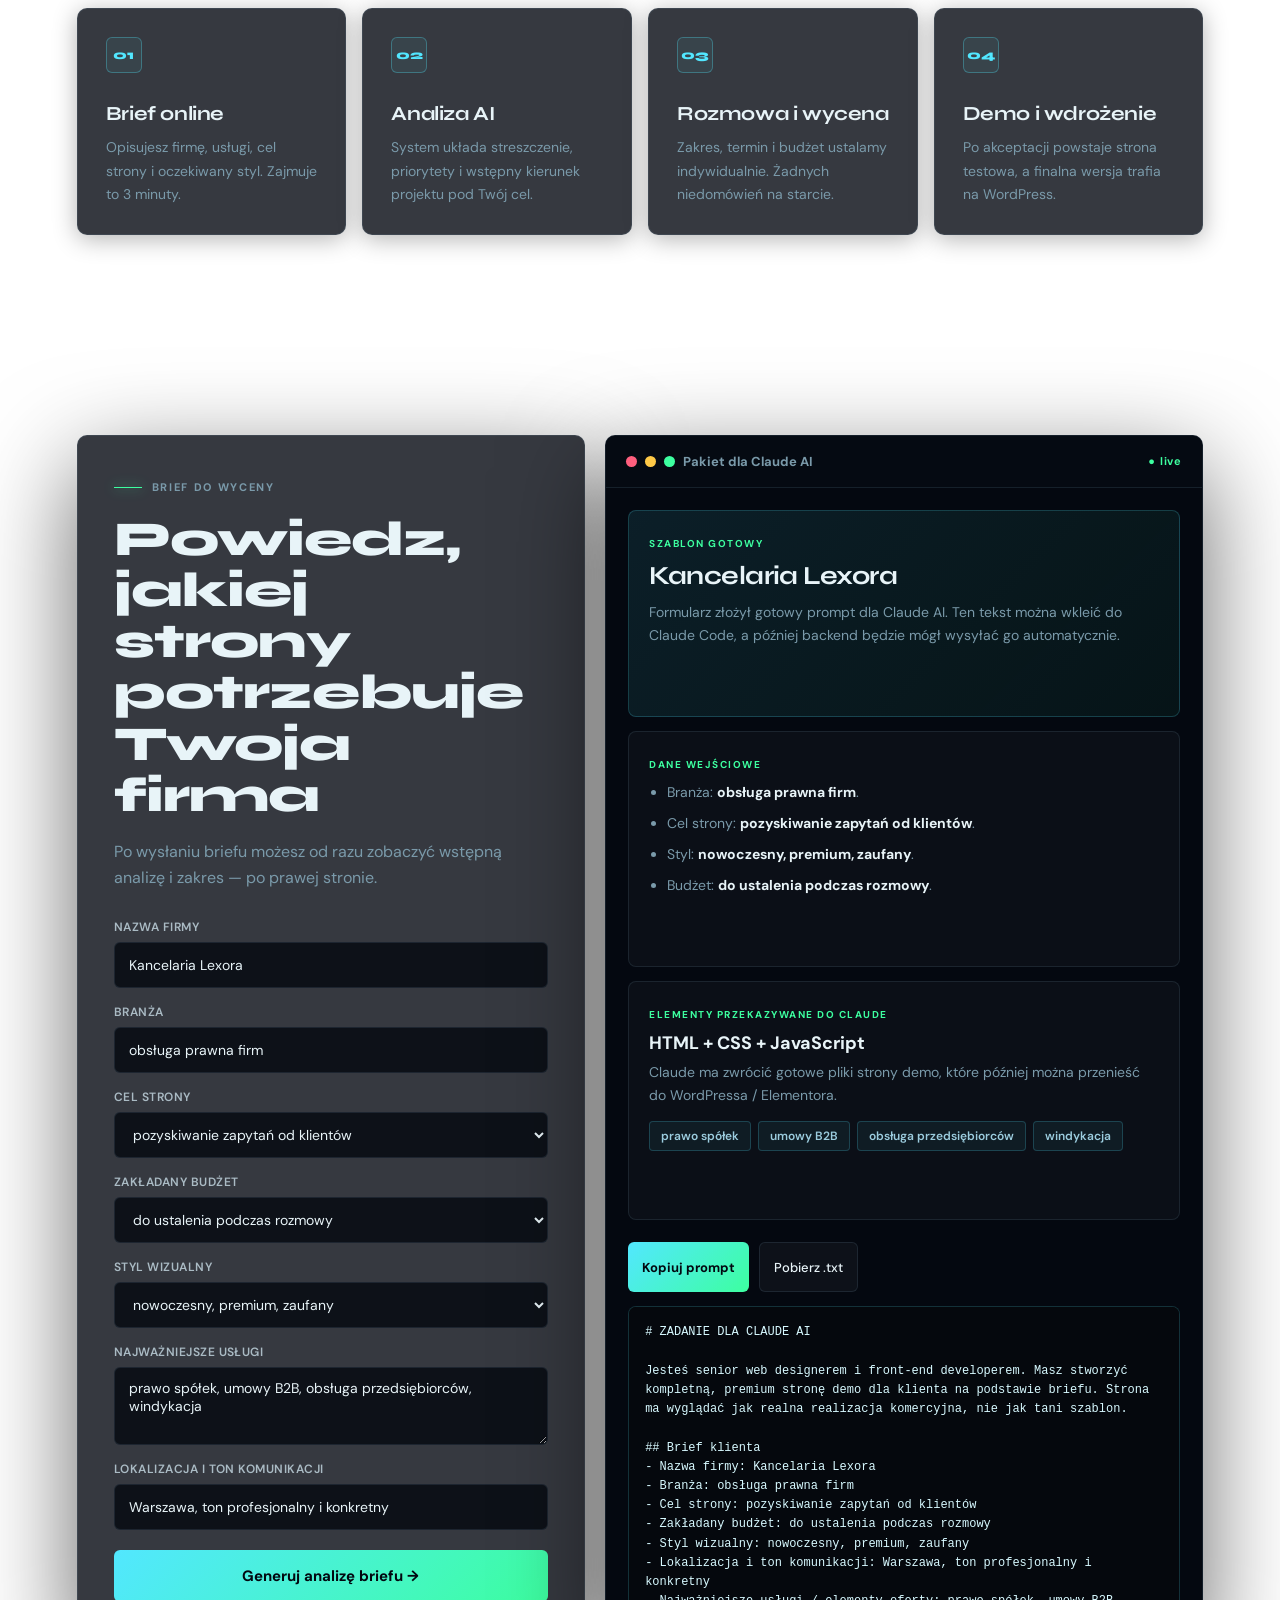
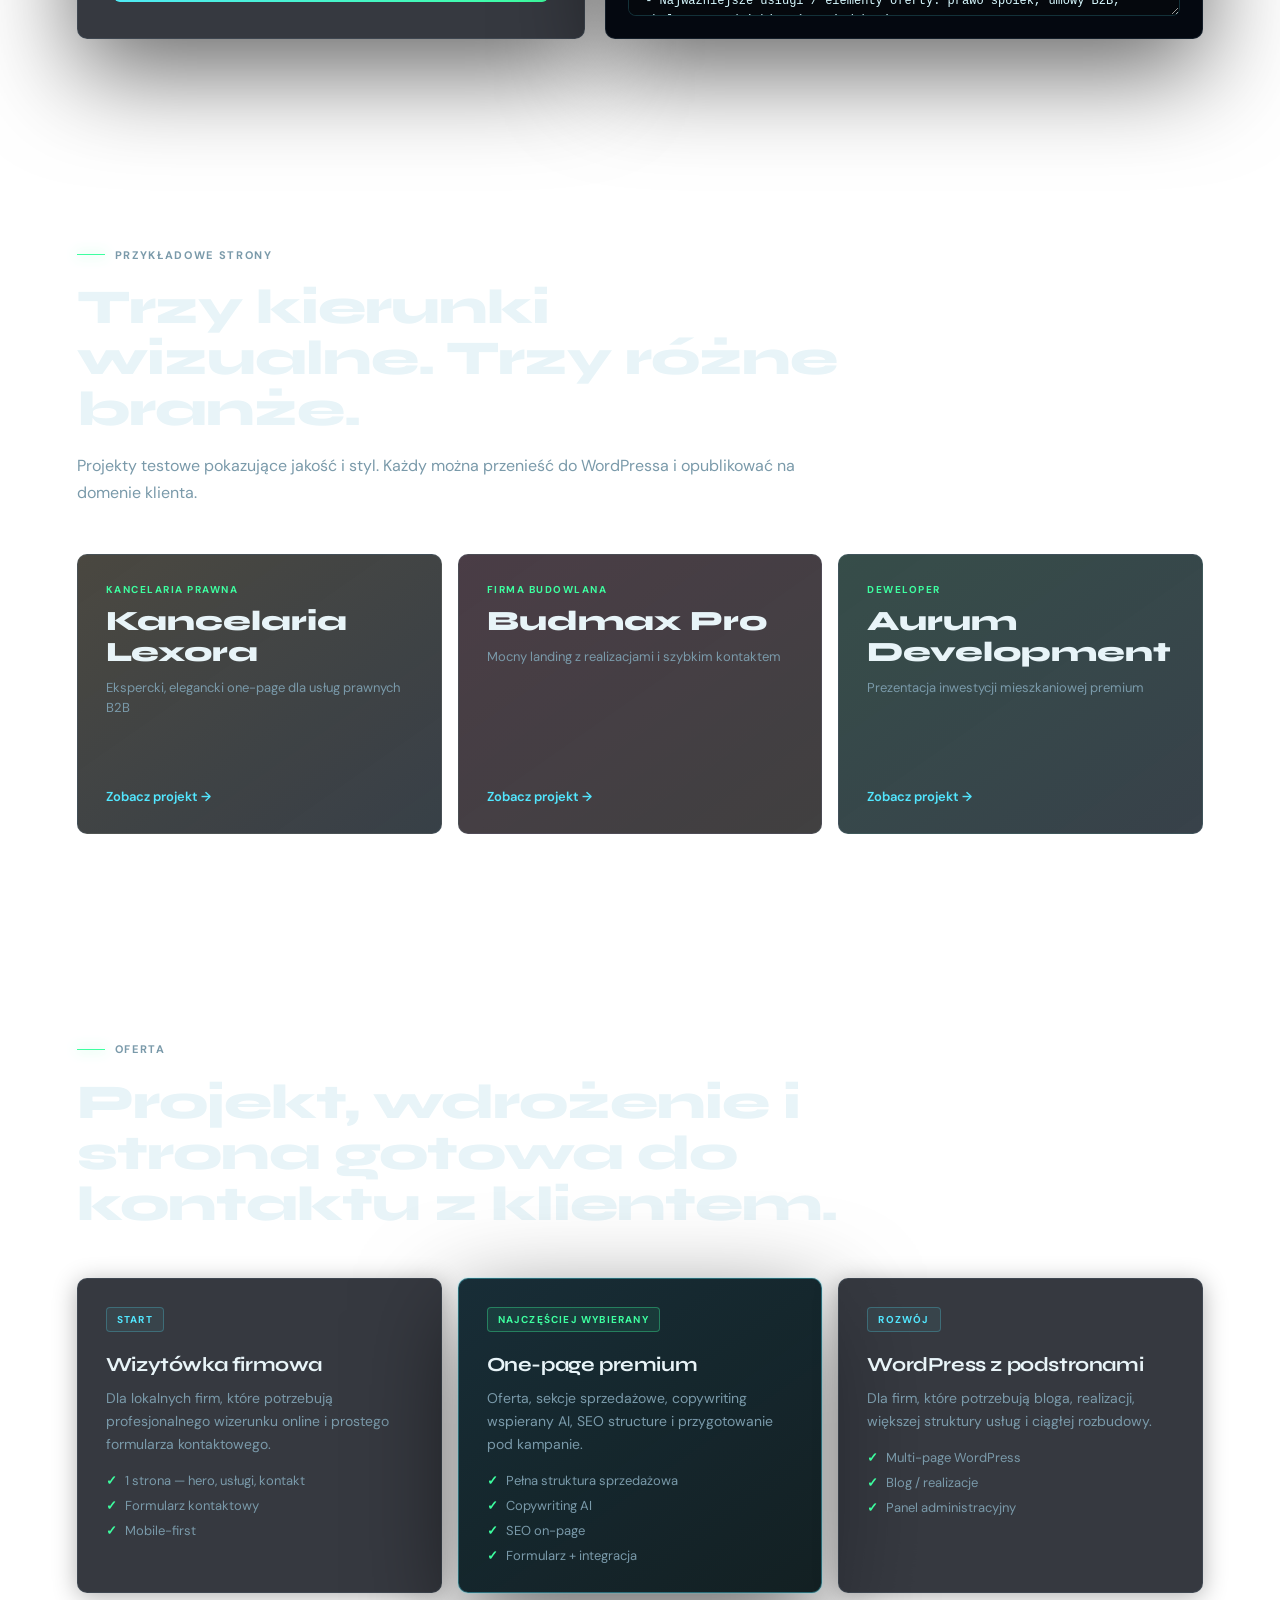
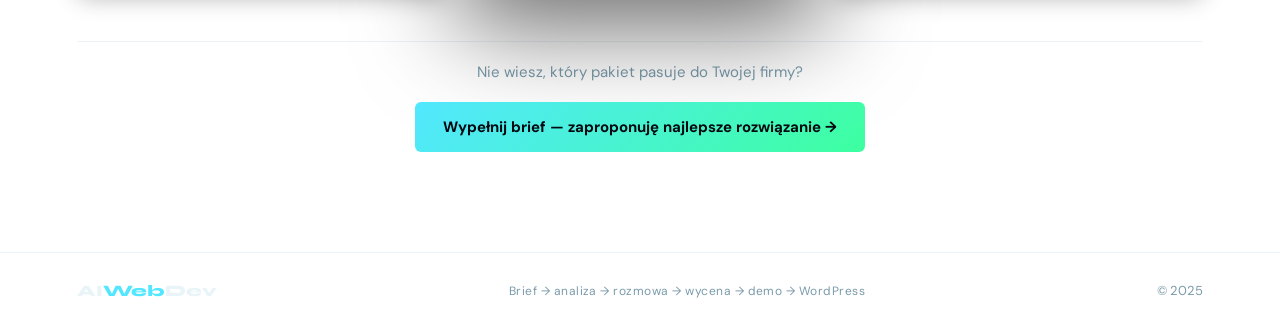
==== commit d850be8c: "Add Claude prompt templates for automated site generation" ====
--- a/index.html
+++ b/index.html
@@ -3,266 +3,281 @@
   <head>
     <meta charset="utf-8" />
     <meta name="viewport" content="width=device-width, initial-scale=1" />
-    <title>AI Web Developer - strony internetowe WordPress dla firm</title>
-    <meta
-      name="description"
-      content="Nowoczesne strony internetowe dla firm: WordPress, Elementor, SEO, copywriting i szybkie projekty demo wspierane AI."
-    />
+    <title>AI Web Developer — Strony internetowe z AI dla firm</title>
+    <meta name="description" content="Profesjonalne strony WordPress i Elementor wspierane AI. Brief, analiza, rozmowa, demo, wdrożenie." />
     <link rel="preconnect" href="https://fonts.googleapis.com" />
     <link rel="preconnect" href="https://fonts.gstatic.com" crossorigin />
-    <link
-      href="https://fonts.googleapis.com/css2?family=Inter:wght@400;500;600;700;800;900&display=swap"
-      rel="stylesheet"
-    />
+    <link href="https://fonts.googleapis.com/css2?family=Syne:wght@400;600;700;800&family=DM+Sans:wght@300;400;500&display=swap" rel="stylesheet" />
     <link rel="stylesheet" href="./styles.css" />
   </head>
   <body>
-    <div class="ambient" aria-hidden="true"></div>
-    <header class="site-header">
-      <a class="logo magnetic" href="#top" aria-label="AI Web Developer">
-        <span></span>
-        AI Web Developer
+    <canvas id="network" aria-hidden="true"></canvas>
+    <div class="cursor-glow" aria-hidden="true"></div>
+
+    <!-- NAV -->
+    <header class="topbar">
+      <a class="brand magnetic" href="#top" aria-label="AI Web Developer">
+        <span class="brand-mark">
+          <span class="brand-inner"></span>
+        </span>
+        <span class="brand-text">AI<em>Web</em>Dev</span>
       </a>
-      <nav aria-label="Główna nawigacja">
-        <a href="#work">Realizacje</a>
-        <a href="#process">Proces</a>
+      <nav class="nav" aria-label="Główna nawigacja">
+        <a href="#system">Proces</a>
+        <a href="#brief">Brief</a>
+        <a href="#portfolio">Realizacje</a>
         <a href="#offer">Oferta</a>
-        <a href="#brief">Brief</a>
       </nav>
-      <a class="button small magnetic" href="#brief">Zacznij wycenę</a>
+      <a class="ghost-button magnetic" href="#brief">Wyślij brief →</a>
     </header>
 
     <main id="top">
+
+      <!-- HERO -->
       <section class="hero">
         <div class="hero-copy reveal">
-          <p class="eyebrow">Strony internetowe z AI dla firm</p>
-          <h1>Projektuję strony, które wyglądają premium i pomagają sprzedawać usługę.</h1>
+          <p class="eyebrow">Strony internetowe napędzane AI</p>
+          <h1>Strona, która <span class="grad">sprzedaje</span> zanim zdążysz odebrać telefon.</h1>
           <p class="lead">
-            Tworzę nowoczesne strony WordPress i Elementor dla firm usługowych, lokalnych marek,
-            deweloperów, kancelarii i wykonawców. AI przyspiesza analizę briefu oraz pierwszą
-            koncepcję, ale finalny projekt jest dopracowany pod klienta, branżę i sprzedaż.
+            Buduję strony WordPress + Elementor dla firm, które chcą wyglądać profesjonalnie i dostawać zapytania. AI skraca czas od briefu do gotowego projektu — decyzje biznesowe zostają po Twojej stronie.
           </p>
           <div class="hero-actions">
-            <a class="button magnetic" href="#work">Zobacz przykłady</a>
-            <a class="button ghost magnetic" href="#brief">Wyślij brief</a>
-          </div>
-          <div class="cred-strip" aria-label="Zakres usług">
+            <a class="primary-button magnetic" href="#brief">Wypełnij brief bezpłatnie</a>
+            <a class="secondary-button magnetic" href="#portfolio">Zobacz realizacje</a>
+          </div>
+          <div class="trust-strip">
             <span>WordPress</span>
             <span>Elementor Pro</span>
-            <span>SEO</span>
+            <span>SEO-ready</span>
+            <span>AI-assisted</span>
             <span>Copywriting</span>
-            <span>Projekt demo</span>
-          </div>
-        </div>
-
-        <aside class="hero-showcase reveal" aria-label="Podgląd projektów">
-          <a class="showcase-card main-card" href="./gotowe-strony-klientow/aurum-development/index.html">
-            <img
-              src="https://images.unsplash.com/photo-1600607687920-4e2a09cf159d?auto=format&fit=crop&w=1200&q=82"
-              alt="Nowoczesny apartament premium"
-            />
-            <div>
-              <span>Najmocniejszy kierunek</span>
-              <strong>Aurum Development</strong>
-              <em>Strona inwestycji premium</em>
-            </div>
-          </a>
-          <div class="floating-note">
-            <strong>Brief -> demo -> WordPress</strong>
-            <span>Klient widzi kierunek, Ty sprzedajesz wdrożenie.</span>
+          </div>
+        </div>
+
+        <aside class="signal-panel tilt-card reveal" aria-label="Panel procesu">
+          <div class="status-row">
+            <span class="pulse"></span>
+            <span>System aktywny — gotowy do analizy</span>
+          </div>
+
+          <div class="deal-card">
+            <span class="deal-label">Jak wygląda współpraca</span>
+            <strong>Brief → rozmowa → wycena → demo → wdrożenie</strong>
+            <p>Zbieram dane o firmie, omawiam zakres i przygotowuję projekt demo pod konkretny cel i budżet.</p>
+          </div>
+
+          <div class="metric-grid">
+            <div class="metric-item">
+              <strong class="metric-num">01</strong>
+              <span>brief klienta</span>
+            </div>
+            <div class="metric-item">
+              <strong class="metric-num accent-cyan">AI</strong>
+              <span>analiza i plan strony</span>
+            </div>
+            <div class="metric-item">
+              <strong class="metric-num accent-amber">PLN</strong>
+              <span>indywidualna wycena</span>
+            </div>
+            <div class="metric-item">
+              <strong class="metric-num accent-mint">WP</strong>
+              <span>publikacja na hostingu</span>
+            </div>
+          </div>
+
+          <div class="terminal">
+            <span class="t-line"><em class="t-prompt">›</em> brief: zebrano potrzeby biznesowe</span>
+            <span class="t-line"><em class="t-prompt">›</em> analysis: priorytety sprzedażowe</span>
+            <span class="t-line"><em class="t-prompt">›</em> call: rozmowa o zakresie i budżecie</span>
+            <span class="t-line t-active"><em class="t-prompt">›</em> demo: projekt testowy po akceptacji<span class="cursor-blink">_</span></span>
           </div>
         </aside>
       </section>
 
-      <section class="metrics reveal">
-        <div>
-          <strong>3-7 dni</strong>
-          <span>na pierwszą wersję demo</span>
-        </div>
-        <div>
-          <strong>SEO</strong>
-          <span>struktura pod lokalne frazy i usługi</span>
-        </div>
-        <div>
-          <strong>WP</strong>
-          <span>wdrożenie na domenie i hostingu</span>
-        </div>
-        <div>
-          <strong>AI</strong>
-          <span>szybszy brief, copy i kierunek projektu</span>
-        </div>
-      </section>
-
-      <section id="work" class="work-section reveal">
-        <div class="section-head">
-          <p class="eyebrow">Przykładowe realizacje</p>
-          <h2>Każda branża potrzebuje innej energii, nie tego samego szablonu.</h2>
-          <p>
-            Poniżej są testowe strony pokazujące kierunki wizualne. Taki projekt można potem
-            przenieść do WordPressa, uzupełnić o treści klienta i przygotować do publikacji.
-          </p>
-        </div>
-        <div class="work-grid">
-          <a class="work-card featured magnetic" href="./gotowe-strony-klientow/aurum-development/index.html">
-            <img
-              src="https://images.unsplash.com/photo-1600607687920-4e2a09cf159d?auto=format&fit=crop&w=1200&q=82"
-              alt="Apartament premium"
-            />
-            <div>
-              <span>Deweloper</span>
-              <strong>Aurum Development</strong>
-              <em>Najbardziej dopracowany kierunek: premium, obraz, emocja i lead.</em>
-            </div>
-          </a>
-          <a class="work-card magnetic" href="./gotowe-strony-klientow/kancelaria-lexora/index.html">
-            <img
-              src="https://images.unsplash.com/photo-1589829545856-d10d557cf95f?auto=format&fit=crop&w=900&q=82"
-              alt="Wnętrze kancelarii"
-            />
-            <div>
-              <span>Kancelaria</span>
-              <strong>Kancelaria Lexora</strong>
-              <em>Ekspercki, spokojny projekt dla usług prawnych.</em>
-            </div>
-          </a>
-          <a class="work-card magnetic" href="./gotowe-strony-klientow/budmax-pro/index.html">
-            <img
-              src="https://images.unsplash.com/photo-1503387762-592deb58ef4e?auto=format&fit=crop&w=900&q=82"
-              alt="Plac budowy"
-            />
-            <div>
-              <span>Budownictwo</span>
-              <strong>Budmax Pro</strong>
-              <em>Mocniejszy landing dla wykonawcy i realizacji.</em>
-            </div>
-          </a>
-        </div>
-      </section>
-
-      <section id="process" class="process-section reveal">
-        <div class="section-head">
-          <p class="eyebrow">Proces współpracy</p>
-          <h2>Najpierw rozumiemy biznes, potem projektujemy stronę.</h2>
-        </div>
-        <ol class="process-list">
-          <li>
-            <span>01</span>
-            <strong>Brief i analiza</strong>
-            <p>Zbieram informacje o firmie, usługach, konkurencji, lokalizacji, materiałach i celu strony.</p>
-          </li>
-          <li>
-            <span>02</span>
-            <strong>Rozmowa i zakres</strong>
-            <p>Ustalamy, co ma powstać: wizytówka, one-page premium, strona z podstronami albo landing pod kampanię.</p>
-          </li>
-          <li>
-            <span>03</span>
-            <strong>Projekt demo</strong>
-            <p>Przygotowuję kierunek wizualny, strukturę sekcji, copy i styl, który można realnie pokazać klientowi.</p>
-          </li>
-          <li>
-            <span>04</span>
-            <strong>Wdrożenie WordPress</strong>
-            <p>Finalna wersja trafia na domenę, hosting i WordPress, z formularzem oraz podstawami SEO.</p>
-          </li>
-        </ol>
-      </section>
-
-      <section id="offer" class="offer-section reveal">
-        <div class="section-head">
-          <p class="eyebrow">Oferta</p>
-          <h2>Strona dopasowana do tego, co firma chce sprzedawać.</h2>
-        </div>
-        <div class="offer-grid">
-          <article>
-            <span>Start</span>
-            <h3>Strona wizytówkowa</h3>
-            <p>Dla firm, które potrzebują profesjonalnej obecności online, formularza i jasnej prezentacji usług.</p>
-          </article>
-          <article class="highlight">
-            <span>Najczęściej</span>
-            <h3>One-page premium</h3>
-            <p>Struktura sprzedażowa, mocne sekcje, copywriting, SEO i projekt gotowy do rozmów z klientami.</p>
-          </article>
-          <article>
-            <span>Rozbudowa</span>
-            <h3>WordPress z podstronami</h3>
-            <p>Dla firm z większą ofertą, realizacjami, blogiem, lokalnym SEO albo kilkoma grupami klientów.</p>
-          </article>
-        </div>
-      </section>
-
-      <section id="brief" class="brief-section reveal">
-        <div class="brief-form">
-          <div class="section-head compact">
+      <!-- PROCESS -->
+      <section id="system" class="band reveal">
+        <div class="section-heading">
+          <p class="eyebrow">Proces</p>
+          <h2>Przejrzysty model, który buduje zaufanie zanim pojawi się faktura.</h2>
+          <p>Nie obiecuję realizacji bez rozmowy. Zamiast tego zbieram dane, przygotowuję ofertę i skracam czas do dobrego projektu.</p>
+        </div>
+        <div class="workflow">
+          <article class="tilt-card">
+            <span class="step-num">01</span>
+            <h3>Brief online</h3>
+            <p>Opisujesz firmę, usługi, cel strony i oczekiwany styl. Zajmuje to 3 minuty.</p>
+          </article>
+          <article class="tilt-card">
+            <span class="step-num">02</span>
+            <h3>Analiza AI</h3>
+            <p>System układa streszczenie, priorytety i wstępny kierunek projektu pod Twój cel.</p>
+          </article>
+          <article class="tilt-card">
+            <span class="step-num">03</span>
+            <h3>Rozmowa i wycena</h3>
+            <p>Zakres, termin i budżet ustalamy indywidualnie. Żadnych niedomówień na starcie.</p>
+          </article>
+          <article class="tilt-card">
+            <span class="step-num">04</span>
+            <h3>Demo i wdrożenie</h3>
+            <p>Po akceptacji powstaje strona testowa, a finalna wersja trafia na WordPress.</p>
+          </article>
+        </div>
+      </section>
+
+      <!-- BRIEF GENERATOR -->
+      <section id="brief" class="generator-layout">
+        <div class="form-panel reveal">
+          <div class="section-heading compact">
             <p class="eyebrow">Brief do wyceny</p>
-            <h2>Opisz firmę, a ja przygotuję kierunek rozmowy i zakres strony.</h2>
-            <p>
-              Ten formularz jest punktem startu. Pomaga szybko ocenić, jaką stronę warto zaproponować,
-              jak mówić o ofercie klienta i jaki zakres będzie sensowny finansowo.
-            </p>
+            <h2>Powiedz, jakiej strony potrzebuje Twoja firma</h2>
+            <p>Po wysłaniu briefu możesz od razu zobaczyć wstępną analizę i zakres — po prawej stronie.</p>
           </div>
           <form id="briefForm">
             <label>
               Nazwa firmy
-              <input name="company" placeholder="np. Aurum Development" value="Aurum Development" />
+              <input name="company" placeholder="np. Kancelaria Lexora" value="Kancelaria Lexora" />
             </label>
             <label>
               Branża
-              <input name="industry" placeholder="np. deweloper, kancelaria, budownictwo" value="deweloper mieszkaniowy premium" />
+              <input name="industry" placeholder="np. prawo, budownictwo, deweloper" value="obsługa prawna firm" />
             </label>
             <label>
               Cel strony
               <select name="goal">
                 <option>pozyskiwanie zapytań od klientów</option>
-                <option>prezentacja inwestycji lub realizacji</option>
                 <option>budowa eksperckiego wizerunku</option>
                 <option>sprzedaż usług premium</option>
+                <option>prezentacja inwestycji lub realizacji</option>
               </select>
             </label>
             <label>
               Zakładany budżet
               <select name="budget">
                 <option>do ustalenia podczas rozmowy</option>
-                <option>1500-3000 PLN</option>
-                <option>3000-6000 PLN</option>
+                <option>1500–3000 PLN</option>
+                <option>3000–6000 PLN</option>
                 <option>6000+ PLN</option>
               </select>
             </label>
             <label>
               Styl wizualny
               <select name="style">
-                <option>premium, świeży, zaufany</option>
+                <option>nowoczesny, premium, zaufany</option>
                 <option>minimalistyczny i technologiczny</option>
                 <option>elegancki i ekspercki</option>
                 <option>dynamiczny i sprzedażowy</option>
               </select>
             </label>
             <label>
-              Najważniejsze usługi lub elementy oferty
-              <textarea name="services" rows="4">apartamenty premium, lokalizacja, układy mieszkań, formularz zapytania</textarea>
+              Najważniejsze usługi
+              <textarea name="services" rows="3">prawo spółek, umowy B2B, obsługa przedsiębiorców, windykacja</textarea>
             </label>
             <label>
               Lokalizacja i ton komunikacji
-              <input name="tone" value="Warszawa, ton premium i konkretny" />
-            </label>
-            <button class="button submit magnetic" type="submit">Przygotuj analizę briefu</button>
+              <input name="tone" value="Warszawa, ton profesjonalny i konkretny" />
+            </label>
+            <button class="primary-button submit magnetic" type="submit">Generuj analizę briefu →</button>
           </form>
         </div>
 
-        <aside class="brief-panel">
-          <div class="panel-header">
-            <span></span>
-            <strong>Analiza przed rozmową</strong>
+        <div id="demo" class="preview-panel reveal">
+          <div class="preview-header">
+            <span class="dot red"></span>
+            <span class="dot yellow"></span>
+            <span class="dot green"></span>
+            <strong>Pakiet dla Claude AI</strong>
+            <span class="preview-status" id="previewStatus">● live</span>
           </div>
           <div id="briefPreview" class="brief-preview" aria-live="polite"></div>
-        </aside>
-      </section>
+          <div class="prompt-actions">
+            <button class="primary-button small-action" id="copyPrompt" type="button">Kopiuj prompt</button>
+            <button class="secondary-button small-action" id="downloadPrompt" type="button">Pobierz .txt</button>
+          </div>
+          <textarea id="claudePrompt" class="claude-prompt" readonly aria-label="Prompt dla Claude AI"></textarea>
+        </div>
+      </section>
+
+      <!-- PORTFOLIO -->
+      <section id="portfolio" class="client-sites reveal">
+        <div class="section-heading">
+          <p class="eyebrow">Przykładowe strony</p>
+          <h2>Trzy kierunki wizualne. Trzy różne branże.</h2>
+          <p>Projekty testowe pokazujące jakość i styl. Każdy można przenieść do WordPressa i opublikować na domenie klienta.</p>
+        </div>
+        <div class="portfolio-grid">
+          <a class="client-preview law magnetic tilt-card" href="./gotowe-strony-klientow/kancelaria-lexora/index.html">
+            <div class="preview-tag">Kancelaria prawna</div>
+            <strong class="preview-title">Kancelaria Lexora</strong>
+            <em class="preview-desc">Ekspercki, elegancki one-page dla usług prawnych B2B</em>
+            <span class="preview-cta">Zobacz projekt →</span>
+          </a>
+          <a class="client-preview build magnetic tilt-card" href="./gotowe-strony-klientow/budmax-pro/index.html">
+            <div class="preview-tag">Firma budowlana</div>
+            <strong class="preview-title">Budmax Pro</strong>
+            <em class="preview-desc">Mocny landing z realizacjami i szybkim kontaktem</em>
+            <span class="preview-cta">Zobacz projekt →</span>
+          </a>
+          <a class="client-preview dev magnetic tilt-card" href="./gotowe-strony-klientow/aurum-development/index.html">
+            <div class="preview-tag">Deweloper</div>
+            <strong class="preview-title">Aurum Development</strong>
+            <em class="preview-desc">Prezentacja inwestycji mieszkaniowej premium</em>
+            <span class="preview-cta">Zobacz projekt →</span>
+          </a>
+        </div>
+      </section>
+
+      <!-- OFFER -->
+      <section id="offer" class="sales-band reveal">
+        <div class="section-heading">
+          <p class="eyebrow">Oferta</p>
+          <h2>Projekt, wdrożenie i strona gotowa do kontaktu z klientem.</h2>
+        </div>
+        <div class="sales-grid">
+          <article class="money-card tilt-card">
+            <span class="tier-label">Start</span>
+            <h3>Wizytówka firmowa</h3>
+            <p>Dla lokalnych firm, które potrzebują profesjonalnego wizerunku online i prostego formularza kontaktowego.</p>
+            <ul class="card-features">
+              <li>1 strona — hero, usługi, kontakt</li>
+              <li>Formularz kontaktowy</li>
+              <li>Mobile-first</li>
+            </ul>
+          </article>
+          <article class="money-card tilt-card featured">
+            <span class="tier-label featured-label">Najczęściej wybierany</span>
+            <h3>One-page premium</h3>
+            <p>Oferta, sekcje sprzedażowe, copywriting wspierany AI, SEO structure i przygotowanie pod kampanie.</p>
+            <ul class="card-features">
+              <li>Pełna struktura sprzedażowa</li>
+              <li>Copywriting AI</li>
+              <li>SEO on-page</li>
+              <li>Formularz + integracja</li>
+            </ul>
+          </article>
+          <article class="money-card tilt-card">
+            <span class="tier-label">Rozwój</span>
+            <h3>WordPress z podstronami</h3>
+            <p>Dla firm, które potrzebują bloga, realizacji, większej struktury usług i ciągłej rozbudowy.</p>
+            <ul class="card-features">
+              <li>Multi-page WordPress</li>
+              <li>Blog / realizacje</li>
+              <li>Panel administracyjny</li>
+            </ul>
+          </article>
+        </div>
+        <div class="offer-cta reveal">
+          <p>Nie wiesz, który pakiet pasuje do Twojej firmy?</p>
+          <a class="primary-button magnetic" href="#brief">Wypełnij brief — zaproponuję najlepsze rozwiązanie →</a>
+        </div>
+      </section>
+
     </main>
 
     <footer>
-      <span>AI Web Developer</span>
-      <span>Strony WordPress, Elementor, SEO i projekty demo wspierane AI.</span>
+      <span class="footer-brand">AI<em>Web</em>Dev</span>
+      <span class="footer-flow">Brief → analiza → rozmowa → wycena → demo → WordPress</span>
+      <span class="footer-copy">© 2025</span>
     </footer>
 
     <script src="./script.js"></script>
--- a/styles.css
+++ b/styles.css
@@ -1,718 +1,852 @@
 :root {
-  --bg: #f4f7f5;
-  --paper: #fffdf8;
-  --ink: #0d1a1a;
-  --muted: #60706d;
-  --line: #d8e3df;
-  --green: #1c6b5a;
-  --gold: #c59a52;
-  --blue: #1f5eff;
-  --dark: #071313;
-  --shadow: 0 26px 90px rgba(13, 26, 26, 0.12);
+  --bg: #04060a;
+  --panel: rgba(10, 14, 22, 0.82);
+  --panel-strong: rgba(7, 10, 18, 0.96);
+  --line: rgba(120, 160, 190, 0.14);
+  --line-hot: rgba(82, 231, 255, 0.5);
+  --text: #e8f4f8;
+  --muted: #7a9aaa;
+  --cyan: #52e7ff;
+  --mint: #3dffa0;
+  --amber: #ffc947;
+  --rose: #ff5f7e;
+  --ink: #020810;
+  --shadow: 0 32px 100px rgba(0,0,0,0.6);
   --mx: 50vw;
   --my: 30vh;
-}
-
-* {
-  box-sizing: border-box;
-}
-
-html {
-  scroll-behavior: smooth;
-}
+  --radius: 6px;
+  --font-head: 'Syne', sans-serif;
+  --font-body: 'DM Sans', sans-serif;
+}
+
+*, *::before, *::after { box-sizing: border-box; }
+html { scroll-behavior: smooth; }
 
 body {
   margin: 0;
-  color: var(--ink);
+  min-height: 100vh;
   background:
-    radial-gradient(circle at var(--mx) var(--my), rgba(31, 94, 255, 0.08), transparent 24rem),
-    linear-gradient(180deg, #fbfdfb, var(--bg));
-  font-family: Inter, system-ui, -apple-system, BlinkMacSystemFont, "Segoe UI", sans-serif;
+    radial-gradient(ellipse 100% 60% at 60% -10%, rgba(82,231,255,0.07) 0%, transparent 55%),
+    radial-gradient(ellipse 80% 50% at -10% 50%, rgba(61,255,160,0.05) 0%, transparent 50%),
+    linear-gradient(170deg, #04060c 0%, #060c14 40%, #04080f 100%);
+  background-attachment: fixed;
+  color: var(--text);
+  font-family: var(--font-body);
+  font-size: 16px;
   letter-spacing: 0;
   overflow-x: hidden;
 }
 
-.ambient {
+/* subtle grid */
+body::after {
+  content: '';
+  position: fixed;
+  inset: 0;
+  z-index: -3;
+  background-image:
+    linear-gradient(rgba(82,231,255,0.025) 1px, transparent 1px),
+    linear-gradient(90deg, rgba(82,231,255,0.025) 1px, transparent 1px);
+  background-size: 64px 64px;
+  pointer-events: none;
+}
+
+/* ambient light blobs */
+body::before {
+  content: '';
+  position: fixed;
+  inset: 0;
+  z-index: -2;
+  background:
+    radial-gradient(circle at 15% 10%, rgba(82,231,255,0.13) 0%, transparent 30%),
+    radial-gradient(circle at 85% 18%, rgba(255,201,71,0.08) 0%, transparent 26%),
+    radial-gradient(circle at 80% 80%, rgba(61,255,160,0.09) 0%, transparent 28%);
+  pointer-events: none;
+}
+
+#network {
   position: fixed;
   inset: 0;
   z-index: -1;
+  opacity: 0.55;
+}
+
+.cursor-glow {
+  position: fixed;
+  top: 0; left: 0;
+  z-index: 0;
+  width: 420px;
+  height: 420px;
   pointer-events: none;
-  background:
-    linear-gradient(90deg, rgba(13, 26, 26, 0.035) 1px, transparent 1px),
-    linear-gradient(rgba(13, 26, 26, 0.035) 1px, transparent 1px),
-    radial-gradient(circle at 78% 8%, rgba(197, 154, 82, 0.16), transparent 24rem),
-    radial-gradient(circle at 12% 18%, rgba(28, 107, 90, 0.12), transparent 22rem);
-  background-size: 56px 56px, 56px 56px, auto, auto;
-  mask-image: linear-gradient(to bottom, #000, transparent 86%);
-}
-
-a {
-  color: inherit;
-  text-decoration: none;
-}
-
-.site-header {
+  border-radius: 50%;
+  background: radial-gradient(circle, rgba(82,231,255,0.14), rgba(61,255,160,0.05) 40%, transparent 68%);
+  filter: blur(24px);
+  transition: transform 100ms ease-out;
+}
+
+a { color: inherit; text-decoration: none; }
+
+/* ─── TOPBAR ─── */
+.topbar {
   position: sticky;
   top: 0;
-  z-index: 20;
+  z-index: 50;
   display: flex;
   align-items: center;
   justify-content: space-between;
-  gap: 22px;
-  padding: 18px clamp(20px, 6vw, 86px);
+  gap: 24px;
+  padding: 0 clamp(20px, 5vw, 80px);
+  height: 68px;
   border-bottom: 1px solid var(--line);
-  background: rgba(244, 247, 245, 0.78);
-  backdrop-filter: blur(18px);
-}
-
-.logo {
+  background: rgba(4,6,10,0.7);
+  backdrop-filter: blur(24px);
+}
+
+.brand {
+  display: flex;
+  align-items: center;
+  gap: 12px;
+  font-family: var(--font-head);
+  font-weight: 800;
+  font-size: 18px;
+  letter-spacing: -0.02em;
+  transition: opacity 200ms;
+}
+.brand:hover { opacity: 0.85; }
+
+.brand-text em { font-style: normal; color: var(--cyan); }
+
+.brand-mark {
+  position: relative;
+  width: 32px;
+  height: 32px;
+  background: linear-gradient(135deg, rgba(82,231,255,0.9), rgba(61,255,160,0.5));
+  clip-path: polygon(50% 0%, 100% 25%, 100% 75%, 50% 100%, 0% 75%, 0% 25%);
+  display: flex;
+  align-items: center;
+  justify-content: center;
+}
+.brand-inner {
+  width: 14px;
+  height: 14px;
+  background: var(--ink);
+  clip-path: polygon(50% 0%, 100% 25%, 100% 75%, 50% 100%, 0% 75%, 0% 25%);
+}
+
+.nav {
+  display: flex;
+  align-items: center;
+  gap: 4px;
+}
+
+.nav a {
+  position: relative;
+  padding: 8px 14px;
+  color: var(--muted);
+  font-size: 13px;
+  font-weight: 500;
+  letter-spacing: 0.02em;
+  transition: color 200ms;
+  border-radius: var(--radius);
+}
+.nav a:hover { color: var(--text); background: rgba(255,255,255,0.04); }
+
+.ghost-button {
   display: inline-flex;
   align-items: center;
-  gap: 10px;
+  justify-content: center;
+  height: 38px;
+  padding: 0 18px;
+  color: var(--cyan);
+  font-size: 13px;
+  font-weight: 600;
+  border: 1px solid rgba(82,231,255,0.3);
+  border-radius: var(--radius);
+  background: rgba(82,231,255,0.06);
+  transition: all 200ms;
+}
+.ghost-button:hover {
+  background: rgba(82,231,255,0.12);
+  border-color: rgba(82,231,255,0.6);
+  box-shadow: 0 0 20px rgba(82,231,255,0.15);
+}
+
+/* ─── BUTTONS ─── */
+.primary-button, .secondary-button {
+  position: relative;
+  display: inline-flex;
+  align-items: center;
+  justify-content: center;
+  height: 50px;
+  padding: 0 28px;
+  font-family: var(--font-body);
+  font-size: 15px;
+  font-weight: 500;
+  border-radius: var(--radius);
+  transition: all 220ms ease;
+  overflow: hidden;
+  cursor: pointer;
+}
+
+.primary-button {
+  background: linear-gradient(135deg, var(--cyan) 0%, var(--mint) 100%);
+  color: var(--ink);
+  font-weight: 700;
+  border: none;
+  box-shadow: 0 0 0 0 rgba(82,231,255,0.4);
+}
+.primary-button:hover {
+  transform: translateY(-2px);
+  box-shadow: 0 8px 40px rgba(82,231,255,0.35), 0 0 0 1px rgba(82,231,255,0.5);
+}
+.primary-button:active { transform: translateY(0); }
+
+.primary-button::before {
+  content: '';
+  position: absolute;
+  inset: 0;
+  background: linear-gradient(115deg, transparent 20%, rgba(255,255,255,0.45), transparent 50%);
+  transform: translateX(-100%);
+  transition: transform 0s;
+}
+.primary-button:hover::before {
+  animation: shine 700ms ease forwards;
+}
+
+.secondary-button {
+  color: var(--text);
+  border: 1px solid var(--line);
+  background: rgba(255,255,255,0.04);
+}
+.secondary-button:hover {
+  border-color: rgba(82,231,255,0.3);
+  background: rgba(82,231,255,0.06);
+  transform: translateY(-2px);
+}
+
+/* ─── TYPOGRAPHY ─── */
+h1, h2, h3 { font-family: var(--font-head); margin-top: 0; letter-spacing: -0.02em; }
+
+h1 {
+  font-size: clamp(44px, 6.5vw, 96px);
+  line-height: 0.96;
+  font-weight: 800;
+  margin-bottom: 28px;
+}
+h2 {
+  font-size: clamp(28px, 3.8vw, 52px);
+  line-height: 1.05;
+  font-weight: 800;
+  margin-bottom: 18px;
+}
+h3 {
   font-size: 20px;
-  font-weight: 900;
-  transition: transform 180ms ease;
-}
-
-.logo span {
-  width: 28px;
-  height: 28px;
-  border-radius: 8px;
-  background: linear-gradient(135deg, var(--green), var(--blue));
-  box-shadow: 0 12px 30px rgba(28, 107, 90, 0.18);
-}
-
-nav {
-  display: flex;
-  align-items: center;
-  gap: 22px;
-  color: var(--muted);
-  font-size: 14px;
-  font-weight: 800;
-}
-
-nav a {
-  position: relative;
-  padding: 8px 0;
-}
-
-nav a::after {
-  content: "";
-  position: absolute;
-  left: 0;
-  right: 0;
-  bottom: 0;
-  height: 2px;
-  background: var(--green);
-  transform: scaleX(0);
-  transform-origin: left;
-  transition: transform 180ms ease;
-}
-
-nav a:hover::after {
-  transform: scaleX(1);
-}
-
-.button {
-  display: inline-flex;
-  align-items: center;
-  justify-content: center;
-  min-height: 50px;
-  padding: 0 22px;
-  border: 0;
-  border-radius: 8px;
-  color: #fff;
-  background: var(--green);
-  font-weight: 900;
-  transition: transform 180ms ease, box-shadow 180ms ease, background 180ms ease;
-}
-
-.button:hover {
-  transform: translateY(-2px);
-  box-shadow: 0 18px 42px rgba(28, 107, 90, 0.18);
-  background: #155749;
-}
-
-.button.small {
-  min-height: 42px;
-  padding: 0 16px;
-  font-size: 14px;
-}
-
-.button.ghost {
-  color: var(--green);
-  border: 1px solid var(--line);
-  background: rgba(255, 255, 255, 0.62);
-}
-
-.hero {
-  display: grid;
-  grid-template-columns: minmax(0, 1fr) minmax(360px, 0.72fr);
-  gap: clamp(32px, 6vw, 86px);
-  align-items: center;
-  min-height: calc(100vh - 85px);
-  padding: 86px clamp(20px, 6vw, 86px) 70px;
+  font-weight: 700;
+  margin-bottom: 10px;
+}
+p { margin-top: 0; }
+
+.grad {
+  background: linear-gradient(90deg, var(--cyan), var(--mint));
+  -webkit-background-clip: text;
+  -webkit-text-fill-color: transparent;
+  background-clip: text;
 }
 
 .eyebrow {
   display: inline-flex;
   align-items: center;
   gap: 10px;
-  margin: 0 0 16px;
-  color: var(--gold);
-  font-size: 12px;
-  font-weight: 900;
+  margin: 0 0 18px;
+  color: var(--mint);
+  font-size: 11px;
+  font-weight: 700;
+  letter-spacing: 0.15em;
   text-transform: uppercase;
 }
-
 .eyebrow::before {
-  content: "";
-  width: 34px;
+  content: '';
+  width: 28px;
   height: 1px;
-  background: var(--gold);
-}
-
-h1,
-h2,
-h3,
-p {
-  margin-top: 0;
-}
-
-h1 {
-  max-width: 1020px;
-  margin-bottom: 24px;
-  font-size: clamp(48px, 7.2vw, 104px);
-  line-height: 0.94;
-}
-
-h2 {
-  margin-bottom: 18px;
-  font-size: clamp(34px, 5vw, 66px);
-  line-height: 1;
-}
-
-h3 {
-  margin-bottom: 10px;
-  font-size: 23px;
-}
-
-.lead,
-.section-head p,
-.brief-form p,
-.brief-card p,
-.brief-card li,
-.offer-grid p,
-.process-list p,
-.work-card em {
+  background: var(--mint);
+  box-shadow: 0 0 12px rgba(61,255,160,0.8);
+}
+
+.lead {
+  font-size: clamp(16px, 1.8vw, 20px);
+  line-height: 1.7;
   color: var(--muted);
-  line-height: 1.68;
-}
-
-.lead {
-  max-width: 760px;
-  font-size: 18px;
-}
-
-.hero-actions,
-.cred-strip {
+  max-width: 660px;
+  font-weight: 300;
+}
+
+/* ─── HERO ─── */
+.hero {
+  display: grid;
+  grid-template-columns: minmax(0, 1.1fr) minmax(320px, 0.6fr);
+  align-items: center;
+  gap: clamp(32px, 5vw, 72px);
+  min-height: calc(100vh - 68px);
+  padding: clamp(60px, 9vw, 120px) clamp(20px, 6vw, 80px) 80px;
+}
+
+.hero-actions {
   display: flex;
   flex-wrap: wrap;
   gap: 12px;
-}
-
-.hero-actions {
+  margin-top: 36px;
+}
+
+.trust-strip {
+  display: flex;
+  flex-wrap: wrap;
+  gap: 8px;
   margin-top: 32px;
 }
-
-.cred-strip {
-  margin-top: 30px;
-}
-
-.cred-strip span {
-  padding: 10px 12px;
+.trust-strip span {
+  padding: 7px 13px;
+  font-size: 12px;
+  font-weight: 600;
+  color: rgba(82,231,255,0.75);
+  border: 1px solid rgba(82,231,255,0.15);
+  border-radius: 4px;
+  background: rgba(82,231,255,0.04);
+  letter-spacing: 0.04em;
+}
+
+/* ─── SIGNAL PANEL ─── */
+.signal-panel {
+  border-radius: 10px;
   border: 1px solid var(--line);
+  background: var(--panel);
+  backdrop-filter: blur(28px);
+  padding: 24px;
+  box-shadow: var(--shadow);
+}
+
+.status-row {
+  display: flex;
+  align-items: center;
+  gap: 10px;
+  color: var(--mint);
+  font-size: 11px;
+  font-weight: 700;
+  letter-spacing: 0.1em;
+  text-transform: uppercase;
+  margin-bottom: 18px;
+}
+
+.pulse {
+  width: 8px;
+  height: 8px;
+  border-radius: 50%;
+  background: var(--mint);
+  box-shadow: 0 0 0 0 rgba(61,255,160,0.7);
+  animation: pulse 2s infinite;
+  flex-shrink: 0;
+}
+
+.deal-card {
+  padding: 18px;
+  border: 1px solid rgba(82,231,255,0.18);
   border-radius: 8px;
+  background: linear-gradient(135deg, rgba(82,231,255,0.08), rgba(61,255,160,0.03));
+  margin-bottom: 16px;
+}
+.deal-label {
+  display: block;
+  margin-bottom: 8px;
+  color: var(--amber);
+  font-size: 10px;
+  font-weight: 700;
+  letter-spacing: 0.15em;
+  text-transform: uppercase;
+}
+.deal-card strong {
+  display: block;
+  font-family: var(--font-head);
+  font-size: 16px;
+  font-weight: 700;
+  line-height: 1.35;
+  margin-bottom: 8px;
+}
+.deal-card p {
+  margin: 0;
   color: var(--muted);
-  background: rgba(255, 255, 255, 0.7);
+  font-size: 13px;
+  line-height: 1.6;
+}
+
+.metric-grid {
+  display: grid;
+  grid-template-columns: repeat(2, 1fr);
+  gap: 10px;
+  margin-bottom: 16px;
+}
+.metric-item {
+  padding: 14px;
+  border: 1px solid var(--line);
+  border-radius: 6px;
+  background: rgba(255,255,255,0.025);
+}
+.metric-num {
+  display: block;
+  font-family: var(--font-head);
+  font-size: 28px;
+  font-weight: 800;
+  line-height: 1;
+  margin-bottom: 4px;
+}
+.metric-item span { color: var(--muted); font-size: 11px; }
+.accent-cyan { color: var(--cyan); text-shadow: 0 0 20px rgba(82,231,255,0.5); }
+.accent-amber { color: var(--amber); text-shadow: 0 0 20px rgba(255,201,71,0.4); }
+.accent-mint { color: var(--mint); text-shadow: 0 0 20px rgba(61,255,160,0.4); }
+
+.terminal {
+  display: grid;
+  gap: 8px;
+  padding: 16px;
+  border: 1px solid rgba(82,231,255,0.15);
+  border-radius: 6px;
+  background: rgba(2,6,12,0.9);
+  font-family: 'Cascadia Code', Consolas, 'Courier New', monospace;
+  font-size: 11.5px;
+}
+.t-line { color: var(--muted); line-height: 1.5; }
+.t-active { color: var(--text); }
+.t-prompt { color: var(--cyan); font-style: normal; margin-right: 8px; }
+.cursor-blink {
+  display: inline-block;
+  color: var(--cyan);
+  animation: blink 1s step-end infinite;
+  margin-left: 2px;
+}
+
+/* ─── GLASSMORPHISM CARDS ─── */
+.signal-panel,
+.form-panel,
+.preview-panel,
+.workflow article,
+.money-card,
+.client-preview {
+  position: relative;
+}
+
+.signal-panel::after,
+.form-panel::after,
+.workflow article::after,
+.money-card::after,
+.client-preview::after {
+  content: '';
+  position: absolute;
+  inset: -1px;
+  border-radius: inherit;
+  background: radial-gradient(circle at var(--mx) var(--my), rgba(82,231,255,0.3), transparent 22rem);
+  opacity: 0;
+  transition: opacity 300ms;
+  pointer-events: none;
+  z-index: -1;
+}
+
+.signal-panel:hover::after,
+.form-panel:hover::after,
+.workflow article:hover::after,
+.money-card:hover::after,
+.client-preview:hover::after { opacity: 1; }
+
+/* ─── SECTIONS ─── */
+.band, .generator-layout, .sales-band, .client-sites {
+  padding: 100px clamp(20px, 6vw, 80px);
+}
+
+.section-heading {
+  max-width: 780px;
+  margin-bottom: 48px;
+}
+.section-heading p { color: var(--muted); line-height: 1.65; }
+.section-heading.compact { margin-bottom: 28px; }
+
+/* ─── WORKFLOW ─── */
+.workflow {
+  display: grid;
+  grid-template-columns: repeat(4, minmax(0, 1fr));
+  gap: 16px;
+}
+
+.workflow article, .money-card {
+  padding: 28px;
+  border-radius: 10px;
+  border: 1px solid var(--line);
+  background: var(--panel);
+  backdrop-filter: blur(20px);
+  transition: border-color 200ms, transform 200ms;
+  box-shadow: 0 4px 24px rgba(0,0,0,0.3);
+}
+.workflow article:hover, .money-card:hover {
+  border-color: var(--line-hot);
+}
+
+.step-num {
+  display: inline-flex;
+  align-items: center;
+  justify-content: center;
+  width: 36px;
+  height: 36px;
+  margin-bottom: 28px;
+  border: 1px solid rgba(82,231,255,0.3);
+  border-radius: 6px;
+  color: var(--cyan);
+  font-family: var(--font-head);
   font-size: 13px;
   font-weight: 800;
-}
-
-.hero-showcase {
-  position: relative;
-}
-
-.showcase-card,
-.work-card,
-.offer-grid article,
-.process-list li,
-.brief-form,
-.brief-panel,
-.metrics div {
+  background: rgba(82,231,255,0.06);
+}
+
+.workflow p, .money-card p { color: var(--muted); font-size: 14px; line-height: 1.65; margin-bottom: 0; }
+
+/* ─── BRIEF GENERATOR ─── */
+.generator-layout {
+  display: grid;
+  grid-template-columns: minmax(320px, 0.85fr) minmax(360px, 1fr);
+  gap: 20px;
+  align-items: stretch;
+}
+
+.form-panel {
+  padding: clamp(24px, 3vw, 36px);
+  border-radius: 10px;
   border: 1px solid var(--line);
+  background: var(--panel);
+  backdrop-filter: blur(24px);
+  box-shadow: var(--shadow);
+}
+
+form { display: grid; gap: 16px; }
+
+label {
+  display: grid;
+  gap: 7px;
+  color: rgba(200,220,230,0.8);
+  font-size: 12px;
+  font-weight: 600;
+  letter-spacing: 0.04em;
+  text-transform: uppercase;
+}
+
+input, select, textarea {
+  width: 100%;
+  min-height: 46px;
+  padding: 11px 14px;
+  color: var(--text);
+  border: 1px solid var(--line);
+  border-radius: var(--radius);
+  background: rgba(4,8,15,0.8);
+  font-family: var(--font-body);
+  font-size: 14px;
+  outline: none;
+  transition: border-color 160ms, box-shadow 160ms;
+}
+textarea { resize: vertical; }
+input:focus, select:focus, textarea:focus {
+  border-color: rgba(82,231,255,0.7);
+  box-shadow: 0 0 0 3px rgba(82,231,255,0.1);
+}
+select option { background: #06090f; }
+
+.submit { width: 100%; margin-top: 4px; cursor: pointer; height: 52px; font-size: 15px; }
+
+/* ─── PREVIEW ─── */
+.preview-panel {
+  border-radius: 10px;
+  border: 1px solid var(--line);
+  background: #040810;
+  overflow: hidden;
+  box-shadow: var(--shadow);
+  min-height: 700px;
+  display: flex;
+  flex-direction: column;
+}
+
+.preview-header {
+  display: flex;
+  align-items: center;
+  gap: 8px;
+  height: 52px;
+  padding: 0 20px;
+  border-bottom: 1px solid var(--line);
+  background: rgba(6,10,18,0.9);
+  flex-shrink: 0;
+}
+.preview-header strong { flex: 1; font-size: 13px; color: var(--muted); }
+.preview-status {
+  font-size: 11px;
+  color: var(--mint);
+  font-weight: 700;
+  letter-spacing: 0.08em;
+  animation: statusPulse 2s ease-in-out infinite;
+}
+
+.dot { width: 11px; height: 11px; border-radius: 50%; }
+.red { background: var(--rose); }
+.yellow { background: var(--amber); }
+.green { background: var(--mint); }
+
+.brief-preview {
+  display: grid;
+  gap: 14px;
+  padding: 22px;
+  flex: 1;
+  overflow-y: auto;
+}
+
+.prompt-actions {
+  display: flex;
+  flex-wrap: wrap;
+  gap: 10px;
+  padding: 0 22px 14px;
+}
+
+.small-action {
+  min-height: 38px;
+  padding: 0 14px;
+  font-size: 13px;
+}
+
+.claude-prompt {
+  width: calc(100% - 44px);
+  min-height: 310px;
+  margin: 0 22px 22px;
+  padding: 16px;
+  color: #d7f9ff;
+  border: 1px solid rgba(82, 231, 255, 0.18);
   border-radius: 8px;
-  background: rgba(255, 255, 255, 0.72);
-  box-shadow: var(--shadow);
-}
-
-.showcase-card {
-  display: block;
+  outline: 0;
+  background: #05080d;
+  font-family: "Cascadia Code", Consolas, monospace;
+  font-size: 12px;
+  line-height: 1.6;
+  resize: vertical;
+}
+
+.brief-card {
+  padding: 20px;
+  border: 1px solid rgba(120,160,185,0.14);
+  border-radius: 8px;
+  background: rgba(255,255,255,0.03);
+}
+.brief-card.hero-brief {
+  background: linear-gradient(135deg, rgba(82,231,255,0.1), rgba(61,255,160,0.05));
+  border-color: rgba(82,231,255,0.2);
+}
+.brief-card h3 { font-size: 26px; margin-bottom: 10px; }
+.brief-card p, .brief-card li { color: var(--muted); line-height: 1.65; font-size: 14px; }
+.brief-card p { margin-bottom: 0; }
+.brief-card ul { margin: 0; padding-left: 18px; display: grid; gap: 8px; }
+
+.mini-label, .next-step span {
+  display: inline-flex;
+  margin-bottom: 10px;
+  color: var(--mint);
+  font-size: 10px;
+  font-weight: 700;
+  letter-spacing: 0.15em;
+  text-transform: uppercase;
+}
+
+.brief-offer { margin-bottom: 14px; }
+.brief-offer strong { display: block; font-size: 18px; margin-bottom: 6px; }
+
+.tag-list { display: flex; flex-wrap: wrap; gap: 7px; }
+.tag-list span {
+  padding: 6px 11px;
+  border: 1px solid rgba(82,231,255,0.2);
+  border-radius: 4px;
+  color: rgba(180,235,255,0.85);
+  background: rgba(82,231,255,0.06);
+  font-size: 12px;
+  font-weight: 600;
+}
+
+.next-step { border-color: rgba(61,255,160,0.25); background: rgba(61,255,160,0.04); }
+.next-step strong { display: block; font-size: 16px; line-height: 1.5; color: var(--text); }
+
+/* ─── PORTFOLIO ─── */
+.portfolio-grid {
+  display: grid;
+  grid-template-columns: repeat(3, minmax(0, 1fr));
+  gap: 16px;
+}
+
+.client-preview {
+  display: flex;
+  flex-direction: column;
+  gap: 10px;
+  min-height: 280px;
+  padding: 28px;
+  border-radius: 10px;
+  border: 1px solid var(--line);
   overflow: hidden;
-  transition: transform 220ms ease, box-shadow 220ms ease;
-}
-
-.showcase-card:hover,
-.work-card:hover {
-  transform: translateY(-7px);
-  box-shadow: 0 32px 100px rgba(13, 26, 26, 0.17);
-}
-
-.showcase-card img {
-  display: block;
-  width: 100%;
-  height: 520px;
-  object-fit: cover;
-  transition: transform 800ms ease;
-}
-
-.showcase-card:hover img,
-.work-card:hover img {
-  transform: scale(1.05);
-}
-
-.showcase-card div {
-  padding: 24px;
-  background: var(--paper);
-}
-
-.showcase-card span,
-.work-card span,
-.offer-grid span,
-.process-list span {
-  color: var(--gold);
-  font-size: 12px;
-  font-weight: 900;
+  transition: border-color 200ms, transform 200ms, box-shadow 200ms;
+  backdrop-filter: blur(20px);
+}
+.client-preview:hover {
+  border-color: var(--line-hot);
+  transform: translateY(-6px);
+  box-shadow: 0 24px 60px rgba(0,0,0,0.5), 0 0 40px rgba(82,231,255,0.06);
+}
+
+.client-preview.law { background: linear-gradient(145deg, rgba(255,201,71,0.1), rgba(82,231,255,0.04)), var(--panel); }
+.client-preview.build { background: linear-gradient(145deg, rgba(255,95,126,0.1), rgba(255,201,71,0.05)), var(--panel); }
+.client-preview.dev { background: linear-gradient(145deg, rgba(61,255,160,0.1), rgba(82,231,255,0.05)), var(--panel); }
+
+.preview-tag {
+  font-size: 10px;
+  font-weight: 700;
+  letter-spacing: 0.15em;
   text-transform: uppercase;
-}
-
-.showcase-card strong {
-  display: block;
-  margin: 8px 0 5px;
-  font-size: 34px;
-}
-
-.showcase-card em,
-.work-card em {
-  font-style: normal;
-}
-
-.floating-note {
-  position: absolute;
-  right: -18px;
-  bottom: 118px;
-  max-width: 260px;
-  padding: 18px;
-  border: 1px solid rgba(255, 255, 255, 0.24);
-  border-radius: 8px;
-  color: #fff;
-  background: rgba(7, 19, 19, 0.82);
-  backdrop-filter: blur(16px);
-}
-
-.floating-note strong {
-  display: block;
-  margin-bottom: 6px;
-}
-
-.floating-note span {
-  color: rgba(255, 255, 255, 0.72);
-  line-height: 1.5;
-}
-
-.metrics {
-  display: grid;
-  grid-template-columns: repeat(4, 1fr);
-  gap: 14px;
-  padding: 0 clamp(20px, 6vw, 86px) 86px;
-}
-
-.metrics div {
-  padding: 22px;
-}
-
-.metrics strong {
-  display: block;
-  margin-bottom: 8px;
-  color: var(--green);
-  font-size: 36px;
-}
-
-.metrics span {
-  color: var(--muted);
-  line-height: 1.5;
-}
-
-.work-section,
-.process-section,
-.offer-section,
-.brief-section {
-  padding: 92px clamp(20px, 6vw, 86px);
-}
-
-.section-head {
-  max-width: 880px;
-  margin-bottom: 34px;
-}
-
-.section-head.compact {
-  margin-bottom: 22px;
-}
-
-.work-grid {
-  display: grid;
-  grid-template-columns: 1.14fr 0.86fr;
-  gap: 14px;
-}
-
-.work-card {
-  display: grid;
-  overflow: hidden;
-  transition: transform 220ms ease, box-shadow 220ms ease;
-}
-
-.work-card.featured {
-  grid-row: span 2;
-}
-
-.work-card img {
-  width: 100%;
-  height: 260px;
-  object-fit: cover;
-  transition: transform 800ms ease;
-}
-
-.work-card.featured img {
-  height: 590px;
-}
-
-.work-card div {
-  display: grid;
-  gap: 6px;
-  padding: 22px;
-}
-
-.work-card strong {
+  color: var(--mint);
+}
+.preview-title {
+  font-family: var(--font-head);
   font-size: 28px;
-}
-
-.process-section {
-  background: var(--dark);
-  color: #fff;
-}
-
-.process-section .eyebrow,
-.process-section h2 {
-  color: #fff;
-}
-
-.process-list {
-  display: grid;
-  grid-template-columns: repeat(4, minmax(0, 1fr));
-  gap: 14px;
-  margin: 0;
+  font-weight: 800;
+  line-height: 1.1;
+}
+.preview-desc { color: var(--muted); font-size: 13px; line-height: 1.6; font-style: normal; flex: 1; }
+.preview-cta {
+  font-size: 13px;
+  font-weight: 600;
+  color: var(--cyan);
+  margin-top: auto;
+  transition: gap 200ms;
+}
+.client-preview:hover .preview-cta { letter-spacing: 0.02em; }
+
+/* ─── OFFER ─── */
+.sales-grid {
+  display: grid;
+  grid-template-columns: repeat(3, minmax(0, 1fr));
+  gap: 16px;
+  margin-bottom: 48px;
+}
+
+.tier-label {
+  display: inline-flex;
+  padding: 5px 10px;
+  font-size: 10px;
+  font-weight: 700;
+  letter-spacing: 0.12em;
+  text-transform: uppercase;
+  color: var(--cyan);
+  border: 1px solid rgba(82,231,255,0.25);
+  border-radius: 4px;
+  background: rgba(82,231,255,0.06);
+  margin-bottom: 20px;
+}
+
+.money-card.featured {
+  border-color: rgba(82,231,255,0.35);
+  background: linear-gradient(145deg, rgba(82,231,255,0.12), rgba(61,255,160,0.06)), var(--panel-strong);
+  box-shadow: 0 0 0 1px rgba(82,231,255,0.15), var(--shadow);
+}
+.featured-label {
+  color: var(--mint) !important;
+  border-color: rgba(61,255,160,0.35) !important;
+  background: rgba(61,255,160,0.08) !important;
+}
+
+.card-features {
+  margin: 16px 0 0;
   padding: 0;
   list-style: none;
-}
-
-.process-list li {
-  min-height: 280px;
-  padding: 24px;
-  background: rgba(255, 255, 255, 0.055);
-  box-shadow: none;
-}
-
-.process-list strong {
-  display: block;
-  margin: 34px 0 12px;
-  color: #fff;
-  font-size: 22px;
-}
-
-.process-list p {
-  margin-bottom: 0;
-  color: rgba(255, 255, 255, 0.68);
-}
-
-.offer-grid {
-  display: grid;
-  grid-template-columns: repeat(3, minmax(0, 1fr));
-  gap: 14px;
-}
-
-.offer-grid article {
-  min-height: 260px;
-  padding: 24px;
-  transition: transform 220ms ease;
-}
-
-.offer-grid article:hover {
-  transform: translateY(-7px);
-}
-
-.offer-grid article.highlight {
-  color: #fff;
-  background: linear-gradient(135deg, var(--green), #17483e);
-}
-
-.offer-grid article.highlight p,
-.offer-grid article.highlight span {
-  color: rgba(255, 255, 255, 0.75);
-}
-
-.brief-section {
-  display: grid;
-  grid-template-columns: minmax(320px, 0.9fr) minmax(360px, 1fr);
-  gap: 18px;
-  align-items: start;
-}
-
-.brief-form,
-.brief-panel {
-  padding: clamp(22px, 3vw, 34px);
-}
-
-form {
-  display: grid;
-  gap: 14px;
-}
-
-label {
   display: grid;
   gap: 8px;
-  color: var(--ink);
+}
+.card-features li {
+  display: flex;
+  align-items: center;
+  gap: 8px;
+  color: var(--muted);
   font-size: 13px;
-  font-weight: 800;
-}
-
-input,
-select,
-textarea {
-  width: 100%;
-  min-height: 50px;
-  padding: 13px;
-  color: var(--ink);
-  border: 1px solid var(--line);
-  border-radius: 8px;
-  outline: 0;
-  background: #fff;
-  font: inherit;
-  transition: border-color 160ms ease, box-shadow 160ms ease, transform 160ms ease;
-}
-
-textarea {
-  resize: vertical;
-}
-
-input:focus,
-select:focus,
-textarea:focus {
-  border-color: rgba(28, 107, 90, 0.62);
-  box-shadow: 0 0 0 4px rgba(28, 107, 90, 0.09);
-  transform: translateY(-1px);
-}
-
-.submit {
-  width: 100%;
-  margin-top: 8px;
-  cursor: pointer;
-}
-
-.panel-header {
-  display: flex;
-  align-items: center;
-  gap: 10px;
-  margin-bottom: 18px;
-}
-
-.panel-header span {
-  width: 10px;
-  height: 10px;
-  border-radius: 999px;
-  background: var(--green);
-  box-shadow: 0 0 0 7px rgba(28, 107, 90, 0.1);
-}
-
-.panel-header strong {
-  font-size: 18px;
-}
-
-.brief-preview {
-  display: grid;
-  gap: 14px;
-}
-
-.brief-card {
-  padding: 18px;
-  border: 1px solid var(--line);
-  border-radius: 8px;
-  background: var(--paper);
-}
-
-.brief-card.hero-brief {
-  background: linear-gradient(135deg, rgba(28, 107, 90, 0.1), rgba(31, 94, 255, 0.06)), var(--paper);
-}
-
-.brief-card h3 {
-  margin-bottom: 10px;
-  font-size: 30px;
-}
-
-.brief-card ul {
-  display: grid;
-  gap: 10px;
-  margin: 0;
-  padding-left: 20px;
-}
-
-.mini-label,
-.next-step span {
-  display: inline-flex;
-  margin-bottom: 10px;
-  color: var(--green);
-  font-size: 12px;
-  font-weight: 900;
-  text-transform: uppercase;
-}
-
-.brief-offer {
-  margin-bottom: 14px;
-}
-
-.brief-offer strong {
-  display: block;
-  margin-bottom: 8px;
-  font-size: 19px;
-}
-
-.tag-list {
-  display: flex;
-  flex-wrap: wrap;
-  gap: 8px;
-}
-
-.tag-list span {
-  padding: 8px 10px;
-  border: 1px solid rgba(28, 107, 90, 0.16);
-  border-radius: 8px;
-  color: var(--green);
-  background: rgba(28, 107, 90, 0.07);
-  font-size: 13px;
-  font-weight: 800;
-}
-
-.next-step {
-  border-color: rgba(28, 107, 90, 0.26);
-}
-
-.next-step strong {
-  display: block;
-  color: var(--ink);
-  font-size: 18px;
-  line-height: 1.45;
-}
-
+}
+.card-features li::before {
+  content: '✓';
+  color: var(--mint);
+  font-weight: 700;
+  flex-shrink: 0;
+}
+
+.offer-cta {
+  text-align: center;
+  padding-top: 20px;
+  border-top: 1px solid var(--line);
+}
+.offer-cta p { color: var(--muted); margin-bottom: 20px; font-size: 15px; }
+
+/* ─── REVEAL ─── */
 .reveal {
   opacity: 0;
-  transform: translateY(26px);
-  transition: opacity 700ms ease, transform 700ms ease;
-}
-
-.reveal.is-visible {
-  opacity: 1;
-  transform: translateY(0);
-}
-
+  transform: translateY(28px);
+  transition: opacity 750ms cubic-bezier(0.16,1,0.3,1), transform 750ms cubic-bezier(0.16,1,0.3,1);
+}
+.reveal.is-visible { opacity: 1; transform: none; }
+
+/* ─── TILT CARD ─── */
+.tilt-card { transition: transform 180ms ease, border-color 200ms; }
+
+/* ─── FOOTER ─── */
 footer {
   display: flex;
+  align-items: center;
   justify-content: space-between;
   gap: 18px;
-  padding: 30px clamp(20px, 6vw, 86px);
+  padding: 28px clamp(20px, 6vw, 80px);
   border-top: 1px solid var(--line);
+  font-size: 13px;
   color: var(--muted);
-  font-size: 13px;
-}
-
+}
+.footer-brand {
+  font-family: var(--font-head);
+  font-size: 16px;
+  font-weight: 800;
+  color: var(--text);
+}
+.footer-brand em { font-style: normal; color: var(--cyan); }
+.footer-flow { font-size: 12px; letter-spacing: 0.04em; }
+
+/* ─── KEYFRAMES ─── */
+@keyframes pulse {
+  0% { box-shadow: 0 0 0 0 rgba(61,255,160,0.6); }
+  70% { box-shadow: 0 0 0 12px rgba(61,255,160,0); }
+  100% { box-shadow: 0 0 0 0 rgba(61,255,160,0); }
+}
+@keyframes shine {
+  to { transform: translateX(200%); }
+}
+@keyframes blink {
+  0%, 100% { opacity: 1; }
+  50% { opacity: 0; }
+}
+@keyframes statusPulse {
+  0%, 100% { opacity: 1; }
+  50% { opacity: 0.4; }
+}
+
+/* ─── RESPONSIVE ─── */
 @media (max-width: 1100px) {
-  .metrics,
-  .process-list,
-  .offer-grid {
-    grid-template-columns: repeat(2, minmax(0, 1fr));
-  }
-
-  .work-grid,
-  .brief-section {
-    grid-template-columns: 1fr;
-  }
-
-  .work-card.featured {
-    grid-row: auto;
-  }
-
-  .work-card.featured img,
-  .work-card img {
-    height: 360px;
-  }
-}
-
-@media (max-width: 900px) {
-  nav {
-    display: none;
-  }
-
-  .hero {
-    grid-template-columns: 1fr;
-    min-height: auto;
-  }
-
-  .floating-note {
-    position: static;
-    max-width: none;
-    margin-top: 12px;
-  }
-
-  .showcase-card img {
-    height: 360px;
-  }
-}
-
+  .workflow { grid-template-columns: repeat(2, 1fr); }
+  .sales-grid { grid-template-columns: 1fr; }
+  .portfolio-grid { grid-template-columns: 1fr; }
+}
+@media (max-width: 980px) {
+  .nav { display: none; }
+  .hero, .generator-layout { grid-template-columns: 1fr; }
+  .hero { min-height: auto; }
+}
 @media (max-width: 640px) {
-  .site-header {
-    align-items: flex-start;
-  }
-
-  .button.small {
-    display: none;
-  }
-
-  h1 {
-    font-size: 43px;
-  }
-
-  .metrics,
-  .process-list,
-  .offer-grid {
-    grid-template-columns: 1fr;
-  }
-
-  .work-section,
-  .process-section,
-  .offer-section,
-  .brief-section {
-    padding-block: 62px;
-  }
-
-  footer {
-    flex-direction: column;
-  }
-}
+  .ghost-button { display: none; }
+  h1 { font-size: 40px; }
+  .metric-grid, .workflow { grid-template-columns: 1fr; }
+  .band, .generator-layout, .sales-band, .client-sites { padding-block: 64px; }
+  footer { flex-direction: column; gap: 8px; text-align: center; }
+  .footer-flow { display: none; }
+}
